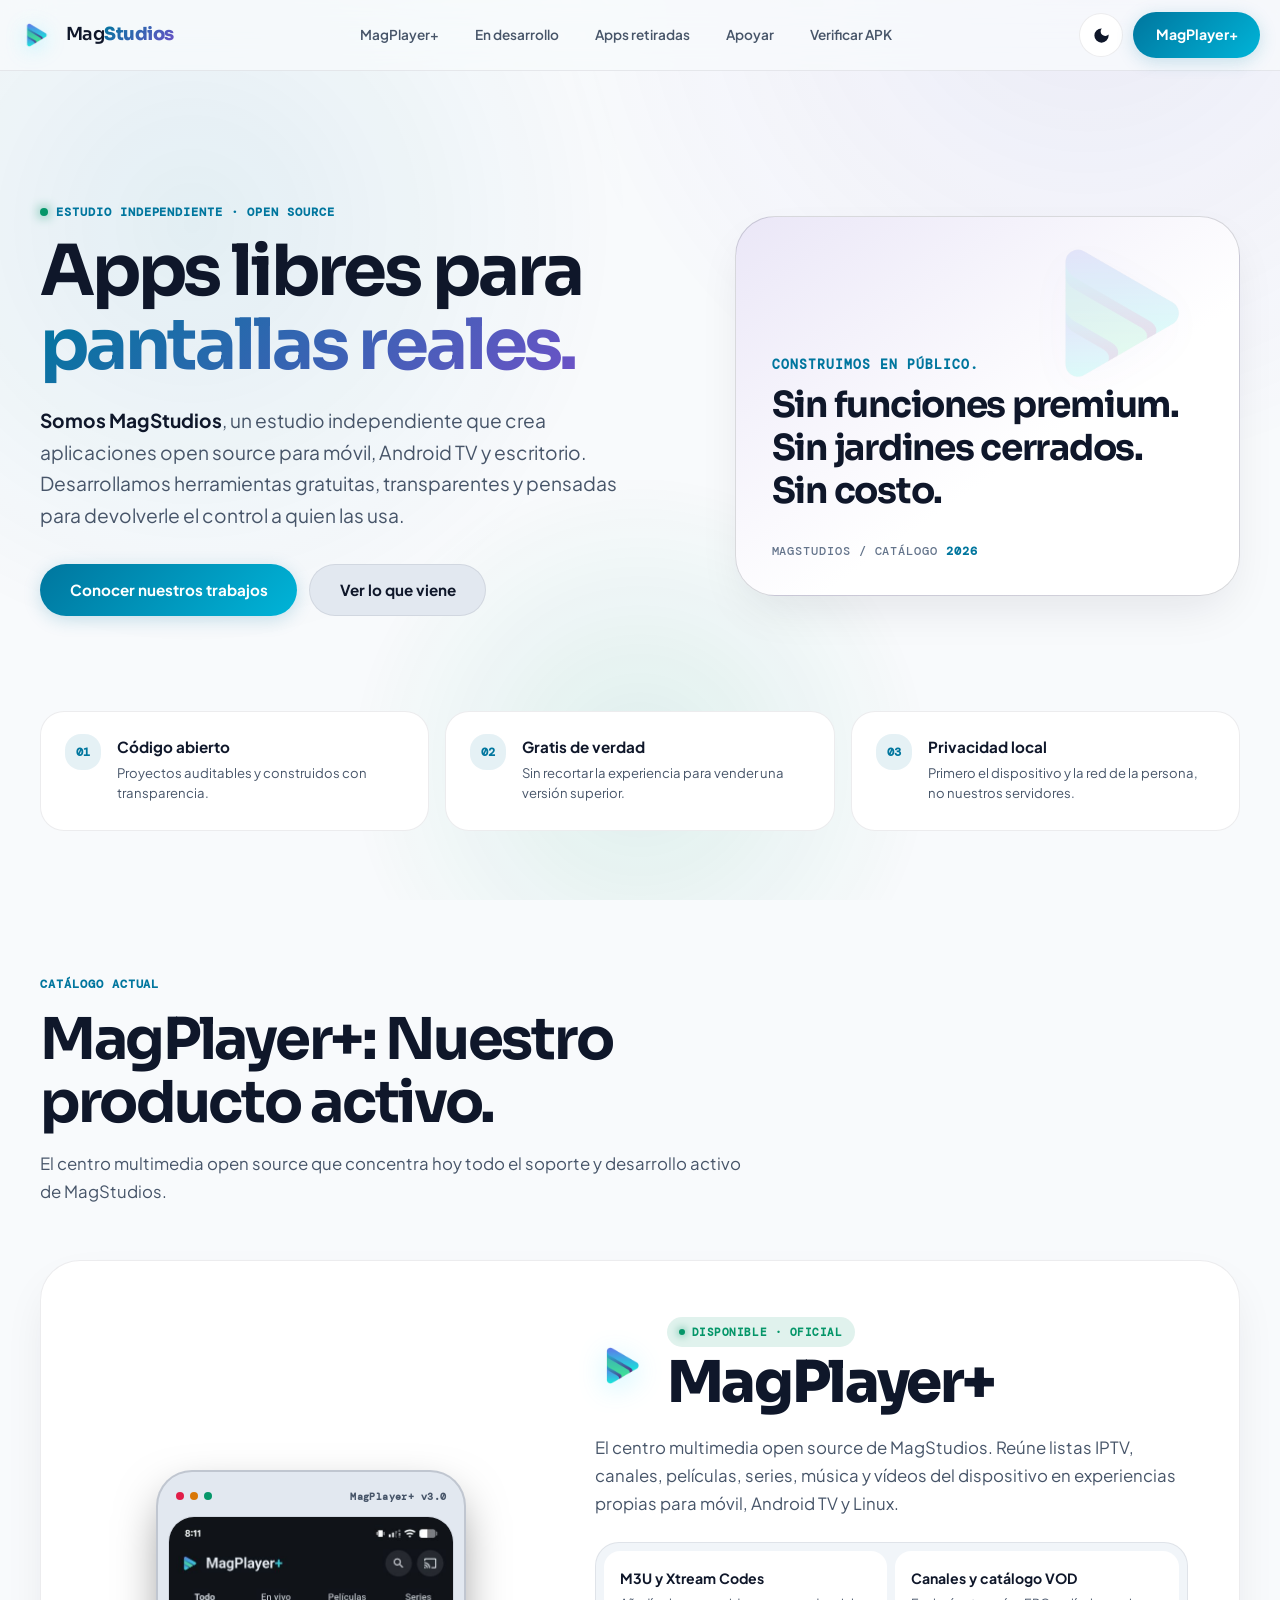
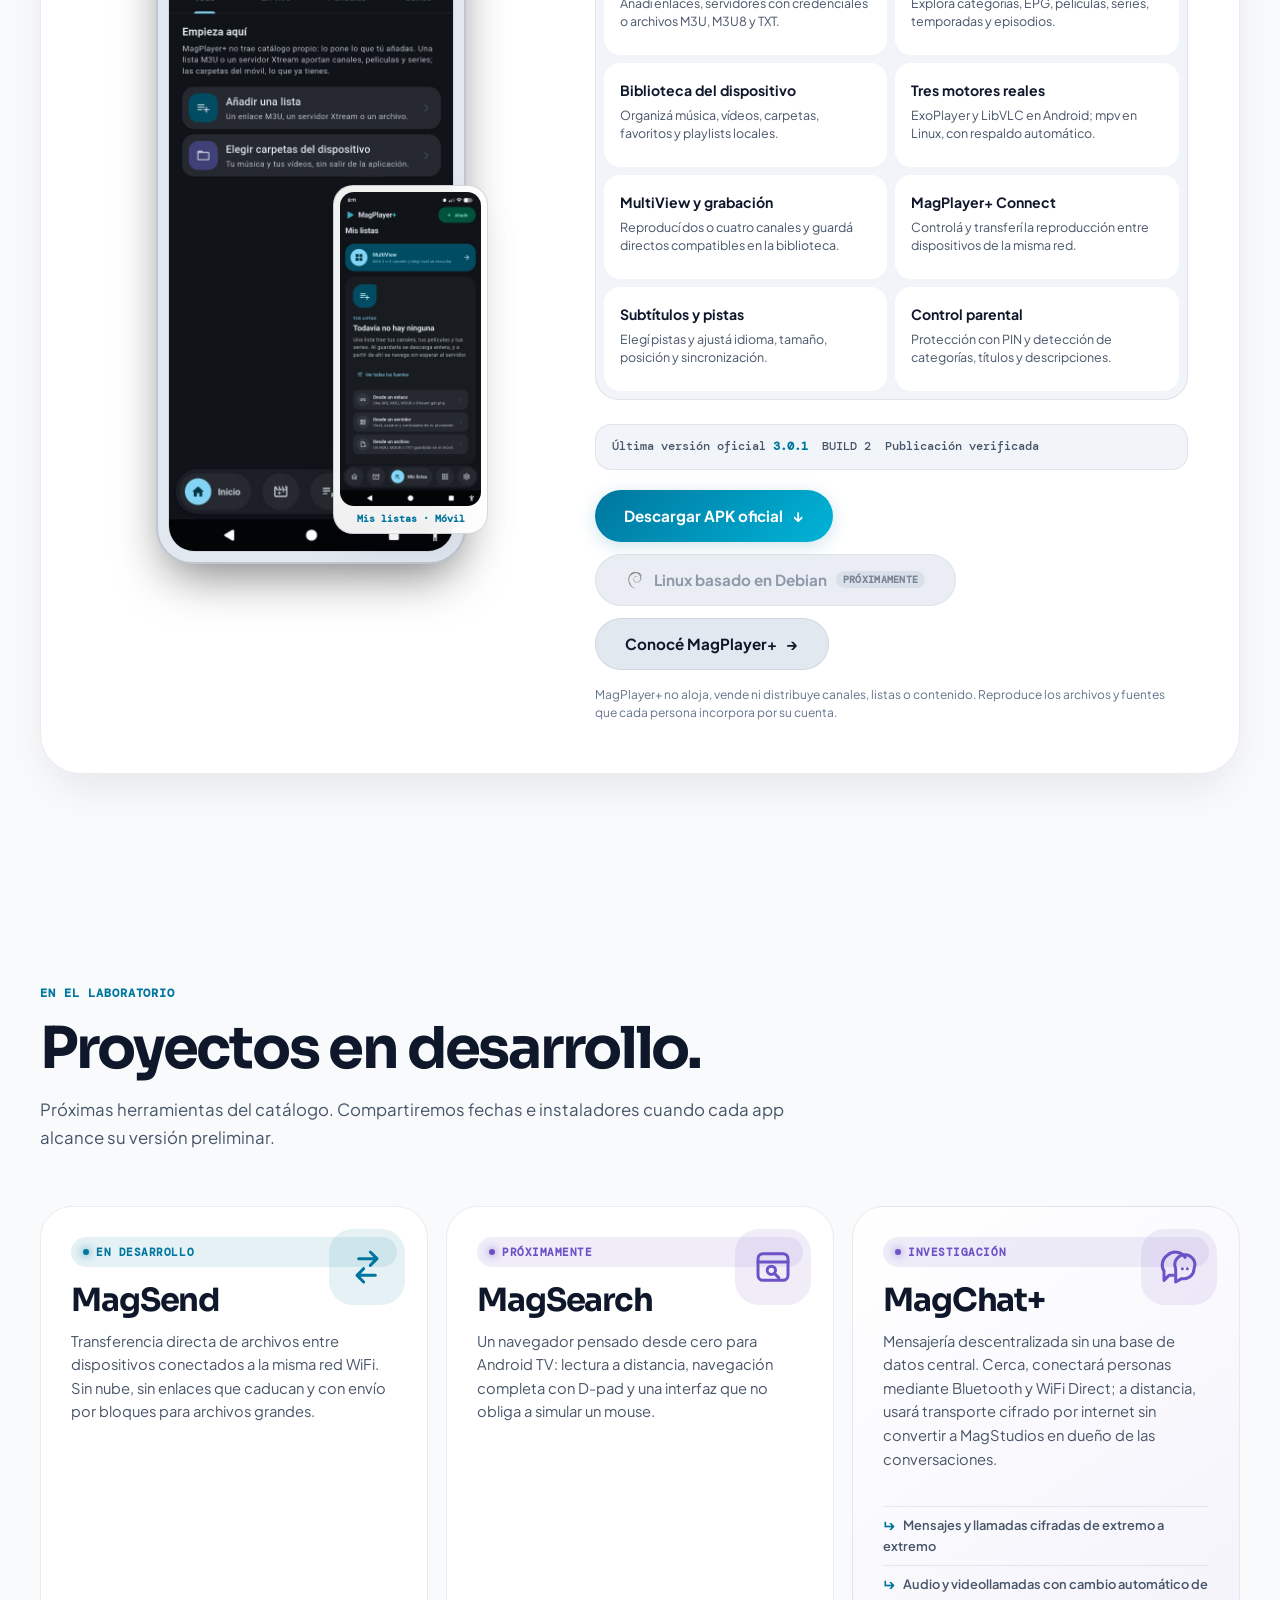
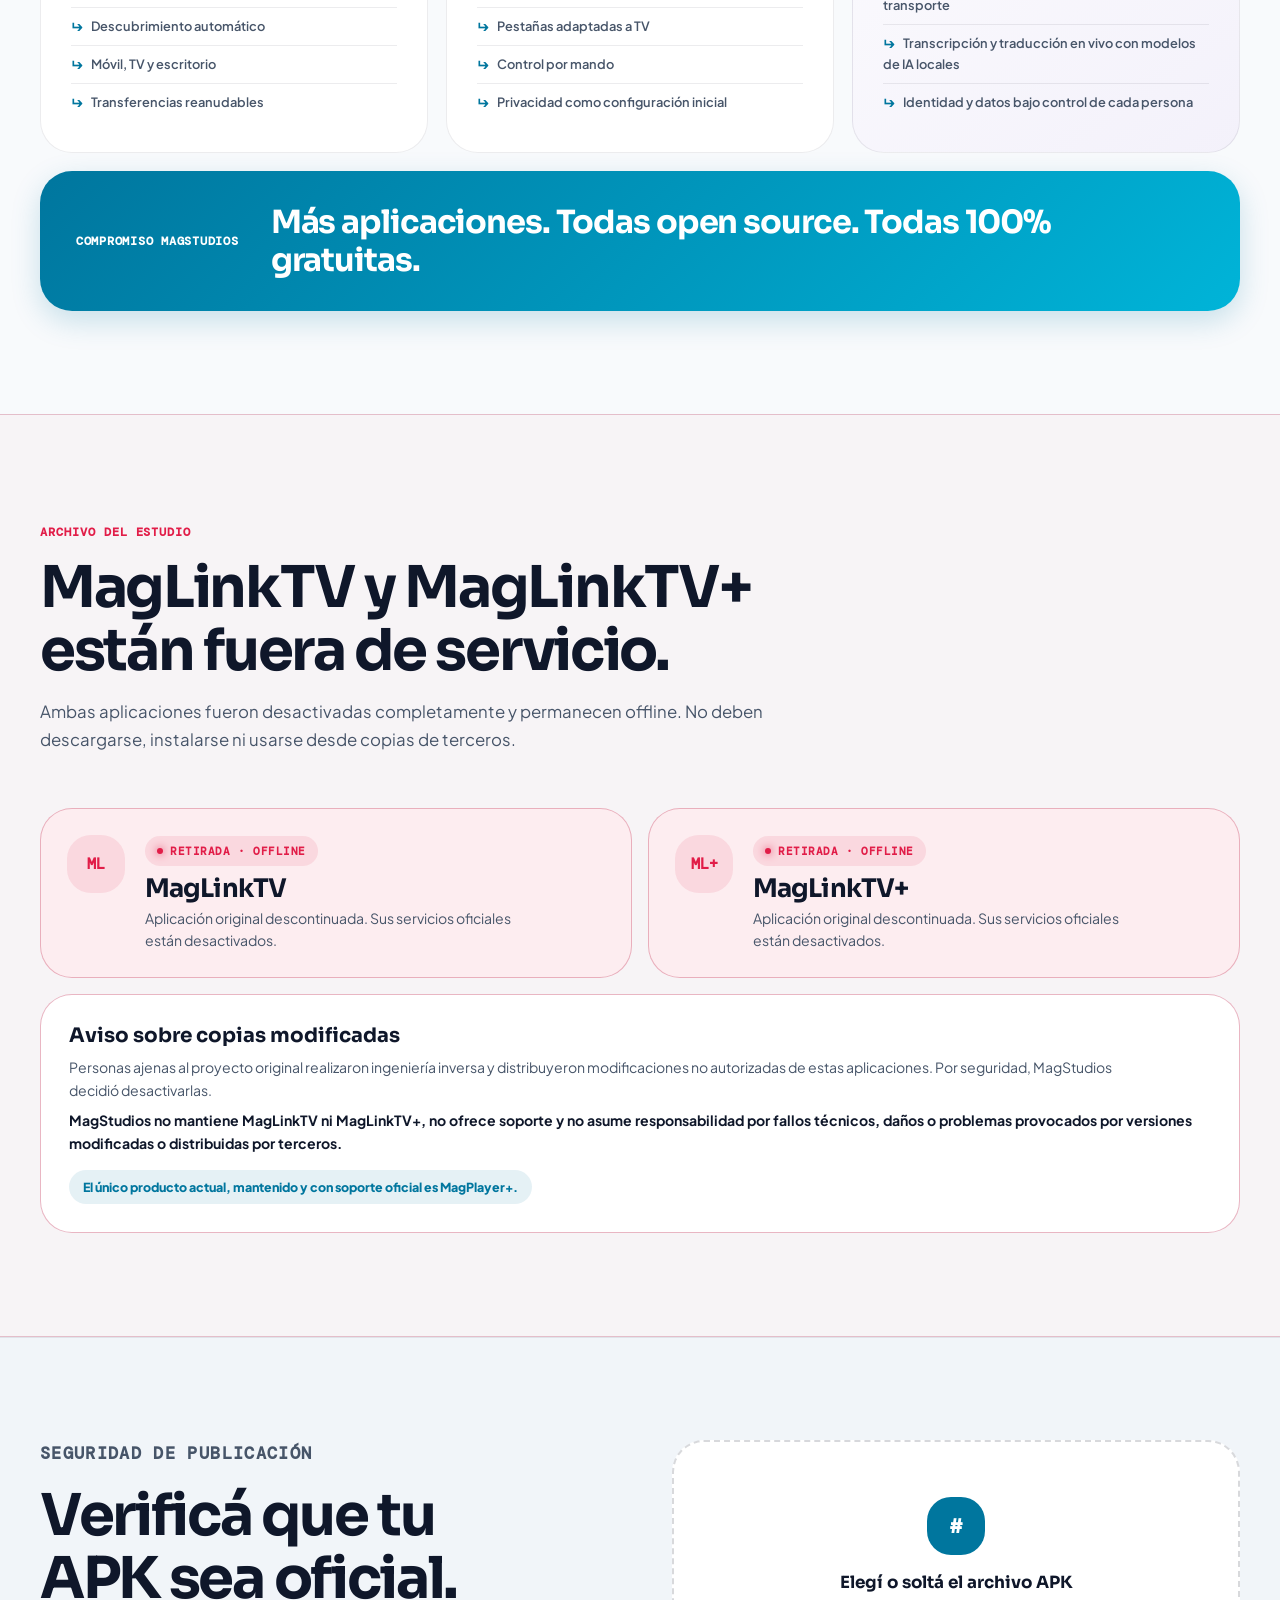
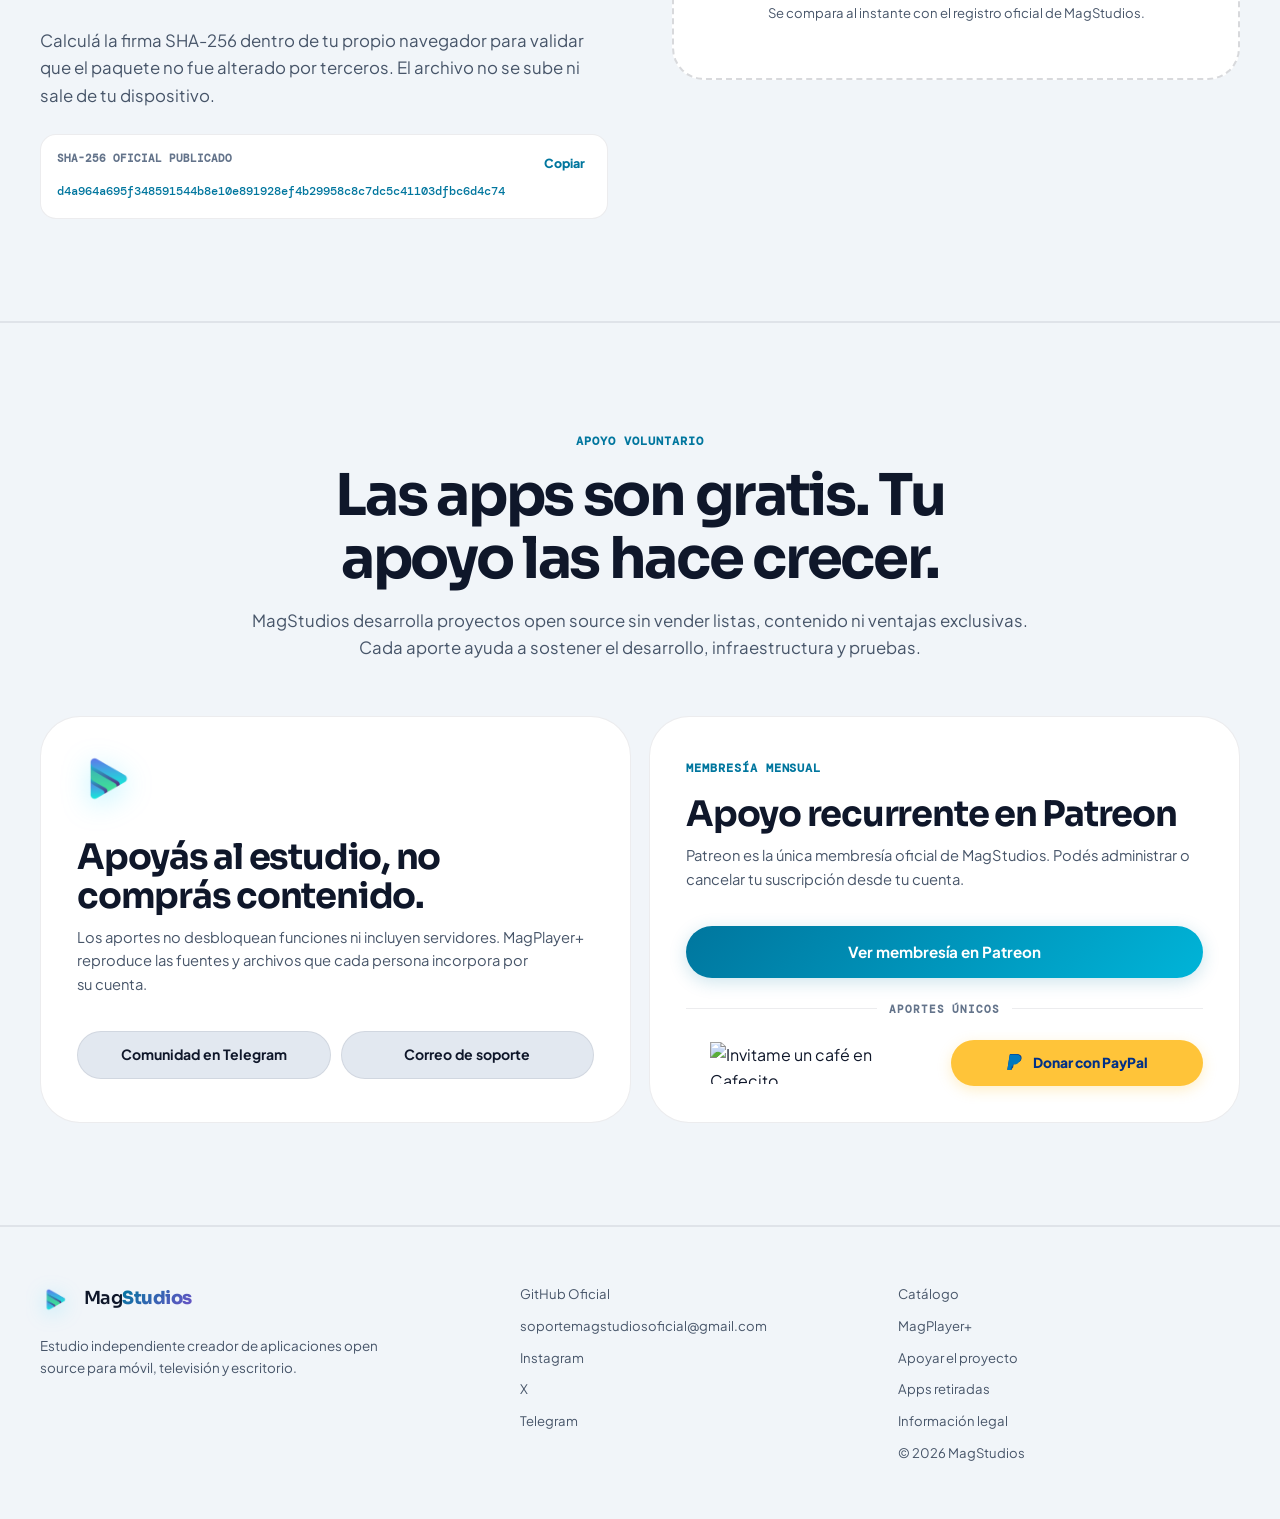
==== index.html @ af1d5064 "first commit" ====
<!doctype html>
<html lang="es">
<head>
  <meta charset="utf-8" />
  <meta name="viewport" content="width=device-width, initial-scale=1" />
  <title>MagStudios · Apps open source para móvil, TV y escritorio</title>
  <meta name="description" content="Catálogo oficial de aplicaciones open source de MagStudios para móvil, Android TV y escritorio. Descargá MagPlayer+ y conocé nuestros proyectos." />
  <meta id="theme-color-meta" name="theme-color" content="#0a0e12" />
  <link rel="icon" type="image/png" href="assets/logo-square.png" />
  <script>
    (function () {
      try {
        var t = localStorage.getItem('magplayer-theme');
        if (!t) t = window.matchMedia('(prefers-color-scheme: light)').matches ? 'light' : 'dark';
        document.documentElement.dataset.theme = t;
      } catch (_) { document.documentElement.dataset.theme = 'dark'; }
    })();
  </script>
  <link rel="preconnect" href="https://fonts.googleapis.com" />
  <link rel="preconnect" href="https://fonts.gstatic.com" crossorigin />
  <link href="https://fonts.googleapis.com/css2?family=DM+Mono:wght@400;500&family=Manrope:wght@400;500;600;700;800&family=Sora:wght@500;600;700&display=swap" rel="stylesheet" />
  <link rel="stylesheet" href="css/styles.css" />
</head>
<body>
  <a class="skip-link" href="#inicio">Saltar al contenido</a>
  <div class="ambient" aria-hidden="true"></div>
  <header class="topbar">
    <div class="topbar-inner">
      <a class="studio-brand" href="#inicio" aria-label="MagStudios, inicio">
        <img class="studio-logo" src="assets/logo.png" alt="" width="559" height="447" />
        <span>Mag<strong>Studios</strong></span>
      </a>
      <nav class="nav-links" aria-label="Secciones principales">
        <a href="#destacado">MagPlayer+</a><a href="#laboratorio">En desarrollo</a><a href="#retiradas">Apps retiradas</a><a href="#apoyar">Apoyar</a><a href="#verificar">Verificar APK</a>
      </nav>
      <div class="nav-actions">
        <details class="mobile-menu">
          <summary aria-label="Abrir menú de navegación"><svg viewBox="0 0 24 24" aria-hidden="true"><path d="M4 7h16M4 12h16M4 17h16" /></svg></summary>
          <nav aria-label="Navegación móvil"><a href="#destacado">MagPlayer+</a><a href="#laboratorio">En desarrollo</a><a href="#retiradas">Apps retiradas</a><a href="#apoyar">Apoyar</a><a href="#verificar">Verificar APK</a></nav>
        </details>
        <button id="theme-toggle" class="theme-toggle" type="button" aria-label="Cambiar tema">
          <svg class="theme-icon theme-icon-dark" viewBox="0 0 24 24" aria-hidden="true"><path d="M12 3a9 9 0 1 0 9 9c0-.46-.04-.92-.1-1.36A5.5 5.5 0 0 1 12.36 3.1 9.2 9.2 0 0 0 12 3Z"/></svg>
          <svg class="theme-icon theme-icon-light" viewBox="0 0 24 24" aria-hidden="true"><path d="M12 7a5 5 0 1 0 0 10 5 5 0 0 0 0-10Zm0-5 1.8 2.6L17 3.5l-.3 3.2 3.2-.3-1.1 3 2.6 1.8-2.6 1.8 1.1 3-3.2-.3.3 3.2-3.2-1.1L12 22l-1.8-2.6-3.2 1.1.3-3.2-3.2.3 1.1-3L2.6 12l2.6-1.8-1.1-3 3.2.3L7 4.3l3.2 1.1L12 2Z"/></svg>
        </button>
        <a class="button button-primary top-download" href="#destacado">MagPlayer+</a>
      </div>
    </div>
  </header>

  <main id="inicio">
    <section class="studio-hero page-shell">
      <div class="hero-copy">
        <p class="eyebrow"><span class="pulse"></span> Estudio independiente · Open source</p>
        <h1>Apps libres para<br /><em>pantallas reales.</em></h1>
        <p class="hero-lead"><strong>Somos MagStudios</strong>, un estudio independiente que crea aplicaciones open source para móvil, Android TV y escritorio. Desarrollamos herramientas gratuitas, transparentes y pensadas para devolverle el control a quien las usa.</p>
        <div class="hero-actions">
          <a class="button button-primary button-large" href="#destacado">Conocer nuestros trabajos</a>
          <a class="button button-quiet button-large" href="#laboratorio">Ver lo que viene</a>
        </div>
      </div>
      <div class="studio-manifesto" aria-label="Manifiesto de MagStudios">
        <img class="manifesto-logo" src="assets/logo.png" alt="" width="559" height="447" aria-hidden="true" />
        <p>Construimos en público.</p><strong>Sin funciones premium.<br />Sin jardines cerrados.<br />Sin costo.</strong><span>MagStudios / catálogo <b>2026</b></span>
      </div>
    </section>

    <!-- ── Principios de MagStudios ── -->
    <section class="principles page-shell" aria-label="Principios de MagStudios">
      <article><span>01</span><div><strong>Código abierto</strong><small>Proyectos auditables y construidos con transparencia.</small></div></article>
      <article><span>02</span><div><strong>Gratis de verdad</strong><small>Sin recortar la experiencia para vender una versión superior.</small></div></article>
      <article><span>03</span><div><strong>Privacidad local</strong><small>Primero el dispositivo y la red de la persona, no nuestros servidores.</small></div></article>
    </section>

    <!-- ── App Destacada (MagPlayer+) ── -->
    <section id="destacado" class="section page-shell">
      <header class="section-heading">
        <p class="eyebrow">Catálogo actual</p>
        <h2>MagPlayer+: Nuestro producto activo.</h2>
        <p>El centro multimedia open source que concentra hoy todo el soporte y desarrollo activo de MagStudios.</p>
      </header>
      <article id="magplayer" class="featured-product">
        <div class="product-visual">
          <div class="visual-toolbar"><span></span><span></span><span></span><b>MagPlayer+ v3.0</b></div>
          <img src="assets/capturas/mobile/01-inicio.jpg" alt="Pantalla de inicio de MagPlayer+ en un teléfono" width="576" height="1280" loading="lazy" />
          <div class="visual-float"><img src="assets/capturas/mobile/03-mis-listas.jpg" alt="Pantalla Mis listas de MagPlayer+ en un teléfono" width="576" height="1280" loading="lazy" /><span>Mis listas · Móvil</span></div>
        </div>
        <div class="product-copy">
          <div class="product-title-row">
            <img class="app-icon" src="assets/logo.png" alt="Logo de MagStudios" width="559" height="447" />
            <div>
              <span class="status available"><i></i> Disponible · Oficial</span>
              <h3>MagPlayer+</h3>
            </div>
          </div>
          <p class="product-intro">El centro multimedia open source de MagStudios. Reúne listas IPTV, canales, películas, series, música y vídeos del dispositivo en experiencias propias para móvil, Android TV y Linux.</p>
          <ul class="feature-list">
            <li><b>M3U y Xtream Codes</b><span>Añadí enlaces, servidores con credenciales o archivos M3U, M3U8 y TXT.</span></li>
            <li><b>Canales y catálogo VOD</b><span>Explorá categorías, EPG, películas, series, temporadas y episodios.</span></li>
            <li><b>Biblioteca del dispositivo</b><span>Organizá música, vídeos, carpetas, favoritos y playlists locales.</span></li>
            <li><b>Tres motores reales</b><span>ExoPlayer y LibVLC en Android; mpv en Linux, con respaldo automático.</span></li>
            <li><b>MultiView y grabación</b><span>Reproducí dos o cuatro canales y guardá directos compatibles en la biblioteca.</span></li>
            <li><b>MagPlayer+ Connect</b><span>Controlá y transferí la reproducción entre dispositivos de la misma red.</span></li>
            <li><b>Subtítulos y pistas</b><span>Elegí pistas y ajustá idioma, tamaño, posición y sincronización.</span></li>
            <li><b>Control parental</b><span>Protección con PIN y detección de categorías, títulos y descripciones.</span></li>
          </ul>
          <div class="release-meta" aria-live="polite"><span>Última versión oficial <strong id="version-name">consultando…</strong></span><span id="release-code">—</span><span id="release-status">Buscando publicación oficial</span></div>
          <div class="product-actions" id="descargar">
            <a id="download-button" class="button button-primary button-large" href="#">Descargar APK oficial <span aria-hidden="true">↓</span></a>
            <button class="button button-linux button-large" type="button" disabled aria-label="Descarga para Linux basado en Debian no disponible todavía"><img src="assets/platforms/debian.png" alt="" width="20" height="20" />Linux basado en Debian <span>Próximamente</span></button>
            <a class="button button-quiet button-large" href="magplayer.html">Conocé MagPlayer+ <span aria-hidden="true">→</span></a>
          </div>
          <p class="content-disclaimer">MagPlayer+ no aloja, vende ni distribuye canales, listas o contenido. Reproduce los archivos y fuentes que cada persona incorpora por su cuenta.</p>
        </div>
      </article>
    </section>

    <!-- ── Laboratorio / Próximos Proyectos Detalle ── -->
    <section id="laboratorio" class="section page-shell">
      <header class="section-heading"><p class="eyebrow">En el laboratorio</p><h2>Proyectos en desarrollo.</h2><p>Próximas herramientas del catálogo. Compartiremos fechas e instaladores cuando cada app alcance su versión preliminar.</p></header>
      <div class="future-grid">
        <article class="future-card send"><div class="future-symbol" aria-hidden="true"><svg viewBox="0 0 24 24"><path d="M7 7h11m0 0-4-4m4 4-4 4M17 17H6m0 0 4 4m-4-4 4-4" /></svg></div><span class="status building"><i></i> En desarrollo</span><h3>MagSend</h3><p>Transferencia directa de archivos entre dispositivos conectados a la misma red WiFi. Sin nube, sin enlaces que caducan y con envío por bloques para archivos grandes.</p><ul><li>Descubrimiento automático</li><li>Móvil, TV y escritorio</li><li>Transferencias reanudables</li></ul></article>
        <article class="future-card search"><div class="future-symbol" aria-hidden="true"><svg viewBox="0 0 24 24"><rect x="3" y="4" width="18" height="16" rx="3" /><path d="M3 9h18" /><circle cx="11" cy="14" r="2.5" /><path d="m13 16 2.5 2.5" /></svg></div><span class="status concept"><i></i> Próximamente</span><h3>MagSearch</h3><p>Un navegador pensado desde cero para Android TV: lectura a distancia, navegación completa con D-pad y una interfaz que no obliga a simular un mouse.</p><ul><li>Pestañas adaptadas a TV</li><li>Control por mando</li><li>Privacidad como configuración inicial</li></ul></article>
        <article class="future-card chat"><div class="future-symbol" aria-hidden="true"><svg viewBox="0 0 24 24"><path d="M8.5 17H6l-3 3v-5.5A7 7 0 0 1 5 5a7 7 0 0 1 10.7 1.2" /><path d="M21 13a6 6 0 0 1-6 6h-1.5L10 21v-8a6 6 0 1 1 11 0Z" /><path d="M14 13h.01M17 13h.01" /></svg></div><span class="status concept"><i></i> Investigación</span><h3>MagChat+</h3><p>Mensajería descentralizada sin una base de datos central. Cerca, conectará personas mediante Bluetooth y WiFi Direct; a distancia, usará transporte cifrado por internet sin convertir a MagStudios en dueño de las conversaciones.</p><ul><li>Mensajes y llamadas cifradas de extremo a extremo</li><li>Audio y videollamadas con cambio automático de transporte</li><li>Transcripción y traducción en vivo con modelos de IA locales</li><li>Identidad y datos bajo control de cada persona</li></ul></article>
      </div>
      <div class="open-promise"><span>Compromiso MagStudios</span><strong>Más aplicaciones. Todas open source. Todas 100% gratuitas.</strong></div>
    </section>

    <!-- ── Archivo del Estudio / Seguridad ── -->
    <section id="retiradas" class="section retired-section">
      <div class="page-shell">
        <header class="section-heading retired-heading"><p class="eyebrow danger">Archivo del estudio</p><h2>MagLinkTV y MagLinkTV+ están fuera de servicio.</h2><p>Ambas aplicaciones fueron desactivadas completamente y permanecen offline. No deben descargarse, instalarse ni usarse desde copias de terceros.</p></header>
        <div class="retired-grid">
          <article class="retired-card"><div class="retired-icon">ML</div><div><span class="status retired"><i></i> Retirada · Offline</span><h3>MagLinkTV</h3><p>Aplicación original descontinuada. Sus servicios oficiales están desactivados.</p></div></article>
          <article class="retired-card"><div class="retired-icon">ML+</div><div><span class="status retired"><i></i> Retirada · Offline</span><h3>MagLinkTV+</h3><p>Aplicación original descontinuada. Sus servicios oficiales están desactivados.</p></div></article>
        </div>
        <aside class="security-notice"><strong>Aviso sobre copias modificadas</strong><p>Personas ajenas al proyecto original realizaron ingeniería inversa y distribuyeron modificaciones no autorizadas de estas aplicaciones. Por seguridad, MagStudios decidió desactivarlas.</p><p><b>MagStudios no mantiene MagLinkTV ni MagLinkTV+, no ofrece soporte y no asume responsabilidad por fallos técnicos, daños o problemas provocados por versiones modificadas o distribuidas por terceros.</b></p><span>El único producto actual, mantenido y con soporte oficial es MagPlayer+.</span></aside>
      </div>
    </section>

    <!-- ── Verificación de Integridad de Paquete APK ── -->
    <section id="verificar" class="section verify-section">
      <div class="page-shell verify-layout">
        <div><p class="eyebrow">Seguridad de publicación</p><h2>Verificá que tu APK sea oficial.</h2><p>Calculá la firma SHA-256 dentro de tu propio navegador para validar que el paquete no fue alterado por terceros. El archivo no se sube ni sale de tu dispositivo.</p><div class="official-hash"><span>SHA-256 Oficial Publicado</span><code id="official-hash">Consultando…</code><button id="copy-hash" class="copy-button" type="button">Copiar</button></div></div>
        <div><label id="dropzone" class="dropzone" for="apk-file" tabindex="0"><span class="drop-icon">#</span><strong>Elegí o soltá el archivo APK</strong><small>Se compara al instante con el registro oficial de MagStudios.</small></label><input id="apk-file" type="file" accept=".apk,application/vnd.android.package-archive" hidden /><div id="verify-result" class="verify-result" aria-live="polite"></div></div>
      </div>
    </section>

    <!-- ── Apoyo Voluntario ── -->
    <section id="apoyar" class="section support-section">
      <div class="page-shell">
        <header class="section-heading centered-heading"><p class="eyebrow">Apoyo voluntario</p><h2>Las apps son gratis. Tu apoyo las hace crecer.</h2><p>MagStudios desarrolla proyectos open source sin vender listas, contenido ni ventajas exclusivas. Cada aporte ayuda a sostener el desarrollo, infraestructura y pruebas.</p></header>
        <div class="support-grid">
          <div class="support-copy">
            <div class="support-logo"><img src="assets/logo.png" alt="" width="559" height="447" loading="lazy" /></div>
            <h3>Apoyás al estudio, no comprás contenido.</h3>
            <p>Los aportes no desbloquean funciones ni incluyen servidores. MagPlayer+ reproduce las fuentes y archivos que cada persona incorpora por su cuenta.</p>
            <div class="support-contact-actions"><a class="button button-quiet" href="https://t.me/+Wua5dPKBPJEzNmIx" target="_blank" rel="noopener">Comunidad en Telegram</a><a class="button button-quiet" href="mailto:soportemagstudiosoficial@gmail.com">Correo de soporte</a></div>
          </div>
          <div class="support-panel">
            <div class="support-option">
              <span class="support-kicker">Membresía mensual</span>
              <h3>Apoyo recurrente en Patreon</h3>
              <p>Patreon es la única membresía oficial de MagStudios. Podés administrar o cancelar tu suscripción desde tu cuenta.</p>
              <a class="button button-primary button-large" href="https://www.patreon.com/cw/MagStudios622/membership" target="_blank" rel="noopener">Ver membresía en Patreon</a>
            </div>
            <div class="support-divider"><span>Aportes únicos</span></div>
            <div class="support-once">
              <a class="cafecito-button" href="https://cafecito.app/magstudiosoficial" target="_blank" rel="noopener"><img src="https://cdn.cafecito.app/imgs/buttons/button_1.png" srcset="https://cdn.cafecito.app/imgs/buttons/button_1.png 1x, https://cdn.cafecito.app/imgs/buttons/button_1_2x.png 2x, https://cdn.cafecito.app/imgs/buttons/button_1_3.75x.png 3.75x" alt="Invitame un café en Cafecito" width="176" height="36" loading="lazy" /></a>
              <a class="button-paypal" href="https://www.paypal.com/donate/?hosted_button_id=MSHVTHZZLTSFN&amp;locale.x=es_ES" target="_blank" rel="noopener">
                <svg viewBox="0 0 24 24" fill="currentColor" aria-hidden="true"><path d="M7.076 21.337H2.47a.641.641 0 0 1-.633-.74L4.944.901C5.026.382 5.474 0 5.998 0h7.46c2.57 0 4.578.543 5.808 1.614 1.163 1.013 1.637 2.457 1.411 4.29-.443 3.6-2.88 5.434-7.242 5.451h-2.14c-.454 0-.835.334-.906.786l-.887 5.626a.641.641 0 0 1-.633.541z"/><path fill="#0079C1" d="M8.708 17.585l.77-4.887a.91.91 0 0 1 .906-.786h2.14c4.362-.017 6.799-1.85 7.242-5.451.226-1.833-.248-3.277-1.411-4.29C17.125 1.099 15.117.556 12.547.556H5.998c-.524 0-.972.382-1.054.901L1.837 20.597a.641.641 0 0 0 .633.74h4.606l1.09-6.91a.641.641 0 0 1 .633-.542h1.688c3.965 0 7.07-1.611 7.973-6.28.378-1.956.035-3.585-1.02-4.717-.238 1.704-1.374 3.033-3.21 3.824-1.077.464-2.452.699-4.089.699h-1.44a.64.64 0 0 0-.633.541l-.975 6.183z"/></svg>
                <span>Donar con PayPal</span>
              </a>
            </div>
          </div>
        </div>
      </div>
    </section>
  </main>

  <footer class="footer"><div class="page-shell footer-grid"><div><a class="studio-brand footer-brand" href="#inicio"><img class="studio-logo" src="assets/logo.png" alt="" width="559" height="447" /><span>Mag<strong>Studios</strong></span></a><p>Estudio independiente creador de aplicaciones open source para móvil, televisión y escritorio.</p></div><nav aria-label="Redes y contacto de MagStudios"><a href="https://github.com/MagStudios-repo" target="_blank" rel="noopener">GitHub Oficial</a><a href="mailto:soportemagstudiosoficial@gmail.com">soportemagstudiosoficial@gmail.com</a><a href="https://www.instagram.com/magstudios_oficial" target="_blank" rel="noopener">Instagram</a><a href="https://x.com/MagStudios_ok" target="_blank" rel="noopener">X</a><a href="https://t.me/+Wua5dPKBPJEzNmIx" target="_blank" rel="noopener">Telegram</a></nav><nav aria-label="Información"><a href="#catalogo">Catálogo</a><a href="#destacado">MagPlayer+</a><a href="#apoyar">Apoyar el proyecto</a><a href="#retiradas">Apps retiradas</a><a href="legal.html">Información legal</a><span>© <span id="year"></span> MagStudios</span></nav></div></footer>
  <div id="toast" class="toast" role="status"></div>
  <script src="js/main.js"></script>
</body>
</html>
---- css/styles.css ----
@import url('https://fonts.googleapis.com/css2?family=DM+Mono:wght@400;500&family=Plus+Jakarta+Sans:wght@400;500;600;700;800&family=Sora:wght@600;700;800&display=swap');

:root {
  color-scheme: dark;
  /* ── Material 3 Expressive Tonal Hierarchy (Dark Mode) ── */
  --surface: #080c10;
  --surface-soft: #0e141b;
  --surface-card: #131b24;
  --surface-high: #1a2532;
  --surface-highest: #233142;

  --ink: #f0f6fc;
  --soft: #94a3b8;
  --muted: #64748b;
  --line: rgba(255, 255, 255, 0.08);
  --line-strong: rgba(255, 255, 255, 0.16);

  /* ── Expressive Dynamic Color Accents ── */
  --primary: #00d2ff;
  --primary-ink: #00212e;
  --primary-soft: rgba(0, 210, 255, 0.12);
  --primary-glow: rgba(0, 210, 255, 0.28);

  --violet: #a78bfa;
  --violet-soft: rgba(167, 139, 250, 0.14);
  --violet-glow: rgba(167, 139, 250, 0.25);

  --success: #10b981;
  --success-soft: rgba(16, 185, 129, 0.14);

  --danger: #f43f5e;
  --danger-soft: rgba(244, 63, 94, 0.14);

  --warning: #fbbf24;
  --warning-soft: rgba(251, 191, 36, 0.14);

  --shadow-sm: 0 4px 12px rgba(0, 0, 0, 0.2);
  --shadow: 0 20px 48px -12px rgba(0, 0, 0, 0.45);
  --shadow-glow: 0 0 32px var(--primary-glow);

  /* ── M3 Expressive Shapes (Increased) ── */
  --radius-xs: 6px;
  --radius-s: 10px;
  --radius-m: 16px;
  --radius-l: 24px;
  --radius-xl: 32px;
  --radius-xl-inc: 40px;
  --radius-full: 9999px;

  --shell: 1200px;

  /* ── M3 Spring Motion Physics ── */
  --ease-effects: cubic-bezier(0.2, 0, 0, 1);
  --ease-spatial: cubic-bezier(0.34, 1.45, 0.64, 1);
  --ease-spring: cubic-bezier(0.16, 1, 0.3, 1);
}

[data-theme="light"] {
  color-scheme: light;
  --surface: #f8fafc;
  --surface-soft: #f1f5f9;
  --surface-card: #ffffff;
  --surface-high: #e2e8f0;
  --surface-highest: #cbd5e1;

  --ink: #0f172a;
  --soft: #475569;
  --muted: #64748b;
  --line: rgba(15, 23, 42, 0.08);
  --line-strong: rgba(15, 23, 42, 0.16);

  --primary: #00769e;
  --primary-ink: #ffffff;
  --primary-soft: rgba(0, 118, 158, 0.1);
  --primary-glow: rgba(0, 118, 158, 0.2);

  --violet: #6d52c7;
  --violet-soft: rgba(109, 82, 199, 0.1);
  --violet-glow: rgba(109, 82, 199, 0.2);

  --success: #059669;
  --success-soft: rgba(5, 150, 105, 0.12);

  --danger: #e11d48;
  --danger-soft: rgba(225, 29, 72, 0.1);

  --warning: #d97706;
  --warning-soft: rgba(217, 119, 6, 0.12);

  --shadow-sm: 0 4px 12px rgba(15, 23, 42, 0.05);
  --shadow: 0 20px 48px -12px rgba(15, 23, 42, 0.1);
}

* { box-sizing: border-box; }
html { scroll-behavior: smooth; scroll-padding-top: 86px; }
body {
  margin: 0;
  min-width: 320px;
  overflow-x: clip;
  background: var(--surface);
  color: var(--ink);
  font-family: 'Plus Jakarta Sans', -apple-system, BlinkMacSystemFont, 'Segoe UI', Roboto, sans-serif;
  font-size: 16px;
  line-height: 1.65;
  -webkit-font-smoothing: antialiased;
  -moz-osx-font-smoothing: grayscale;
}

a { color: inherit; }
img {
  display: block;
  max-width: 100%;
  height: auto;
}
button, input { font: inherit; }
a, button, summary, label { touch-action: manipulation; -webkit-tap-highlight-color: transparent; }
h1, h2, h3 { text-wrap: balance; font-family: 'Sora', sans-serif; letter-spacing: -0.035em; line-height: 1.1; }
p { text-wrap: pretty; }
section[id], main[id] { scroll-margin-top: 92px; }

.page-shell { width: min(var(--shell), calc(100% - 40px)); margin-inline: auto; }
.skip-link { position: fixed; top: 12px; left: 12px; z-index: 200; padding: 10px 18px; border-radius: var(--radius-full); background: var(--primary); color: var(--primary-ink); font-weight: 800; text-decoration: none; transform: translateY(-160%); transition: transform 180ms var(--ease-effects); }
.skip-link:focus { transform: translateY(0); }

/* ── Ambient Mesh Glow ── */
.ambient {
  position: fixed;
  inset: 0;
  z-index: -1;
  pointer-events: none;
  background:
    radial-gradient(900px circle at 85% -5%, var(--violet-soft), transparent 60%),
    radial-gradient(800px circle at 15% 25%, var(--primary-soft), transparent 55%),
    radial-gradient(600px circle at 50% 85%, var(--success-soft), transparent 50%);
  opacity: 0.85;
}

/* ── Topbar (Floating M3 Glass Island) ── */
.topbar {
  position: sticky;
  top: 0;
  z-index: 50;
  border-bottom: 1px solid var(--line);
  background: color-mix(in srgb, var(--surface) 80%, transparent);
  -webkit-backdrop-filter: blur(24px) saturate(180%);
  backdrop-filter: blur(24px) saturate(180%);
  padding-inline: env(safe-area-inset-left) env(safe-area-inset-right);
  transition: background 240ms var(--ease-effects), border-color 240ms var(--ease-effects);
}

.topbar-inner {
  width: min(1240px, calc(100% - 36px));
  min-height: 70px;
  margin-inline: auto;
  display: flex;
  align-items: center;
  gap: 24px;
}

.studio-brand {
  display: inline-flex;
  align-items: center;
  gap: 12px;
  color: var(--ink);
  text-decoration: none;
  font-family: "Sora", sans-serif;
  font-weight: 600;
  font-size: 1.125rem;
  letter-spacing: -0.03em;
  white-space: nowrap;
}

.studio-brand strong {
  background: linear-gradient(135deg, var(--primary), var(--violet));
  -webkit-background-clip: text;
  -webkit-text-fill-color: transparent;
  font-weight: 800;
}

.studio-logo {
  width: 34px;
  height: 34px;
  object-fit: contain;
  flex-shrink: 0;
  filter: drop-shadow(0 4px 10px rgba(0, 210, 255, 0.25));
  transition: transform 220ms var(--ease-spatial);
}

.studio-brand:hover .studio-logo {
  transform: scale(1.1) rotate(4deg);
}

.nav-links {
  display: flex;
  align-items: center;
  gap: 6px;
  margin-inline: auto;
}

.nav-links a {
  padding: 8px 15px;
  border-radius: var(--radius-full);
  color: var(--soft);
  font-size: 0.85rem;
  font-weight: 600;
  text-decoration: none;
  transition: all 180ms var(--ease-effects);
}

.nav-links a:hover {
  color: var(--ink);
  background: var(--surface-high);
  transform: translateY(-1px);
}

.nav-actions {
  display: flex;
  align-items: center;
  gap: 10px;
}

.mobile-menu {
  position: relative;
  display: none;
}

.mobile-menu summary {
  width: 44px;
  height: 44px;
  display: grid;
  place-items: center;
  border: 1px solid var(--line);
  border-radius: var(--radius-full);
  background: var(--surface-card);
  color: var(--ink);
  cursor: pointer;
  list-style: none;
  transition: all 220ms var(--ease-spatial);
}

.mobile-menu summary::-webkit-details-marker { display: none; }
.mobile-menu summary::marker { content: ""; }
.mobile-menu summary svg { width: 22px; height: 22px; fill: none; stroke: currentColor; stroke-width: 2; stroke-linecap: round; }
.mobile-menu[open] summary { border-radius: var(--radius-m); background: var(--primary-soft); }

.mobile-menu nav {
  position: absolute;
  top: calc(100% + 12px);
  right: -8px;
  z-index: 100;
  width: min(300px, calc(100vw - 32px));
  padding: 10px;
  display: grid;
  gap: 6px;
  border: 1px solid var(--line-strong);
  border-radius: var(--radius-l);
  background: color-mix(in srgb, var(--surface-card) 94%, transparent);
  -webkit-backdrop-filter: blur(20px);
  backdrop-filter: blur(20px);
  box-shadow: var(--shadow);
}

.mobile-menu nav a {
  min-height: 44px;
  padding: 10px 14px;
  display: flex;
  align-items: center;
  border-radius: var(--radius-m);
  color: var(--soft);
  font-size: 0.9rem;
  font-weight: 700;
  text-decoration: none;
  transition: all 160ms var(--ease-effects);
}

.mobile-menu nav a:hover {
  color: var(--ink);
  background: var(--surface-high);
}

/* ── Theme Morphing Toggle (M3 Expressive) ── */
.theme-toggle {
  width: 44px;
  height: 44px;
  display: grid;
  place-items: center;
  border: 1px solid var(--line);
  border-radius: var(--radius-full);
  background: var(--surface-card);
  color: var(--ink);
  cursor: pointer;
  transition: transform 220ms var(--ease-spatial), border-radius 220ms var(--ease-spatial), background 180ms var(--ease-effects);
}

.theme-toggle:hover {
  background: var(--surface-high);
  transform: scale(1.06);
}

.theme-toggle:active {
  border-radius: var(--radius-s);
  transform: scale(0.92);
}

.theme-icon { width: 19px; height: 19px; fill: currentColor; }
[data-theme="dark"] .theme-icon-dark, [data-theme="light"] .theme-icon-light { display: none; }

/* ── Buttons (M3 Tactile Physics) ── */
.button {
  min-height: 46px;
  padding: 0.7rem 1.4rem;
  display: inline-flex;
  align-items: center;
  justify-content: center;
  gap: 0.55rem;
  border: 0;
  border-radius: var(--radius-full);
  font-family: inherit;
  font-size: 0.88rem;
  font-weight: 700;
  text-decoration: none;
  text-align: center;
  cursor: pointer;
  transition: transform 220ms var(--ease-spatial), border-radius 220ms var(--ease-spatial), background 180ms var(--ease-effects), box-shadow 180ms var(--ease-effects);
}

.button:hover {
  transform: translateY(-2px);
}

.button:active {
  transform: scale(0.96) translateY(0);
  border-radius: var(--radius-m);
}

.button-primary {
  color: var(--primary-ink);
  background: linear-gradient(135deg, var(--primary), #00b4d8);
  box-shadow: 0 4px 18px var(--primary-glow);
}

.button-primary:hover {
  box-shadow: 0 8px 24px rgba(0, 210, 255, 0.45);
}

.button-quiet {
  color: var(--ink);
  background: var(--surface-high);
  border: 1px solid var(--line);
}

.button-quiet:hover {
  background: var(--surface-highest);
  border-color: var(--line-strong);
}

.button-large {
  min-height: 52px;
  padding-inline: 1.85rem;
  font-size: 0.95rem;
}

.button-linux {
  border: 1px solid var(--line);
  background: var(--surface-high);
  color: var(--muted);
  cursor: not-allowed;
  opacity: 0.72;
}

.button-linux img {
  width: 20px;
  height: 20px;
  object-fit: contain;
  filter: grayscale(1) opacity(0.72);
}

.button-linux span {
  padding: 2px 7px;
  border-radius: var(--radius-full);
  background: var(--surface-highest);
  color: var(--soft);
  font: 700 0.62rem "DM Mono", monospace;
  letter-spacing: 0.03em;
  text-transform: uppercase;
}

.button-linux:disabled:hover,
.button-linux:disabled:active {
  transform: none;
  border-radius: var(--radius-full);
  box-shadow: none;
}

/* ── Hero Section (Flagship Startup) ── */
.studio-hero {
  min-height: 640px;
  padding-block: clamp(64px, 8vw, 110px) 72px;
  display: grid;
  grid-template-columns: minmax(0, 1.1fr) minmax(0, 0.9fr);
  align-items: center;
  gap: clamp(40px, 6vw, 84px);
}

.hero-copy { max-width: 600px; }

.eyebrow {
  margin: 0 0 16px;
  display: inline-flex;
  align-items: center;
  gap: 8px;
  color: var(--primary);
  font: 700 0.75rem/1.2 "DM Mono", monospace;
  letter-spacing: 0.08em;
  text-transform: uppercase;
}

.eyebrow.danger { color: var(--danger); }

.pulse {
  width: 8px;
  height: 8px;
  border-radius: 50%;
  background: var(--tertiary, var(--success));
  box-shadow: 0 0 12px var(--success);
  animation: beacon-pulse 2s infinite;
}

@keyframes beacon-pulse {
  0%, 100% { transform: scale(1); opacity: 1; }
  50% { transform: scale(1.3); opacity: 0.65; }
}

h1, h2, h3, p { margin-top: 0; }
h1 {
  margin-bottom: 22px;
  font-size: clamp(2.8rem, 5.5vw, 5.2rem);
  font-weight: 700;
  letter-spacing: -0.045em;
  line-height: 1.05;
}

h1 em {
  background: linear-gradient(135deg, var(--primary) 0%, var(--violet) 100%);
  -webkit-background-clip: text;
  -webkit-text-fill-color: transparent;
  font-style: normal;
}

.hero-lead {
  max-width: 580px;
  margin-bottom: 32px;
  color: var(--soft);
  font-size: clamp(1.05rem, 1.5vw, 1.2rem);
  line-height: 1.65;
}

.hero-lead strong { color: var(--ink); }
.hero-actions, .product-actions {
  display: flex;
  flex-wrap: wrap;
  align-items: center;
  gap: 12px;
}
.hero-actions .button, .product-actions .button {
  flex: 0 0 auto;
}

/* ── Studio Manifesto Card (Bento Spotlight) ── */
.studio-manifesto {
  position: relative;
  min-height: 380px;
  padding: 36px;
  overflow: hidden;
  display: flex;
  flex-direction: column;
  justify-content: flex-end;
  border: 1px solid var(--line-strong);
  border-radius: var(--radius-xl-inc);
  background: linear-gradient(145deg, color-mix(in srgb, var(--violet) 14%, var(--surface-card)), var(--surface-card) 60%);
  box-shadow: var(--shadow);
  transition: transform 300ms var(--ease-spring), border-color 300ms var(--ease-spring);
}

.studio-manifesto:hover {
  transform: translateY(-4px);
  border-color: color-mix(in srgb, var(--violet) 40%, var(--line));
}

.manifesto-logo {
  position: absolute;
  top: 16px;
  right: 16px;
  width: min(55%, 200px);
  height: auto;
  opacity: 0.14;
  object-fit: contain;
  filter: drop-shadow(0 12px 24px var(--violet-glow));
  pointer-events: none;
  transition: transform 600ms var(--ease-spring);
}

.studio-manifesto:hover .manifesto-logo {
  transform: scale(1.06) rotate(-3deg);
}

.studio-manifesto p {
  margin: 0 0 10px;
  color: var(--primary);
  font: 700 0.8rem "DM Mono";
  letter-spacing: 0.08em;
  text-transform: uppercase;
}

.studio-manifesto > strong {
  position: relative;
  z-index: 1;
  font: 700 clamp(1.8rem, 2.8vw, 2.4rem)/1.2 "Sora", sans-serif;
  letter-spacing: -0.035em;
}

.studio-manifesto > span {
  margin-top: 32px;
  color: var(--muted);
  font: 500 0.72rem "DM Mono";
  letter-spacing: 0.08em;
  text-transform: uppercase;
}

.studio-manifesto > span b { color: var(--primary); }


/* ── Principles / Architecture Bar ── */
.principles {
  margin-bottom: 36px;
  display: grid;
  grid-template-columns: repeat(3, 1fr);
  gap: 16px;
}

.principles article {
  min-height: 120px;
  padding: 22px 24px;
  display: flex;
  gap: 16px;
  align-items: flex-start;
  border: 1px solid var(--line);
  border-radius: var(--radius-l);
  background: var(--surface-card);
  transition: all 220ms var(--ease-spatial);
}

.principles article:hover {
  background: var(--surface-high);
  border-color: var(--line-strong);
  transform: translateY(-2px);
}

.principles article > span {
  width: 36px;
  height: 36px;
  flex: 0 0 36px;
  display: grid;
  place-items: center;
  border-radius: var(--radius-m);
  color: var(--primary);
  background: var(--primary-soft);
  font: 700 0.75rem "DM Mono";
}

.principles strong, .principles small { display: block; }
.principles strong { margin-bottom: 4px; font-size: 0.95rem; font-weight: 700; }
.principles small { color: var(--soft); font-size: 0.82rem; line-height: 1.5; }

/* ── Section Structure ── */
.section { padding-block: clamp(64px, 8vw, 110px); }
.section-heading { max-width: 760px; margin-bottom: clamp(32px, 5vw, 54px); }
.section-heading h2, .verify-layout h2 { margin-bottom: 16px; font-size: clamp(2.2rem, 4.5vw, 3.8rem); font-weight: 700; letter-spacing: -0.04em; }
.section-heading > p:last-child, .verify-layout > div > p { color: var(--soft); font-size: 1.05rem; line-height: 1.65; }
.centered-heading { max-width: 800px; margin-inline: auto; text-align: center; }

/* ── Featured Product Card (Bento Spotlight) ── */
.featured-product {
  display: grid;
  grid-template-columns: minmax(0, 0.85fr) minmax(0, 1.15fr);
  gap: clamp(32px, 5vw, 64px);
  align-items: center;
  background: var(--surface-card);
  border: 1px solid var(--line);
  border-radius: var(--radius-xl-inc);
  padding: clamp(28px, 4vw, 52px);
  box-shadow: var(--shadow);
  position: relative;
}

.product-visual {
  position: relative;
  max-width: 310px;
  width: 100%;
  margin: 0 auto;
  padding: 10px;
  border: 2px solid var(--line-strong);
  border-radius: 36px;
  background: var(--surface-high);
  box-shadow: 0 20px 48px -10px rgba(0, 0, 0, 0.5);
  transition: transform 300ms var(--ease-spring);
}

.product-visual:hover {
  transform: translateY(-4px);
  border-color: var(--primary);
}

.visual-toolbar {
  height: 28px;
  padding-inline: 8px;
  margin-bottom: 6px;
  display: flex;
  align-items: center;
  gap: 6px;
}

.visual-toolbar span { width: 8px; height: 8px; border-radius: 50%; background: var(--muted); }
.visual-toolbar span:nth-child(1) { background: var(--danger); }
.visual-toolbar span:nth-child(2) { background: var(--warning); }
.visual-toolbar span:nth-child(3) { background: var(--success); }
.visual-toolbar b { margin-left: auto; color: var(--soft); font: 700 0.65rem "DM Mono"; letter-spacing: 0.04em; }

.product-visual > img {
  width: 100%;
  height: auto;
  aspect-ratio: 576 / 1280;
  object-fit: cover;
  border-radius: 26px;
  border: 1px solid var(--line);
}

.visual-float {
  position: absolute;
  right: -24px;
  bottom: 28px;
  width: 155px;
  padding: 6px;
  border: 1px solid var(--line-strong);
  border-radius: 20px;
  background: color-mix(in srgb, var(--surface-card) 94%, transparent);
  -webkit-backdrop-filter: blur(16px);
  backdrop-filter: blur(16px);
  box-shadow: var(--shadow);
  transition: transform 240ms var(--ease-spatial);
}

.visual-float:hover {
  transform: translateY(-4px);
}

.visual-float img {
  width: 100%;
  height: auto;
  aspect-ratio: 576 / 1280;
  object-fit: cover;
  border-radius: 14px;
}

.visual-float span {
  display: block;
  padding: 6px 4px 2px;
  color: var(--primary);
  font: 700 0.65rem "DM Mono";
  text-align: center;
}

.product-copy { padding-top: 4px; }
.product-title-row { display: flex; align-items: center; gap: 16px; margin-bottom: 20px; }
.app-icon { width: 56px; height: 56px; object-fit: contain; flex-shrink: 0; filter: drop-shadow(0 6px 14px rgba(0, 210, 255, 0.22)); }
.product-title-row h3 { margin: 4px 0 0; font-size: clamp(2.2rem, 4.5vw, 3.8rem); font-weight: 800; letter-spacing: -0.04em; }

/* ── Status Pills & Badges (M3 Expressive) ── */
.status {
  min-height: 30px;
  padding: 5px 12px;
  display: inline-flex;
  align-items: center;
  gap: 7px;
  border-radius: var(--radius-full);
  font: 700 0.68rem "DM Mono";
  letter-spacing: 0.05em;
  text-transform: uppercase;
}

.status i {
  width: 6px;
  height: 6px;
  border-radius: 50%;
  background: currentColor;
  box-shadow: 0 0 8px currentColor;
}

.status.available { color: var(--success); background: var(--success-soft); }
.status.retired { color: var(--danger); background: var(--danger-soft); }
.status.building { color: var(--primary); background: var(--primary-soft); }
.status.concept { color: var(--violet); background: var(--violet-soft); }

.product-intro { color: var(--soft); font-size: 1.05rem; line-height: 1.65; }

.feature-list {
  margin: 24px 0;
  padding: 8px;
  display: grid;
  grid-template-columns: repeat(2, 1fr);
  gap: 8px;
  list-style: none;
  border: 1px solid var(--line);
  border-radius: var(--radius-l);
  background: var(--surface-soft);
}

.feature-list li {
  min-height: 104px;
  padding: 16px;
  border-radius: var(--radius-m);
  background: var(--surface-card);
  transition: all 180ms var(--ease-effects);
}

.feature-list li:hover {
  background: var(--surface-high);
  transform: translateY(-1px);
}

.feature-list b, .feature-list span { display: block; }
.feature-list b { margin-bottom: 4px; font-size: 0.88rem; font-weight: 700; color: var(--ink); }
.feature-list span { color: var(--soft); font-size: 0.78rem; line-height: 1.5; }

.release-meta {
  margin: 20px 0;
  min-height: 46px;
  padding: 10px 16px;
  display: flex;
  align-items: center;
  flex-wrap: wrap;
  gap: 8px 14px;
  border: 1px solid var(--line);
  border-radius: var(--radius-m);
  background: var(--surface-soft);
  color: var(--soft);
  font: 500 0.72rem "DM Mono";
}

.release-meta strong { color: var(--primary); font-weight: 700; }
.content-disclaimer { margin: 16px 0 0; color: var(--muted); font-size: 0.75rem; line-height: 1.5; }

/* ── Retired Apps Section (Archivo del Estudio) ── */
.retired-section {
  background: color-mix(in srgb, var(--danger-soft) 28%, var(--surface));
  border-block: 1px solid color-mix(in srgb, var(--danger) 18%, var(--line));
}

.retired-heading h2 { max-width: 860px; }
.retired-grid { display: grid; grid-template-columns: repeat(2, 1fr); gap: 16px; }

.retired-card {
  min-height: 170px;
  padding: 26px;
  display: grid;
  grid-template-columns: auto 1fr;
  align-items: start;
  gap: 20px;
  border: 1px solid color-mix(in srgb, var(--danger) 24%, var(--line));
  border-radius: var(--radius-xl);
  background: color-mix(in srgb, var(--surface-card) 92%, var(--danger));
}

.retired-card h3 { margin: 8px 0 6px; font-size: 1.6rem; font-weight: 700; }
.retired-card p { margin: 0; color: var(--soft); font-size: 0.88rem; line-height: 1.55; }

.retired-icon {
  width: 58px;
  height: 58px;
  display: grid;
  place-items: center;
  border-radius: var(--radius-l);
  background: var(--danger-soft);
  color: var(--danger);
  font: 800 0.95rem "DM Mono";
}

.security-notice {
  margin-top: 16px;
  padding: 28px;
  border: 1px solid color-mix(in srgb, var(--danger) 26%, var(--line));
  border-radius: var(--radius-xl);
  background: var(--surface-card);
}

.security-notice > strong { display: block; margin-bottom: 8px; font: 700 1.25rem "Sora"; }
.security-notice p { margin-bottom: 8px; color: var(--soft); font-size: 0.88rem; line-height: 1.6; }
.security-notice b { color: var(--ink); }
.security-notice span {
  display: inline-flex;
  min-height: 34px;
  align-items: center;
  margin-top: 8px;
  padding: 6px 14px;
  border-radius: var(--radius-full);
  color: var(--primary);
  background: var(--primary-soft);
  font-size: 0.78rem;
  font-weight: 800;
}

/* ── In the Lab / Upcoming Projects ── */
.future-grid {
  display: grid;
  grid-template-columns: repeat(3, minmax(0, 1fr));
  gap: 18px;
  align-items: stretch;
}

.future-card {
  position: relative;
  min-height: 440px;
  padding: 30px;
  overflow: hidden;
  display: flex;
  flex-direction: column;
  border: 1px solid var(--line);
  border-radius: var(--radius-xl);
  background: var(--surface-card);
  transition: all 260ms var(--ease-spring);
}

.future-card:hover {
  transform: translateY(-4px);
  border-color: var(--line-strong);
  box-shadow: var(--shadow);
}

.future-card h3 { margin: 16px 0 12px; font-size: 2rem; font-weight: 700; }
.future-card p { color: var(--soft); font-size: 0.92rem; line-height: 1.6; }

.future-card ul {
  margin: auto 0 0;
  padding: 20px 0 0;
  list-style: none;
}

.future-card li {
  padding: 8px 0;
  border-top: 1px solid var(--line);
  color: var(--soft);
  font-size: 0.8rem;
  font-weight: 600;
}

.future-card li::before {
  content: "↳";
  margin-right: 8px;
  color: var(--primary);
  font-weight: 800;
}

.future-symbol {
  position: absolute;
  right: 22px;
  top: 22px;
  width: 76px;
  height: 76px;
  display: grid;
  place-items: center;
  border-radius: var(--radius-l);
  color: var(--primary);
  background: var(--primary-soft);
  transition: transform 220ms var(--ease-spatial);
}

.future-card:hover .future-symbol { transform: scale(1.08) rotate(3deg); }
.future-symbol svg { width: 40px; height: 40px; fill: none; stroke: currentColor; stroke-width: 1.8; stroke-linecap: round; stroke-linejoin: round; }
.future-card.search .future-symbol { color: var(--violet); background: var(--violet-soft); }
.future-card.chat { background: linear-gradient(145deg, var(--surface-card), color-mix(in srgb, var(--violet) 8%, var(--surface-card))); }
.future-card.chat .future-symbol { color: var(--violet); background: var(--violet-soft); }

.open-promise {
  margin-top: 18px;
  padding: 32px 36px;
  display: grid;
  grid-template-columns: auto 1fr;
  align-items: center;
  gap: 32px;
  border-radius: var(--radius-xl);
  background: linear-gradient(135deg, var(--primary), #00b4d8);
  color: var(--primary-ink);
  box-shadow: 0 10px 30px var(--primary-glow);
}

.open-promise span { font: 700 0.78rem "DM Mono"; text-transform: uppercase; letter-spacing: 0.06em; }
.open-promise strong { font: 700 clamp(1.4rem, 2.5vw, 2.2rem)/1.2 "Sora", sans-serif; letter-spacing: -0.035em; text-align: left; }

/* ── APK Verification Section ── */
.verify-section { background: var(--surface-soft); border-block: 1px solid var(--line); }
.verify-layout { display: grid; grid-template-columns: repeat(2, minmax(0, 1fr)); gap: clamp(32px, 5vw, 64px); align-items: start; }

.official-hash {
  margin-top: 24px;
  padding: 16px;
  display: grid;
  grid-template-columns: 1fr auto;
  gap: 8px;
  border: 1px solid var(--line);
  border-radius: var(--radius-m);
  background: var(--surface-card);
}

.official-hash span { color: var(--muted); font: 700 0.7rem "DM Mono"; text-transform: uppercase; }
.official-hash code { grid-column: 1 / -1; color: var(--primary); font: 500 0.72rem/1.6 "DM Mono"; overflow-wrap: anywhere; }
.copy-button { grid-row: 1; grid-column: 2; border: 0; background: transparent; color: var(--primary); font-size: 0.78rem; font-weight: 800; cursor: pointer; padding: 2px 6px; border-radius: var(--radius-xs); }
.copy-button:hover { background: var(--primary-soft); }

.dropzone {
  min-height: 240px;
  padding: 28px;
  display: flex;
  flex-direction: column;
  align-items: center;
  justify-content: center;
  border: 2px dashed var(--line-strong);
  border-radius: var(--radius-xl);
  background: var(--surface-card);
  text-align: center;
  cursor: pointer;
  transition: all 220ms var(--ease-spatial);
}

.dropzone:hover, .dropzone.is-dragging {
  border-color: var(--primary);
  background: color-mix(in srgb, var(--primary) 8%, var(--surface-card));
  transform: translateY(-3px);
  box-shadow: 0 12px 32px var(--primary-glow);
}

.drop-icon {
  width: 58px;
  height: 58px;
  margin-bottom: 14px;
  display: grid;
  place-items: center;
  border-radius: var(--radius-l);
  color: var(--primary-ink);
  background: var(--primary);
  font: 700 1.25rem "DM Mono";
  transition: transform 220ms var(--ease-spatial);
}

.dropzone:hover .drop-icon, .dropzone.is-dragging .drop-icon { transform: scale(1.1); }
.dropzone strong { font-family: "Sora"; font-size: 1.05rem; }
.dropzone small { margin-top: 6px; color: var(--soft); font-size: 0.82rem; }

.verify-result { margin-top: 14px; }
.result-card { padding: 18px; border: 1px solid var(--line); border-radius: var(--radius-m); background: var(--surface-card); }
.result-card.ok { border-color: var(--success); }
.result-card.bad { border-color: var(--danger); }
.result-card h3 { margin: 6px 0; font-size: 1.15rem; }
.result-card p { margin-bottom: 8px; color: var(--soft); font-size: 0.85rem; }
.file-name { color: var(--muted); font: 700 0.7rem "DM Mono"; }
.computed-hash { color: var(--soft); font: 500 0.68rem/1.5 "DM Mono"; overflow-wrap: anywhere; }

/* ── Support Block (Patreon & Donations) ── */
.support-section { border-block: 1px solid var(--line); background: var(--surface-soft); }
.support-grid { display: grid; grid-template-columns: repeat(2, minmax(0, 1fr)); gap: 18px; align-items: stretch; }
.support-copy, .support-panel { padding: 36px; border: 1px solid var(--line); border-radius: var(--radius-xl-inc); background: var(--surface-card); }
.support-copy { display: flex; flex-direction: column; align-items: flex-start; }
.support-logo { width: 64px; height: auto; margin-bottom: 18px; display: flex; align-items: center; }
.support-logo img { width: 64px; height: auto; object-fit: contain; filter: drop-shadow(0 6px 14px rgba(0, 210, 255, 0.25)); }
.support-copy h3, .support-panel h3 { margin: 16px 0 10px; font-size: clamp(1.5rem, 3vw, 2.2rem); font-weight: 700; }
.support-copy p, .support-panel p { color: var(--soft); font-size: 0.92rem; line-height: 1.6; }
.support-contact-actions { width: 100%; margin-top: 20px; display: grid; grid-template-columns: repeat(2, minmax(0, 1fr)); gap: 10px; }

.support-kicker { color: var(--primary); font: 700 0.75rem "DM Mono"; letter-spacing: 0.08em; text-transform: uppercase; }
.support-option .button { width: 100%; margin-top: 20px; }
.support-divider { margin: 24px 0; display: flex; align-items: center; gap: 12px; color: var(--muted); font: 700 0.68rem "DM Mono"; letter-spacing: 0.08em; text-transform: uppercase; }
.support-divider::before, .support-divider::after { content: ""; height: 1px; flex: 1; background: var(--line); }
.support-once { display: grid; grid-template-columns: repeat(2, minmax(0, 1fr)); gap: 12px; }
.support-once > * { width: 100%; min-height: 46px; }

.cafecito-button {
  display: flex;
  align-items: center;
  justify-content: center;
  background: transparent;
  text-decoration: none;
  transition: transform 220ms var(--ease-spatial), filter 160ms var(--ease-effects);
}

.cafecito-button:hover { transform: translateY(-2px); }
.cafecito-button:hover img { filter: brightness(1.08); }
.cafecito-button:active { transform: scale(0.96); }
.cafecito-button img { width: auto; max-width: 100%; height: 42px; object-fit: contain; }

/* ── MagPlayer+ Product Details Specifics (magplayer.html) ── */
.product-detail-hero { min-height: 620px; padding-block: clamp(64px, 8vw, 110px); display: grid; grid-template-columns: repeat(2, minmax(0, 1fr)); align-items: center; gap: clamp(40px, 6vw, 84px); }
.detail-identity { min-height: 400px; display: flex; flex-direction: column; align-items: center; justify-content: center; gap: 24px; }
.detail-app-icon { width: min(340px, 80%); height: auto; object-fit: contain; filter: drop-shadow(0 24px 34px rgba(0, 210, 255, 0.28)); }
.detail-intro > p:not(.eyebrow) { max-width: 620px; margin-bottom: 28px; color: var(--soft); font-size: 1.1rem; line-height: 1.65; }
.detail-intro h1 { font-size: clamp(2.8rem, 5.5vw, 5rem); }
.detail-version { margin-top: 20px; display: flex; flex-wrap: wrap; gap: 8px 14px; color: var(--muted); font: 700 0.72rem "DM Mono"; text-transform: uppercase; }
.detail-version strong { color: var(--primary); }

.detail-section { padding-top: 36px; }
.capability-grid { display: grid; grid-template-columns: repeat(2, minmax(0, 1fr)); gap: 16px; }
.capability-grid article { min-height: 240px; padding: 26px; display: flex; flex-direction: column; border: 1px solid var(--line); border-radius: var(--radius-xl); background: var(--surface-card); transition: all 220ms var(--ease-spatial); }
.capability-grid article:hover { transform: translateY(-3px); border-color: var(--line-strong); background: var(--surface-high); }
.capability-grid article > span { width: 38px; height: 38px; margin-bottom: auto; display: grid; place-items: center; border-radius: var(--radius-full); color: var(--primary); background: var(--primary-soft); font: 700 0.72rem "DM Mono"; }
.capability-grid h3 { margin: 24px 0 10px; font-size: 1.45rem; font-weight: 700; }
.capability-grid p { margin: 0; color: var(--soft); font-size: 0.9rem; line-height: 1.55; }

.platform-section { border-block: 1px solid var(--line); background: var(--surface-soft); }
.platform-grid { display: grid; grid-template-columns: repeat(3, minmax(0, 1fr)); gap: 16px; }
.platform-grid article { min-height: 280px; padding: 28px; display: flex; flex-direction: column; align-items: center; justify-content: center; border: 1px solid var(--line); border-radius: var(--radius-xl); background: var(--surface-card); text-align: center; transition: all 220ms var(--ease-spatial); }
.platform-grid article:hover { transform: translateY(-3px); border-color: var(--line-strong); }
.platform-symbol { width: 76px; height: 76px; display: grid; place-items: center; overflow: hidden; border-radius: var(--radius-l); background: var(--surface-high); }
.platform-symbol img { width: 56px; height: 56px; object-fit: contain; }
.platform-symbol.android { background: #dff8e7; }
.platform-symbol.android-tv { background: var(--violet-soft); }
.platform-symbol.android-tv img { width: 44px; height: 44px; filter: invert(1); }
.platform-symbol.debian { background: color-mix(in srgb, #a80030 18%, var(--surface-high)); }
.platform-symbol.debian img { width: 58px; height: 58px; }
.platform-grid h3 { margin: 20px 0 8px; font-size: 1.55rem; font-weight: 700; }
.platform-grid p { margin: 0; color: var(--soft); font-size: 0.88rem; line-height: 1.55; }

.gallery-group + .gallery-group { margin-top: clamp(64px, 8vw, 96px); }
.gallery-heading { margin-bottom: 24px; display: grid; grid-template-columns: minmax(0, 1fr) minmax(260px, 420px); align-items: end; gap: 24px; }
.gallery-heading .eyebrow { margin-bottom: 8px; }
.gallery-heading h3 { margin: 0; font-size: clamp(1.7rem, 3vw, 2.5rem); }
.gallery-heading > p { margin: 0; color: var(--soft); font-size: 0.9rem; line-height: 1.6; }

.desktop-gallery { display: grid; grid-template-columns: repeat(2, minmax(0, 1fr)); gap: 24px 18px; }
.desktop-gallery figure, .mobile-gallery figure { margin: 0; min-width: 0; }
.desktop-gallery .is-featured { grid-column: 1 / -1; }
.desktop-shot { padding: 6px; overflow: hidden; border: 1px solid var(--line-strong); border-radius: var(--radius-l); background: var(--surface-high); box-shadow: var(--shadow-sm); transition: transform 220ms var(--ease-spatial), border-color 220ms var(--ease-effects); }
.desktop-shot:hover { transform: translateY(-4px); border-color: color-mix(in srgb, var(--primary) 48%, var(--line)); }
.desktop-shot img { width: 100%; aspect-ratio: 1908 / 991; object-fit: cover; border-radius: calc(var(--radius-l) - 7px); }

.mobile-gallery { display: grid; grid-template-columns: repeat(4, minmax(0, 1fr)); gap: 24px 14px; align-items: start; }
.phone-shot { padding: 6px; overflow: hidden; border: 1.5px solid var(--line-strong); border-radius: 26px; background: var(--surface-high); box-shadow: var(--shadow-sm); transition: transform 220ms var(--ease-spatial); }
.phone-shot:hover { transform: translateY(-4px); }
.phone-shot img { width: 100%; height: auto; aspect-ratio: 576 / 1280; object-fit: cover; border-radius: 20px; }
.desktop-gallery figcaption, .mobile-gallery figcaption { padding: 10px 4px 0; color: var(--soft); font-size: 0.78rem; font-weight: 700; text-align: center; }

/* ── Detail CTA Banner ── */
.detail-cta {
  margin-block: clamp(48px, 6vw, 90px);
  padding: clamp(32px, 5vw, 56px);
  display: flex;
  align-items: center;
  justify-content: space-between;
  gap: 32px;
  border-radius: var(--radius-xl-inc);
  border: 1px solid var(--line-strong);
  background: linear-gradient(135deg, color-mix(in srgb, var(--primary) 12%, var(--surface-card)), var(--surface-card));
  box-shadow: var(--shadow);
}

.detail-cta > img {
  width: 72px;
  height: 72px;
  object-fit: contain;
  flex-shrink: 0;
  filter: drop-shadow(0 8px 18px rgba(0, 210, 255, 0.3));
}

.detail-cta > div {
  flex: 1;
}

.detail-cta h2 {
  margin: 4px 0 8px;
  font-size: clamp(1.8rem, 3.5vw, 2.6rem);
  font-weight: 700;
}

.detail-cta p:not(.eyebrow) {
  margin: 0;
  color: var(--soft);
  font-size: 0.95rem;
}

.detail-cta .button {
  flex-shrink: 0;
}

/* ── Footer (M3 Tonal Elevated) ── */
.footer { padding-block: 56px; border-top: 1px solid var(--line); background: var(--surface-soft); }
.footer-grid { display: grid; grid-template-columns: 1.3fr 1fr 1fr; gap: 36px; align-items: start; }
.footer-brand { margin-bottom: 8px; }
.footer-brand .studio-logo { width: 32px; height: 32px; object-fit: contain; }
.footer p { max-width: 360px; margin: 12px 0 0; color: var(--soft); font-size: 0.84rem; line-height: 1.6; }
.footer nav { display: flex; flex-direction: column; gap: 10px; }
.footer nav a, .footer nav span { color: var(--soft); font-size: 0.82rem; text-decoration: none; transition: color 160ms var(--ease-effects); }
.footer nav a:hover { color: var(--primary); }

/* ── Toast ── */
.toast {
  position: fixed;
  left: 50%;
  bottom: 28px;
  z-index: 100;
  min-height: 46px;
  padding: 10px 20px;
  display: flex;
  align-items: center;
  border-radius: var(--radius-full);
  background: var(--ink);
  color: var(--surface);
  font-size: 0.82rem;
  font-weight: 800;
  opacity: 0;
  transform: translate(-50%, 20px);
  pointer-events: none;
  box-shadow: 0 12px 36px rgba(0, 0, 0, 0.4);
  transition: opacity 160ms var(--ease-effects), transform 220ms var(--ease-spatial);
}
.toast.show { opacity: 1; transform: translate(-50%, 0); }
:focus-visible { outline: 3px solid var(--primary); outline-offset: 3px; }

/* ── Responsive Adaptations ── */
@media (max-width: 1024px) {
  .studio-hero { grid-template-columns: 1fr; min-height: auto; gap: 48px; }
  .featured-product { grid-template-columns: 1fr; }
  .product-visual { margin-bottom: 44px; }
  .future-grid { grid-template-columns: 1fr; }
  .future-card { min-height: 340px; }
  .product-detail-hero { grid-template-columns: 1fr; }
  .detail-identity { min-height: 300px; }
  .mobile-gallery { grid-template-columns: repeat(4, minmax(0, 1fr)); }
}

@media (max-width: 900px) {
  .topbar-inner { min-height: 66px; }
  .nav-links { display: none; }
  .nav-actions { margin-left: auto; }
  .mobile-menu { display: block; }
  .top-download { display: none; }
}

@media (max-width: 768px) {
  .page-shell { width: min(100% - 32px, var(--shell)); }
  .section { padding-block: 56px; }
  .studio-hero { padding-block: 48px 56px; }
  .studio-manifesto { min-height: 300px; padding: 28px; border-radius: var(--radius-xl); }
  .principles { grid-template-columns: 1fr; }
  .feature-list { grid-template-columns: 1fr; }
  .retired-grid, .verify-layout, .support-grid { grid-template-columns: 1fr; }
  .open-promise { grid-template-columns: 1fr; gap: 16px; }
  .footer-grid { grid-template-columns: 1fr 1fr; }
  .footer-grid > div { grid-column: 1 / -1; }
  .capability-grid { grid-template-columns: 1fr; }
  .platform-grid { grid-template-columns: 1fr; }
  .gallery-heading { grid-template-columns: 1fr; align-items: start; gap: 10px; }
  .desktop-gallery { grid-template-columns: 1fr; }
  .desktop-gallery .is-featured { grid-column: auto; }
  .mobile-gallery { grid-template-columns: repeat(3, minmax(0, 1fr)); }
  .hero-actions, .product-actions {
    flex-direction: column;
    align-items: stretch;
    gap: 10px;
    width: 100%;
  }
  .hero-actions .button, .product-actions .button {
    width: 100%;
    min-height: 48px;
    height: auto;
    flex: none;
  }
  .detail-cta { flex-direction: column; align-items: flex-start; text-align: left; }
  .detail-cta .button { width: 100%; min-height: 48px; }
}

@media (max-width: 480px) {
  .topbar-inner { width: calc(100% - 20px); }
  .studio-brand { font-size: 0.95rem; }
  .studio-logo { width: 30px; height: 30px; }
  .theme-toggle, .mobile-menu summary { width: 42px; height: 42px; }
  h1 { font-size: clamp(2.3rem, 11vw, 2.75rem); }
  .visual-float { width: 68%; bottom: -30px; }
  .product-title-row { align-items: flex-start; }
  .app-icon { width: 52px; height: 52px; }
  .retired-card { grid-template-columns: 1fr; }
  .future-card { min-height: 360px; padding: 22px; }
  .future-symbol { width: 64px; height: 64px; }
  .future-symbol svg { width: 32px; height: 32px; }
  .footer-grid { grid-template-columns: 1fr; }
  .capability-grid article { min-height: auto; padding: 22px; }
  .mobile-gallery { grid-template-columns: repeat(2, minmax(0, 1fr)); gap: 18px 10px; }
  .support-copy, .support-panel { padding: 24px; }
  .support-once { grid-template-columns: 1fr; }
  .support-contact-actions { grid-template-columns: 1fr; }
  .detail-cta { padding: 24px; }
}

.button-paypal {
  min-height: 46px;
  padding: 0.65rem 1.35rem;
  border-radius: var(--radius-full);
  background: #ffc439;
  color: #003087;
  font-weight: 800;
  font-size: 0.86rem;
  text-decoration: none;
  display: inline-flex;
  align-items: center;
  justify-content: center;
  gap: 0.55rem;
  box-shadow: 0 4px 14px rgba(255, 196, 57, 0.28);
  transition: all 220ms var(--ease-spatial);
}

.button-paypal:hover {
  background: #f2ba36;
  transform: translateY(-2px);
  box-shadow: 0 6px 18px rgba(255, 196, 57, 0.4);
}

.button-paypal:active {
  transform: scale(0.96);
}

.button-paypal svg {
  width: 18px;
  height: 18px;
  flex: none;
}

@media (prefers-reduced-motion: reduce) {
  html { scroll-behavior: auto; }
  *, *::before, *::after { animation-duration: 0.01ms !important; animation-iteration-count: 1 !important; transition-duration: 0.01ms !important; }
}
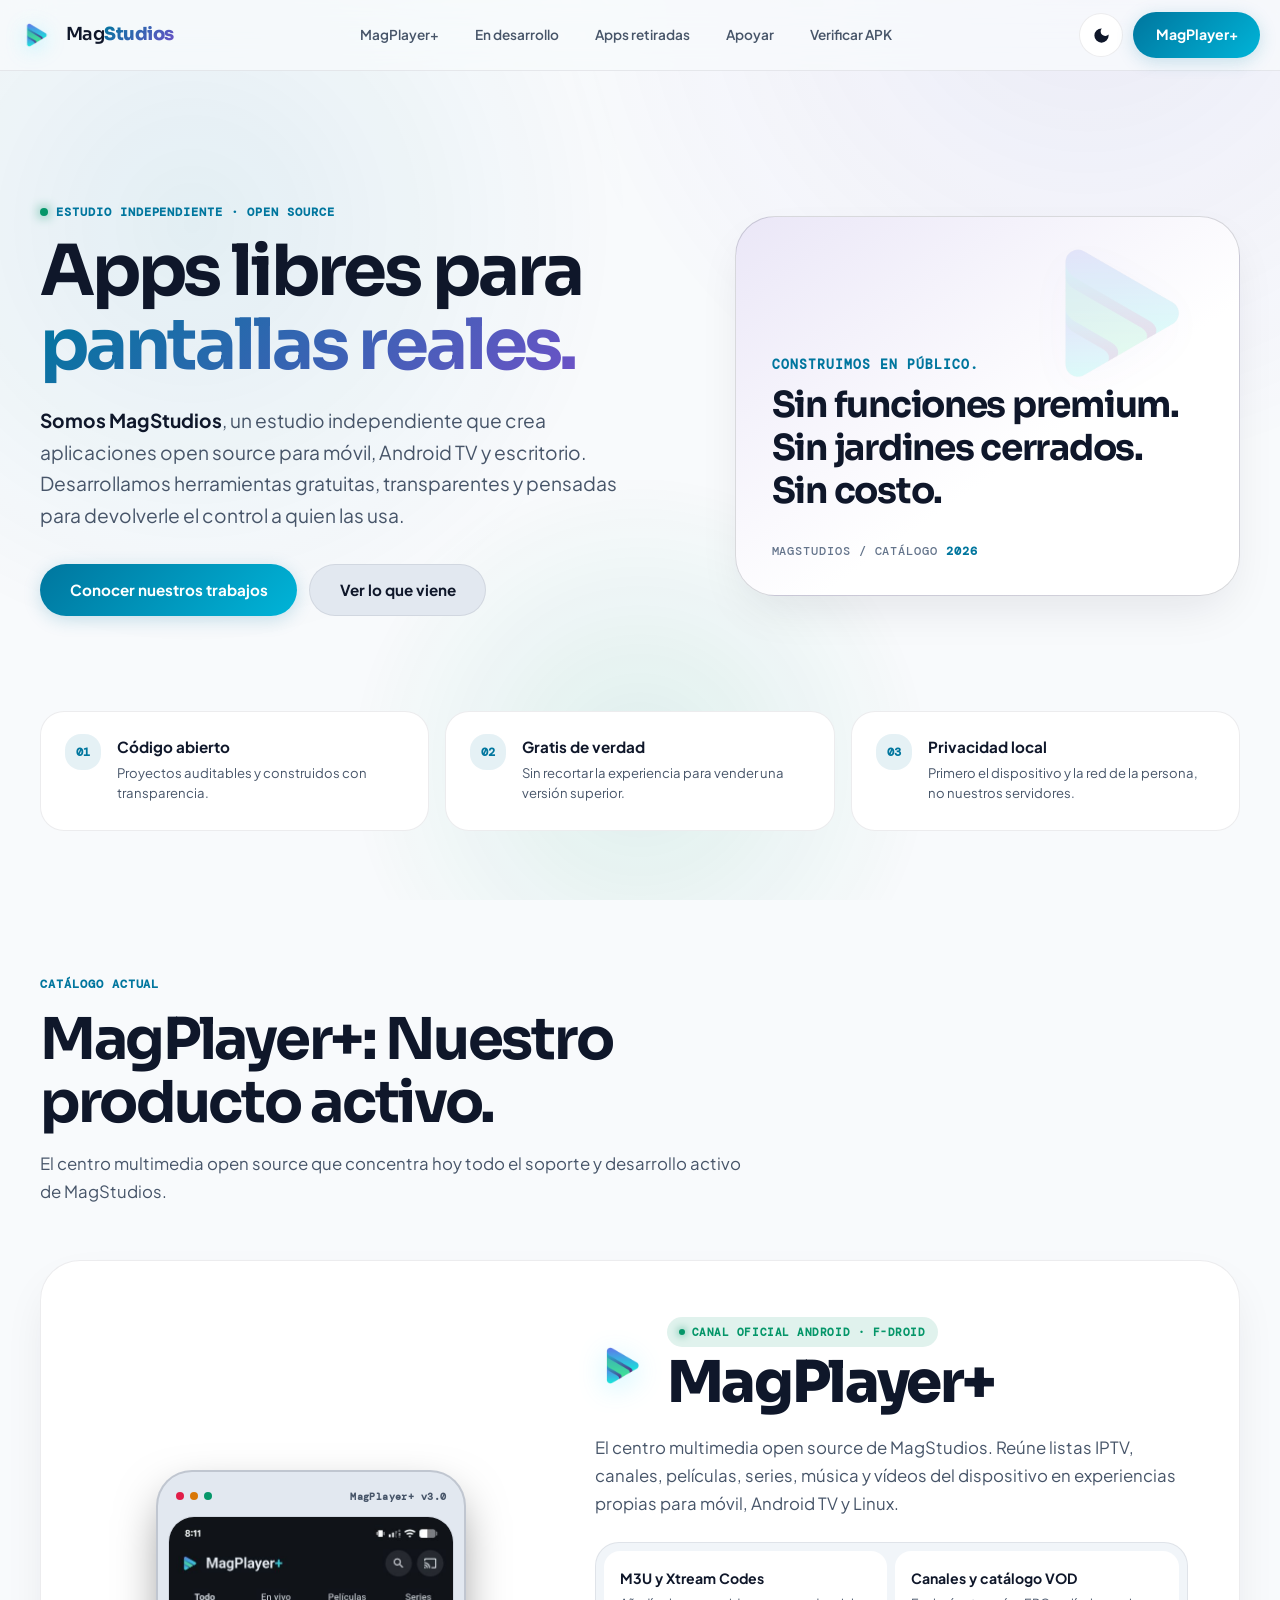
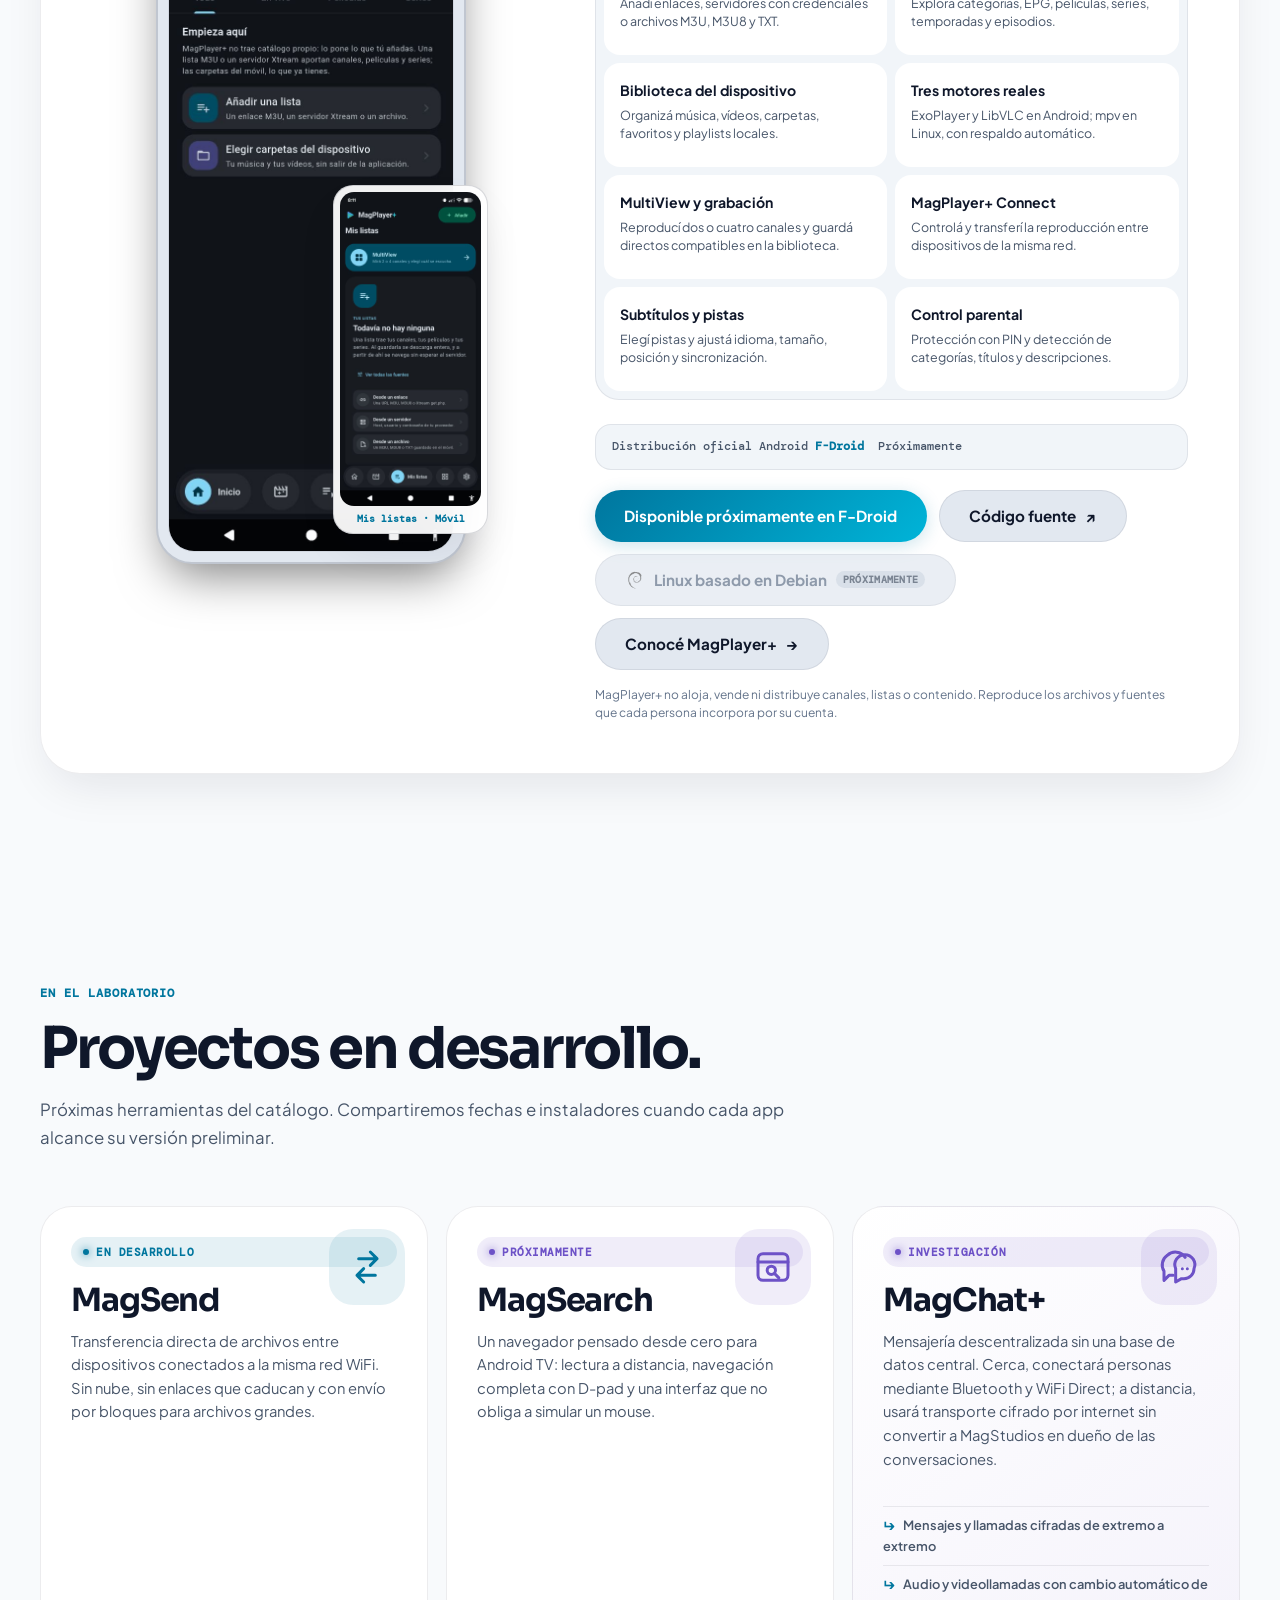
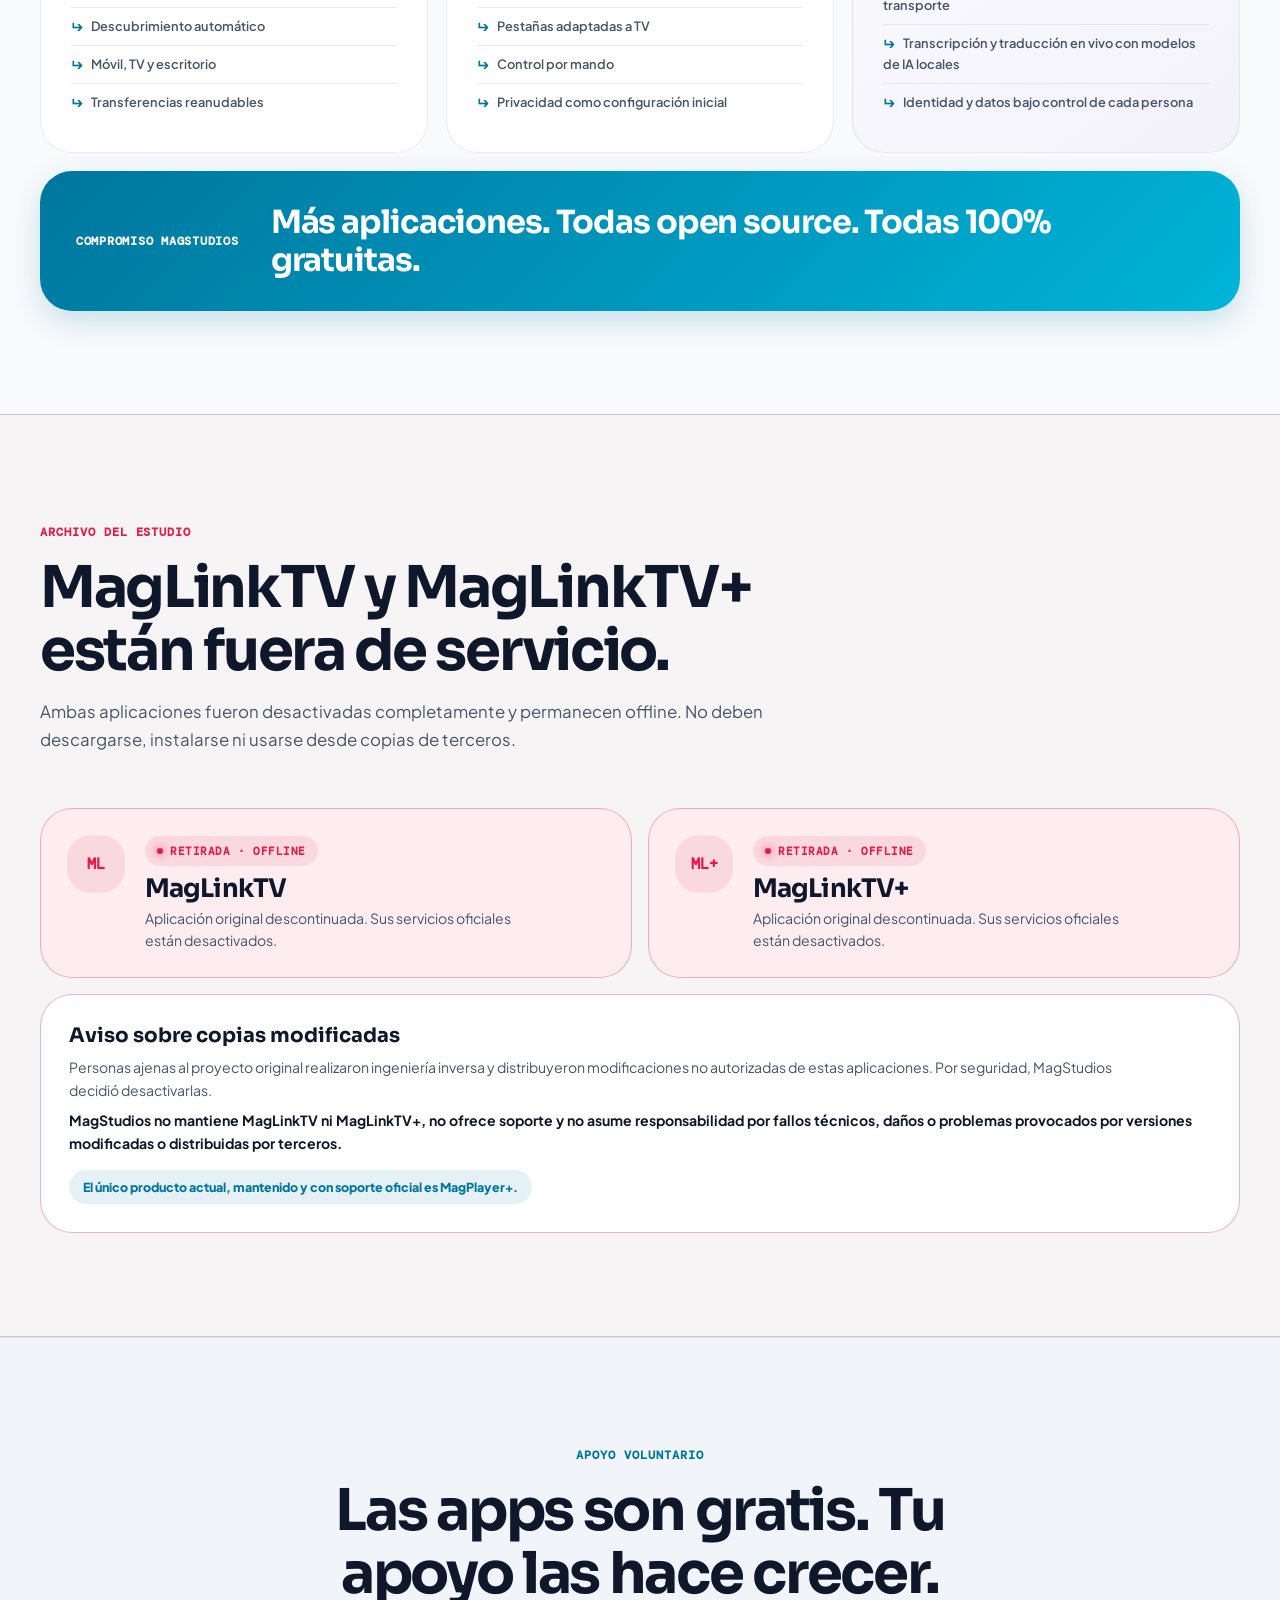
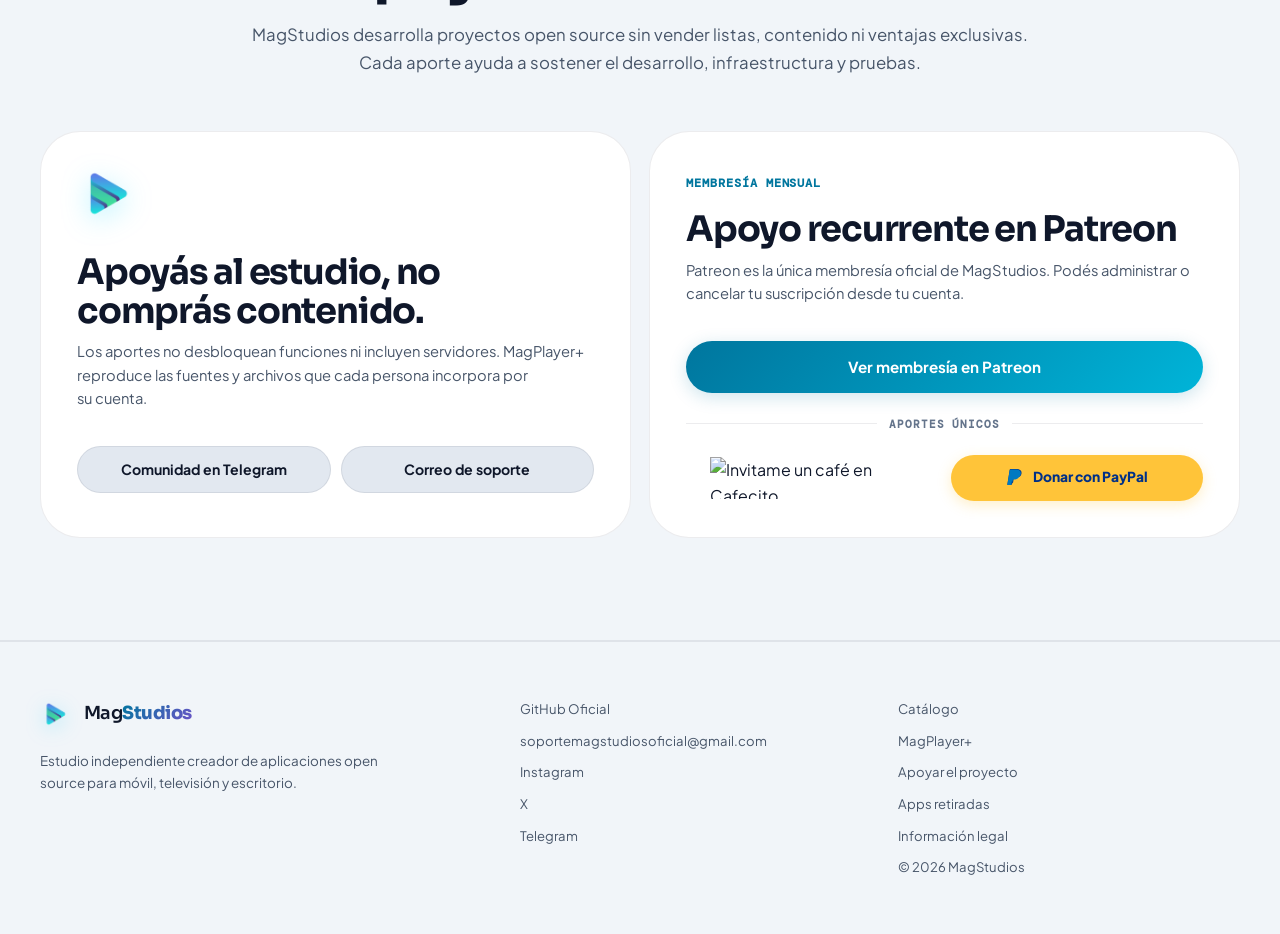
==== commit d19d5af7: "feat: direct Android distribution to F-Droid" ====
--- a/index.html
+++ b/index.html
@@ -4,7 +4,7 @@
   <meta charset="utf-8" />
   <meta name="viewport" content="width=device-width, initial-scale=1" />
   <title>MagStudios · Apps open source para móvil, TV y escritorio</title>
-  <meta name="description" content="Catálogo oficial de aplicaciones open source de MagStudios para móvil, Android TV y escritorio. Descargá MagPlayer+ y conocé nuestros proyectos." />
+  <meta name="description" content="Catálogo oficial de aplicaciones open source de MagStudios para móvil, Android TV y escritorio. Conocé MagPlayer+ y nuestros proyectos." />
   <meta id="theme-color-meta" name="theme-color" content="#0a0e12" />
   <link rel="icon" type="image/png" href="assets/logo-square.png" />
   <script>
@@ -88,7 +88,7 @@
           <div class="product-title-row">
             <img class="app-icon" src="assets/logo.png" alt="Logo de MagStudios" width="559" height="447" />
             <div>
-              <span class="status available"><i></i> Disponible · Oficial</span>
+              <span class="status available"><i></i> Canal oficial Android · F-Droid</span>
               <h3>MagPlayer+</h3>
             </div>
           </div>
@@ -103,9 +103,10 @@
             <li><b>Subtítulos y pistas</b><span>Elegí pistas y ajustá idioma, tamaño, posición y sincronización.</span></li>
             <li><b>Control parental</b><span>Protección con PIN y detección de categorías, títulos y descripciones.</span></li>
           </ul>
-          <div class="release-meta" aria-live="polite"><span>Última versión oficial <strong id="version-name">consultando…</strong></span><span id="release-code">—</span><span id="release-status">Buscando publicación oficial</span></div>
+          <div class="release-meta"><span>Distribución oficial Android <strong>F-Droid</strong></span><span>Próximamente</span></div>
           <div class="product-actions" id="descargar">
-            <a id="download-button" class="button button-primary button-large" href="#">Descargar APK oficial <span aria-hidden="true">↓</span></a>
+            <button class="button button-primary button-large" type="button" disabled aria-label="MagPlayer+ estará disponible oficialmente en F-Droid próximamente">Disponible próximamente en F-Droid</button>
+            <a class="button button-quiet button-large" href="https://github.com/MagStudios-repo/MagPlayerPlus" target="_blank" rel="noopener">Código fuente <span aria-hidden="true">↗</span></a>
             <button class="button button-linux button-large" type="button" disabled aria-label="Descarga para Linux basado en Debian no disponible todavía"><img src="assets/platforms/debian.png" alt="" width="20" height="20" />Linux basado en Debian <span>Próximamente</span></button>
             <a class="button button-quiet button-large" href="magplayer.html">Conocé MagPlayer+ <span aria-hidden="true">→</span></a>
           </div>
@@ -134,14 +135,6 @@
           <article class="retired-card"><div class="retired-icon">ML+</div><div><span class="status retired"><i></i> Retirada · Offline</span><h3>MagLinkTV+</h3><p>Aplicación original descontinuada. Sus servicios oficiales están desactivados.</p></div></article>
         </div>
         <aside class="security-notice"><strong>Aviso sobre copias modificadas</strong><p>Personas ajenas al proyecto original realizaron ingeniería inversa y distribuyeron modificaciones no autorizadas de estas aplicaciones. Por seguridad, MagStudios decidió desactivarlas.</p><p><b>MagStudios no mantiene MagLinkTV ni MagLinkTV+, no ofrece soporte y no asume responsabilidad por fallos técnicos, daños o problemas provocados por versiones modificadas o distribuidas por terceros.</b></p><span>El único producto actual, mantenido y con soporte oficial es MagPlayer+.</span></aside>
-      </div>
-    </section>
-
-    <!-- ── Verificación de Integridad de Paquete APK ── -->
-    <section id="verificar" class="section verify-section">
-      <div class="page-shell verify-layout">
-        <div><p class="eyebrow">Seguridad de publicación</p><h2>Verificá que tu APK sea oficial.</h2><p>Calculá la firma SHA-256 dentro de tu propio navegador para validar que el paquete no fue alterado por terceros. El archivo no se sube ni sale de tu dispositivo.</p><div class="official-hash"><span>SHA-256 Oficial Publicado</span><code id="official-hash">Consultando…</code><button id="copy-hash" class="copy-button" type="button">Copiar</button></div></div>
-        <div><label id="dropzone" class="dropzone" for="apk-file" tabindex="0"><span class="drop-icon">#</span><strong>Elegí o soltá el archivo APK</strong><small>Se compara al instante con el registro oficial de MagStudios.</small></label><input id="apk-file" type="file" accept=".apk,application/vnd.android.package-archive" hidden /><div id="verify-result" class="verify-result" aria-live="polite"></div></div>
       </div>
     </section>
 
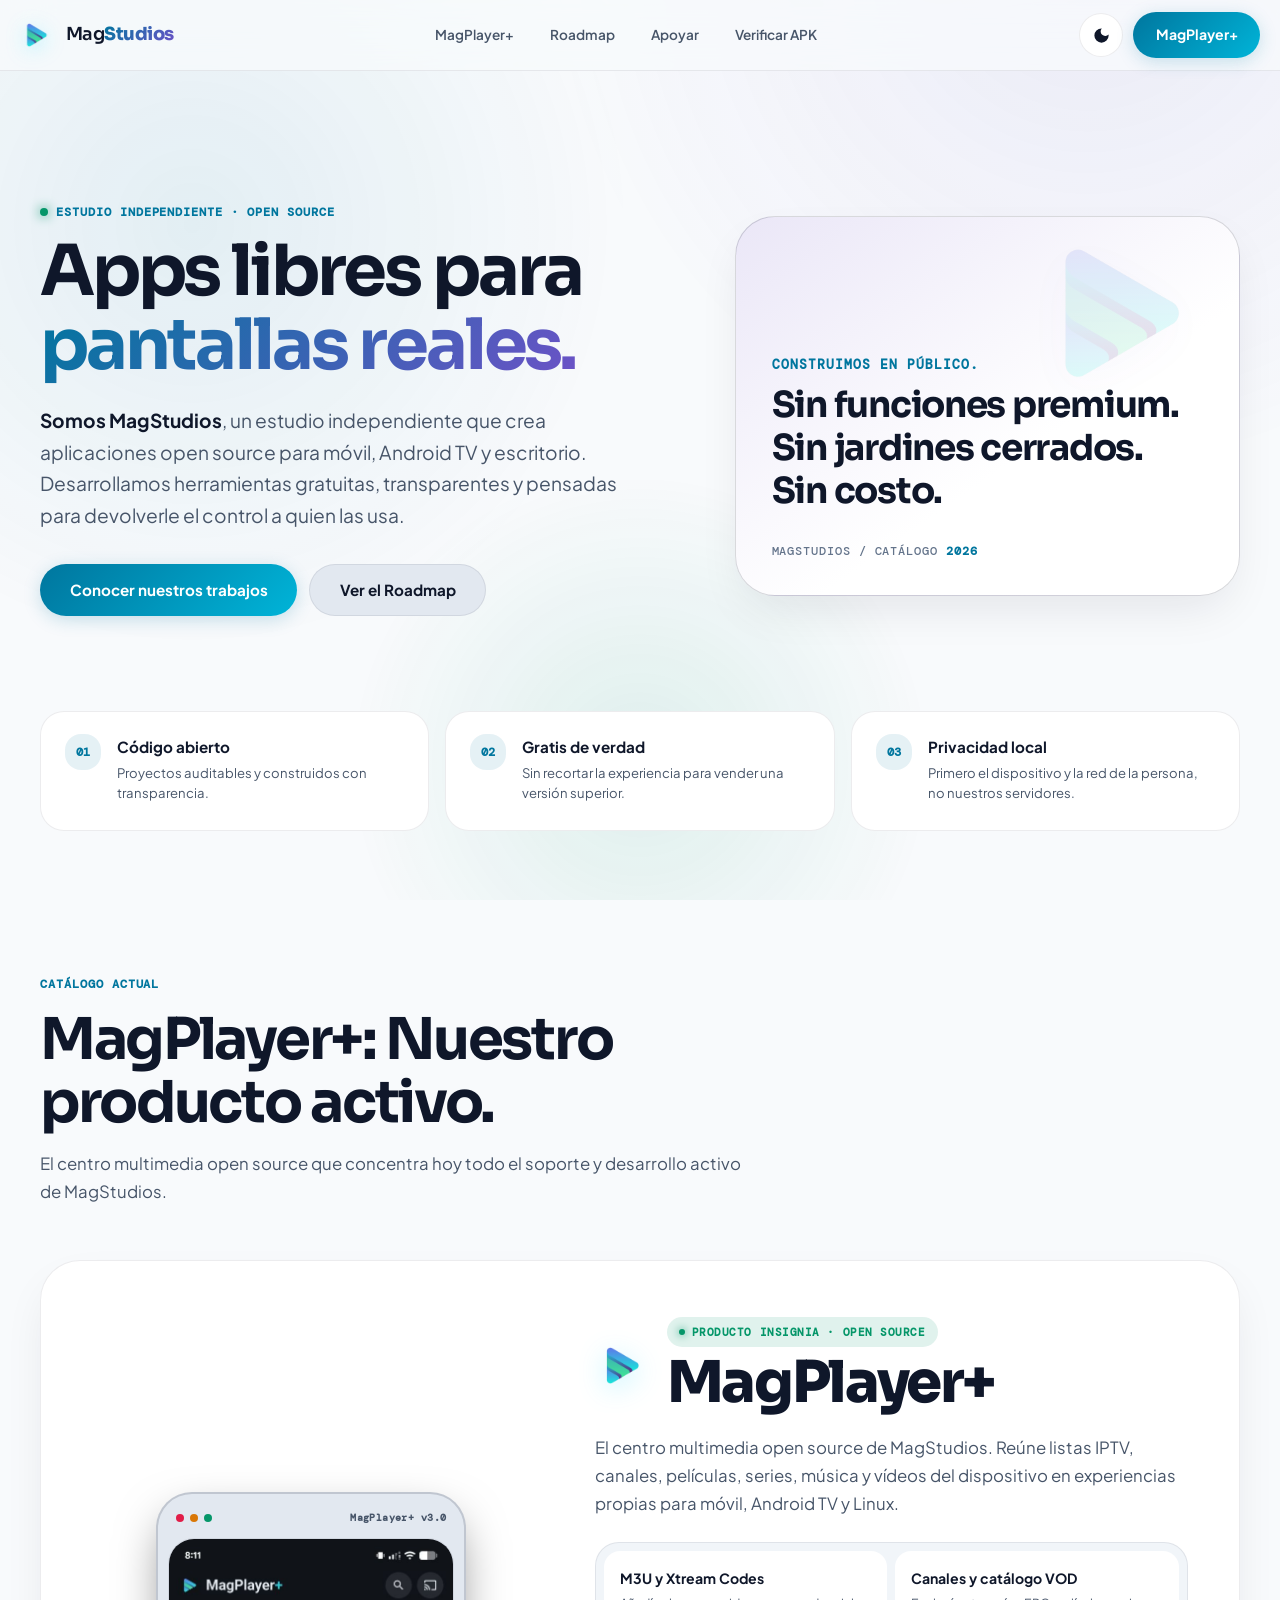
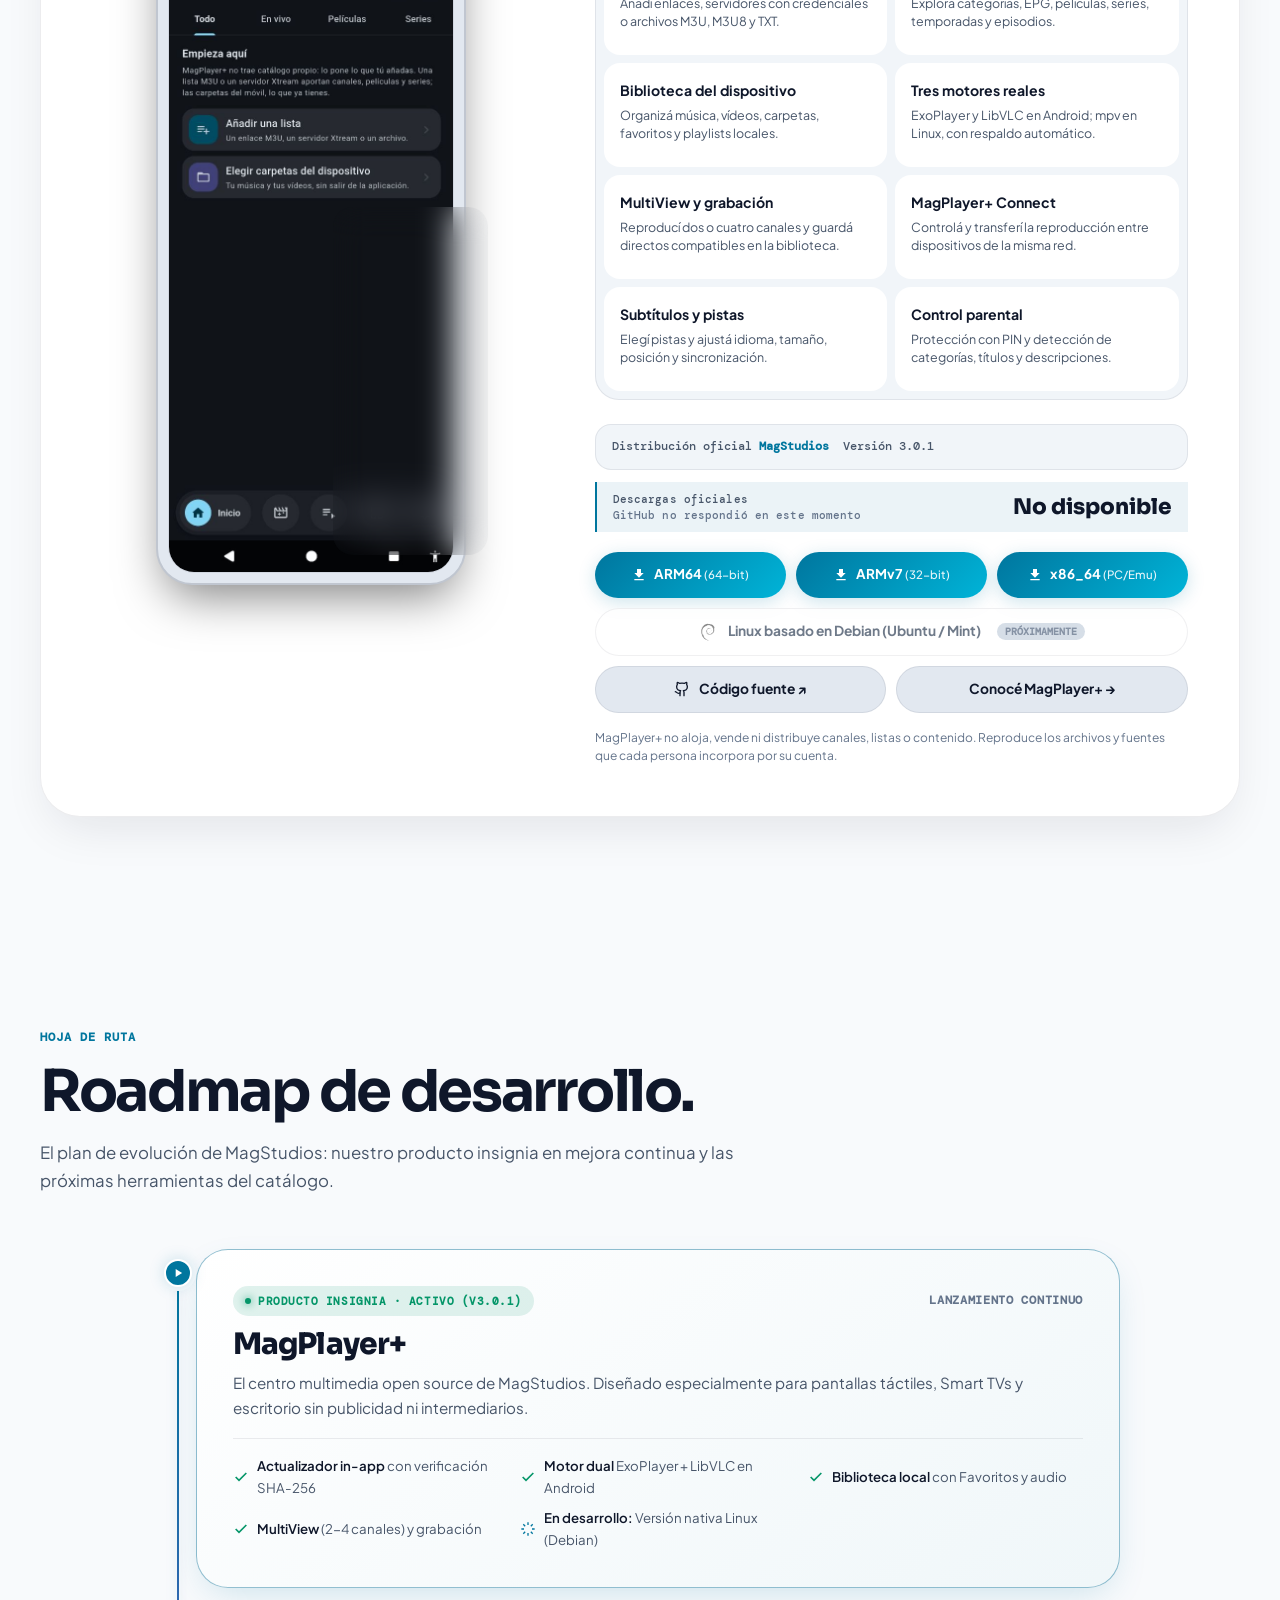
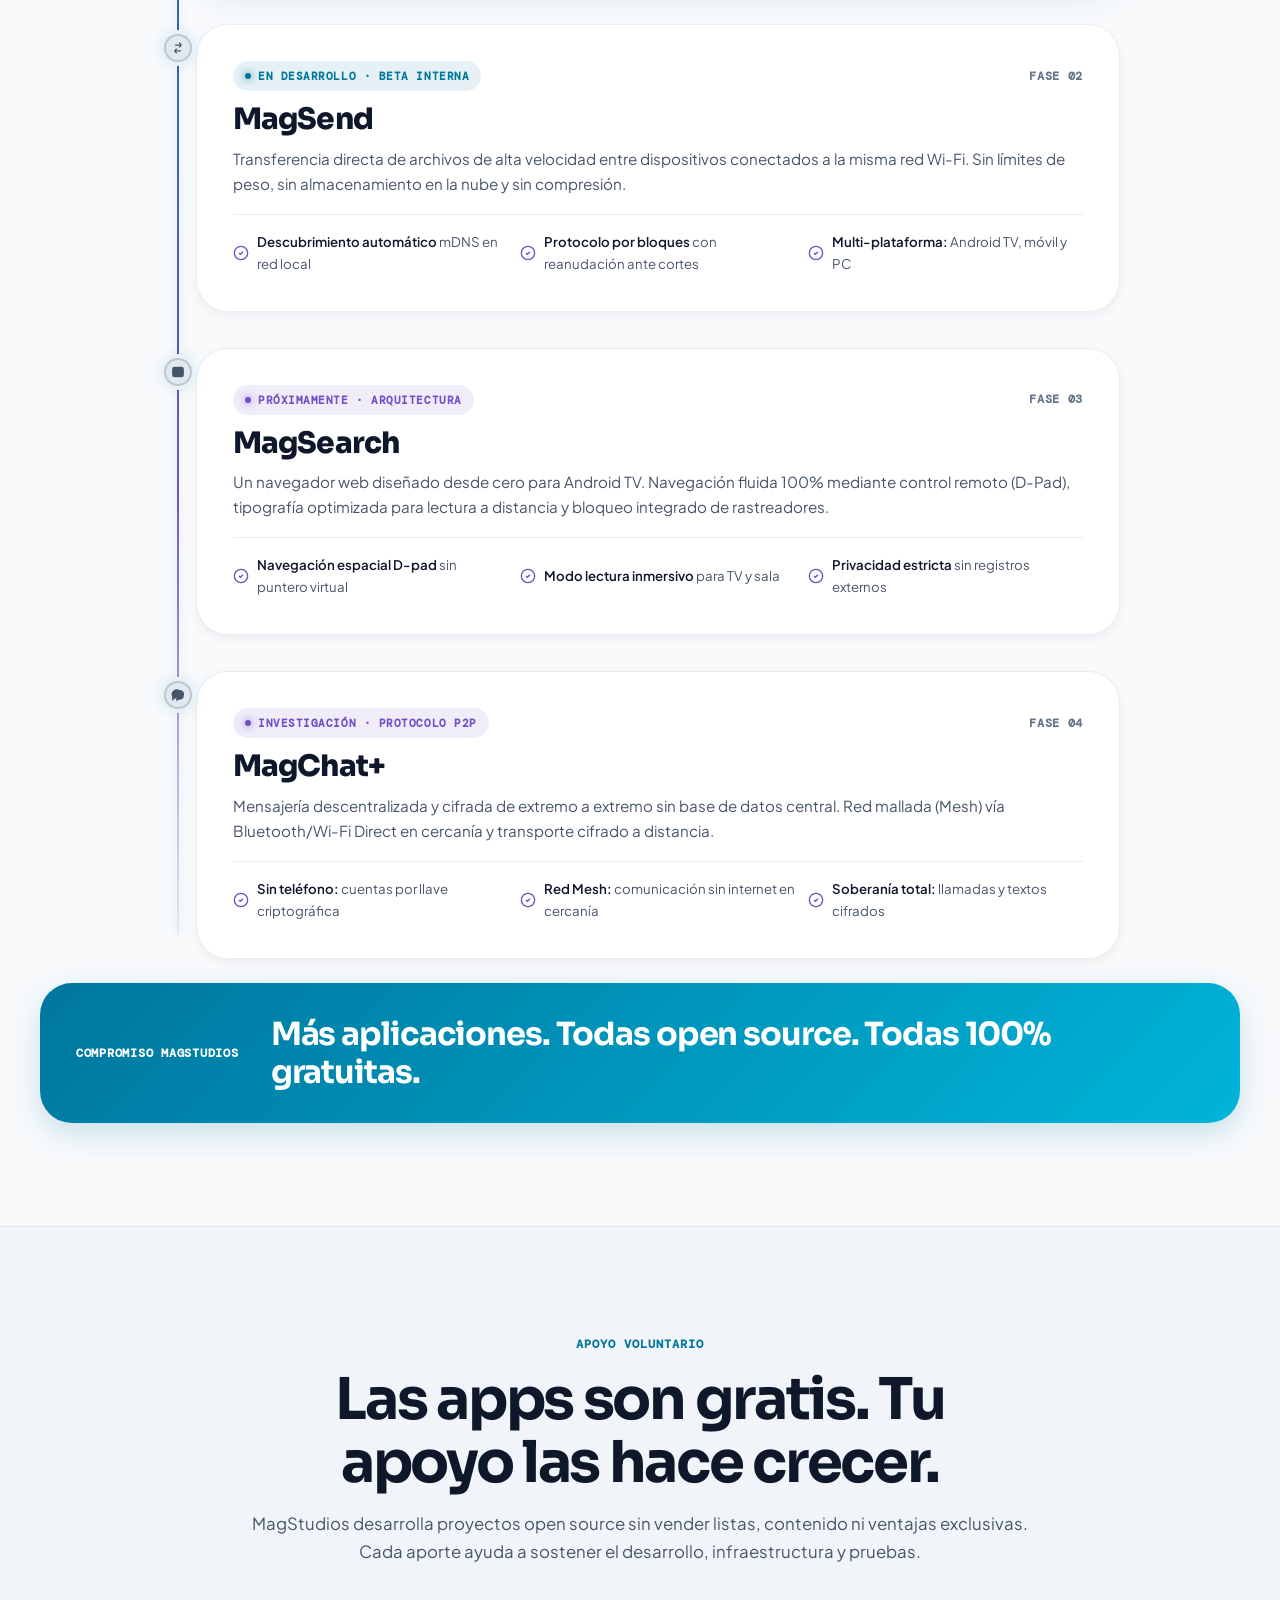
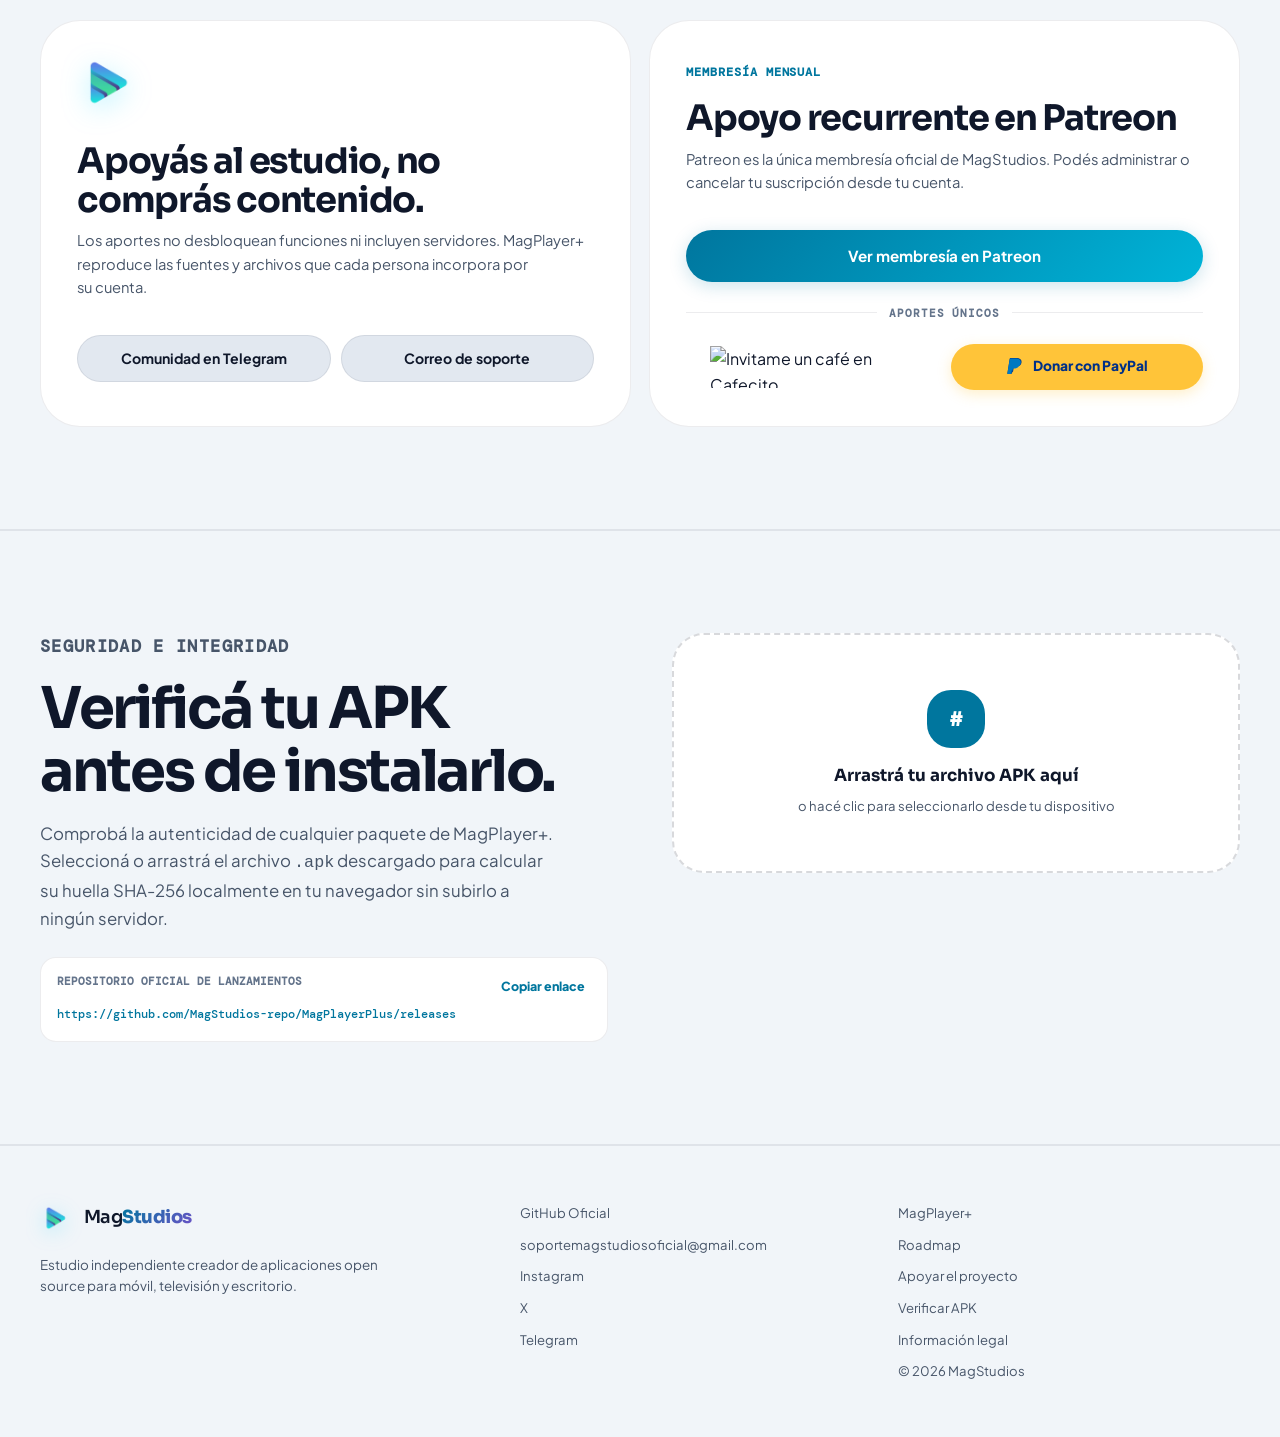
==== commit 00b1809e: "feat: publish MagPlayer 3.0.1 downloads" ====
--- a/index.html
+++ b/index.html
@@ -31,12 +31,12 @@
         <span>Mag<strong>Studios</strong></span>
       </a>
       <nav class="nav-links" aria-label="Secciones principales">
-        <a href="#destacado">MagPlayer+</a><a href="#laboratorio">En desarrollo</a><a href="#retiradas">Apps retiradas</a><a href="#apoyar">Apoyar</a><a href="#verificar">Verificar APK</a>
+        <a href="#destacado">MagPlayer+</a><a href="#roadmap">Roadmap</a><a href="#apoyar">Apoyar</a><a href="#verificar">Verificar APK</a>
       </nav>
       <div class="nav-actions">
         <details class="mobile-menu">
           <summary aria-label="Abrir menú de navegación"><svg viewBox="0 0 24 24" aria-hidden="true"><path d="M4 7h16M4 12h16M4 17h16" /></svg></summary>
-          <nav aria-label="Navegación móvil"><a href="#destacado">MagPlayer+</a><a href="#laboratorio">En desarrollo</a><a href="#retiradas">Apps retiradas</a><a href="#apoyar">Apoyar</a><a href="#verificar">Verificar APK</a></nav>
+          <nav aria-label="Navegación móvil"><a href="#destacado">MagPlayer+</a><a href="#roadmap">Roadmap</a><a href="#apoyar">Apoyar</a><a href="#verificar">Verificar APK</a></nav>
         </details>
         <button id="theme-toggle" class="theme-toggle" type="button" aria-label="Cambiar tema">
           <svg class="theme-icon theme-icon-dark" viewBox="0 0 24 24" aria-hidden="true"><path d="M12 3a9 9 0 1 0 9 9c0-.46-.04-.92-.1-1.36A5.5 5.5 0 0 1 12.36 3.1 9.2 9.2 0 0 0 12 3Z"/></svg>
@@ -55,7 +55,7 @@
         <p class="hero-lead"><strong>Somos MagStudios</strong>, un estudio independiente que crea aplicaciones open source para móvil, Android TV y escritorio. Desarrollamos herramientas gratuitas, transparentes y pensadas para devolverle el control a quien las usa.</p>
         <div class="hero-actions">
           <a class="button button-primary button-large" href="#destacado">Conocer nuestros trabajos</a>
-          <a class="button button-quiet button-large" href="#laboratorio">Ver lo que viene</a>
+          <a class="button button-quiet button-large" href="#roadmap">Ver el Roadmap</a>
         </div>
       </div>
       <div class="studio-manifesto" aria-label="Manifiesto de MagStudios">
@@ -88,7 +88,7 @@
           <div class="product-title-row">
             <img class="app-icon" src="assets/logo.png" alt="Logo de MagStudios" width="559" height="447" />
             <div>
-              <span class="status available"><i></i> Canal oficial Android · F-Droid</span>
+              <span class="status available"><i></i> Producto Insignia · Open Source</span>
               <h3>MagPlayer+</h3>
             </div>
           </div>
@@ -103,39 +103,193 @@
             <li><b>Subtítulos y pistas</b><span>Elegí pistas y ajustá idioma, tamaño, posición y sincronización.</span></li>
             <li><b>Control parental</b><span>Protección con PIN y detección de categorías, títulos y descripciones.</span></li>
           </ul>
-          <div class="release-meta"><span>Distribución oficial Android <strong>F-Droid</strong></span><span>Próximamente</span></div>
-          <div class="product-actions" id="descargar">
-            <button class="button button-primary button-large" type="button" disabled aria-label="MagPlayer+ estará disponible oficialmente en F-Droid próximamente">Disponible próximamente en F-Droid</button>
-            <a class="button button-quiet button-large" href="https://github.com/MagStudios-repo/MagPlayerPlus" target="_blank" rel="noopener">Código fuente <span aria-hidden="true">↗</span></a>
-            <button class="button button-linux button-large" type="button" disabled aria-label="Descarga para Linux basado en Debian no disponible todavía"><img src="assets/platforms/debian.png" alt="" width="20" height="20" />Linux basado en Debian <span>Próximamente</span></button>
-            <a class="button button-quiet button-large" href="magplayer.html">Conocé MagPlayer+ <span aria-hidden="true">→</span></a>
-          </div>
+          <div class="release-meta"><span>Distribución oficial <strong>MagStudios</strong></span><span>Versión 3.0.1</span></div>
+          <div class="download-counter" data-download-counter aria-live="polite" aria-busy="true">
+            <span class="download-counter-label">Descargas oficiales</span>
+            <strong class="download-counter-value" data-download-count>Consultando…</strong>
+            <span class="download-counter-context" data-download-context>de las APK publicadas</span>
+          </div>
+
+          <div class="download-stack" id="descargar">
+            <!-- Fila 1: 3 versiones APK juntas -->
+            <div class="apk-download-grid">
+              <a class="button button-primary" href="https://github.com/MagStudios-repo/MagPlayerPlus/releases/download/v3.0.1/app-arm64-v8a-release.apk" target="_blank" rel="noopener">
+                <svg viewBox="0 0 24 24" width="16" height="16" fill="currentColor" aria-hidden="true"><path d="M5 20h14v-2H5v2zM19 9h-4V3H9v6H5l7 7 7-7z"/></svg>
+                <span>ARM64 <small>(64-bit)</small></span>
+              </a>
+              <a class="button button-primary" href="https://github.com/MagStudios-repo/MagPlayerPlus/releases/download/v3.0.1/app-armeabi-v7a-release.apk" target="_blank" rel="noopener">
+                <svg viewBox="0 0 24 24" width="16" height="16" fill="currentColor" aria-hidden="true"><path d="M5 20h14v-2H5v2zM19 9h-4V3H9v6H5l7 7 7-7z"/></svg>
+                <span>ARMv7 <small>(32-bit)</small></span>
+              </a>
+              <a class="button button-primary" href="https://github.com/MagStudios-repo/MagPlayerPlus/releases/download/v3.0.1/app-x86_64-release.apk" target="_blank" rel="noopener">
+                <svg viewBox="0 0 24 24" width="16" height="16" fill="currentColor" aria-hidden="true"><path d="M5 20h14v-2H5v2zM19 9h-4V3H9v6H5l7 7 7-7z"/></svg>
+                <span>x86_64 <small>(PC/Emu)</small></span>
+              </a>
+            </div>
+
+            <!-- Fila 2: Linux ocupando el ancho completo de los 3 botones -->
+            <button class="button-linux-full" type="button" disabled aria-label="Descarga para Linux basado en Debian no disponible todavía">
+              <img src="assets/platforms/debian.png" alt="" width="20" height="20" />
+              <span>Linux basado en Debian (Ubuntu / Mint)</span>
+              <span class="badge-tag">Próximamente</span>
+            </button>
+
+            <!-- Fila 3: 2 botones secundarios debajo de Linux -->
+            <div class="secondary-actions-grid">
+              <a class="button button-quiet" href="https://github.com/MagStudios-repo/MagPlayerPlus" target="_blank" rel="noopener">
+                <svg viewBox="0 0 24 24" width="16" height="16" fill="none" stroke="currentColor" stroke-width="2" stroke-linecap="round" stroke-linejoin="round" aria-hidden="true"><path d="M15 22v-4a4.8 4.8 0 0 0-1-3.5c3 0 6-2 6-5.5.08-1.25-.27-2.48-1-3.5.28-1.15.28-2.35 0-3.5 0 0-1 0-3 1.5-2.64-.5-5.36-.5-8 0C6 2 5 2 5 2c-.3 1.15-.3 2.35 0 3.5A5.403 5.403 0 0 0 4 9c0 3.5 3 5.5 6 5.5-.39.49-.68 1.05-.85 1.65-.17.6-.22 1.23-.15 1.85v4"/><path d="M9 18c-4.51 2-5-2-7-2"/></svg>
+                <span>Código fuente <span aria-hidden="true">↗</span></span>
+              </a>
+              <a class="button button-quiet" href="magplayer.html">
+                <span>Conocé MagPlayer+ <span aria-hidden="true">→</span></span>
+              </a>
+            </div>
+          </div>
+
           <p class="content-disclaimer">MagPlayer+ no aloja, vende ni distribuye canales, listas o contenido. Reproduce los archivos y fuentes que cada persona incorpora por su cuenta.</p>
         </div>
       </article>
     </section>
 
-    <!-- ── Laboratorio / Próximos Proyectos Detalle ── -->
-    <section id="laboratorio" class="section page-shell">
-      <header class="section-heading"><p class="eyebrow">En el laboratorio</p><h2>Proyectos en desarrollo.</h2><p>Próximas herramientas del catálogo. Compartiremos fechas e instaladores cuando cada app alcance su versión preliminar.</p></header>
-      <div class="future-grid">
-        <article class="future-card send"><div class="future-symbol" aria-hidden="true"><svg viewBox="0 0 24 24"><path d="M7 7h11m0 0-4-4m4 4-4 4M17 17H6m0 0 4 4m-4-4 4-4" /></svg></div><span class="status building"><i></i> En desarrollo</span><h3>MagSend</h3><p>Transferencia directa de archivos entre dispositivos conectados a la misma red WiFi. Sin nube, sin enlaces que caducan y con envío por bloques para archivos grandes.</p><ul><li>Descubrimiento automático</li><li>Móvil, TV y escritorio</li><li>Transferencias reanudables</li></ul></article>
-        <article class="future-card search"><div class="future-symbol" aria-hidden="true"><svg viewBox="0 0 24 24"><rect x="3" y="4" width="18" height="16" rx="3" /><path d="M3 9h18" /><circle cx="11" cy="14" r="2.5" /><path d="m13 16 2.5 2.5" /></svg></div><span class="status concept"><i></i> Próximamente</span><h3>MagSearch</h3><p>Un navegador pensado desde cero para Android TV: lectura a distancia, navegación completa con D-pad y una interfaz que no obliga a simular un mouse.</p><ul><li>Pestañas adaptadas a TV</li><li>Control por mando</li><li>Privacidad como configuración inicial</li></ul></article>
-        <article class="future-card chat"><div class="future-symbol" aria-hidden="true"><svg viewBox="0 0 24 24"><path d="M8.5 17H6l-3 3v-5.5A7 7 0 0 1 5 5a7 7 0 0 1 10.7 1.2" /><path d="M21 13a6 6 0 0 1-6 6h-1.5L10 21v-8a6 6 0 1 1 11 0Z" /><path d="M14 13h.01M17 13h.01" /></svg></div><span class="status concept"><i></i> Investigación</span><h3>MagChat+</h3><p>Mensajería descentralizada sin una base de datos central. Cerca, conectará personas mediante Bluetooth y WiFi Direct; a distancia, usará transporte cifrado por internet sin convertir a MagStudios en dueño de las conversaciones.</p><ul><li>Mensajes y llamadas cifradas de extremo a extremo</li><li>Audio y videollamadas con cambio automático de transporte</li><li>Transcripción y traducción en vivo con modelos de IA locales</li><li>Identidad y datos bajo control de cada persona</li></ul></article>
-      </div>
+    <!-- ── Roadmap de MagStudios (Vertical Timeline) ── -->
+    <section id="roadmap" class="section page-shell" aria-label="Roadmap y proyectos de MagStudios">
+      <header class="section-heading"><p class="eyebrow">Hoja de ruta</p><h2>Roadmap de desarrollo.</h2><p>El plan de evolución de MagStudios: nuestro producto insignia en mejora continua y las próximas herramientas del catálogo.</p></header>
+
+      <div class="timeline-container">
+        <!-- Hito 1: MagPlayer+ (Activo) -->
+        <article class="timeline-item is-active">
+          <div class="timeline-marker" aria-hidden="true">
+            <div class="timeline-dot">
+              <svg viewBox="0 0 24 24"><path d="M8 5v14l11-7z"/></svg>
+            </div>
+          </div>
+          <div class="timeline-card">
+            <div class="timeline-header">
+              <span class="status available"><i></i> Producto Insignia · Activo (v3.0.1)</span>
+              <span class="timeline-version-tag">Lanzamiento Continuo</span>
+            </div>
+            <h3>MagPlayer+</h3>
+            <p class="timeline-lead">El centro multimedia open source de MagStudios. Diseñado especialmente para pantallas táctiles, Smart TVs y escritorio sin publicidad ni intermediarios.</p>
+            <div class="timeline-features-grid">
+              <div class="timeline-feature-item">
+                <svg viewBox="0 0 24 24" width="16" height="16" fill="none" stroke="currentColor" stroke-width="2.5"><path d="M20 6 9 17l-5-5"/></svg>
+                <span><strong>Actualizador in-app</strong> con verificación SHA-256</span>
+              </div>
+              <div class="timeline-feature-item">
+                <svg viewBox="0 0 24 24" width="16" height="16" fill="none" stroke="currentColor" stroke-width="2.5"><path d="M20 6 9 17l-5-5"/></svg>
+                <span><strong>Motor dual</strong> ExoPlayer + LibVLC en Android</span>
+              </div>
+              <div class="timeline-feature-item">
+                <svg viewBox="0 0 24 24" width="16" height="16" fill="none" stroke="currentColor" stroke-width="2.5"><path d="M20 6 9 17l-5-5"/></svg>
+                <span><strong>Biblioteca local</strong> con Favoritos y audio</span>
+              </div>
+              <div class="timeline-feature-item">
+                <svg viewBox="0 0 24 24" width="16" height="16" fill="none" stroke="currentColor" stroke-width="2.5"><path d="M20 6 9 17l-5-5"/></svg>
+                <span><strong>MultiView</strong> (2-4 canales) y grabación</span>
+              </div>
+              <div class="timeline-feature-item in-progress">
+                <svg viewBox="0 0 24 24" width="16" height="16" fill="none" stroke="currentColor" stroke-width="2"><path d="M12 2v4m0 12v4M4.93 4.93l2.83 2.83m8.48 8.48 2.83 2.83M2 12h4m12 0h4M4.93 19.07l2.83-2.83m8.48-8.48 2.83-2.83"/></svg>
+                <span><strong>En desarrollo:</strong> Versión nativa Linux (Debian)</span>
+              </div>
+            </div>
+          </div>
+        </article>
+
+        <!-- Hito 2: MagSend -->
+        <article class="timeline-item">
+          <div class="timeline-marker" aria-hidden="true">
+            <div class="timeline-dot">
+              <svg viewBox="0 0 24 24" fill="none" stroke="currentColor" stroke-width="2"><path d="M7 7h11m0 0-4-4m4 4-4 4M17 17H6m0 0 4 4m-4-4 4-4"/></svg>
+            </div>
+          </div>
+          <div class="timeline-card">
+            <div class="timeline-header">
+              <span class="status building"><i></i> En desarrollo · Beta Interna</span>
+              <span class="timeline-version-tag">Fase 02</span>
+            </div>
+            <h3>MagSend</h3>
+            <p class="timeline-lead">Transferencia directa de archivos de alta velocidad entre dispositivos conectados a la misma red Wi-Fi. Sin límites de peso, sin almacenamiento en la nube y sin compresión.</p>
+            <div class="timeline-features-grid">
+              <div class="timeline-feature-item planned">
+                <svg viewBox="0 0 24 24" width="16" height="16" fill="none" stroke="currentColor" stroke-width="2"><circle cx="12" cy="12" r="10"/><path d="m9 12 2 2 4-4"/></svg>
+                <span><strong>Descubrimiento automático</strong> mDNS en red local</span>
+              </div>
+              <div class="timeline-feature-item planned">
+                <svg viewBox="0 0 24 24" width="16" height="16" fill="none" stroke="currentColor" stroke-width="2"><circle cx="12" cy="12" r="10"/><path d="m9 12 2 2 4-4"/></svg>
+                <span><strong>Protocolo por bloques</strong> con reanudación ante cortes</span>
+              </div>
+              <div class="timeline-feature-item planned">
+                <svg viewBox="0 0 24 24" width="16" height="16" fill="none" stroke="currentColor" stroke-width="2"><circle cx="12" cy="12" r="10"/><path d="m9 12 2 2 4-4"/></svg>
+                <span><strong>Multi-plataforma:</strong> Android TV, móvil y PC</span>
+              </div>
+            </div>
+          </div>
+        </article>
+
+        <!-- Hito 3: MagSearch -->
+        <article class="timeline-item">
+          <div class="timeline-marker" aria-hidden="true">
+            <div class="timeline-dot">
+              <svg viewBox="0 0 24 24" fill="none" stroke="currentColor" stroke-width="2"><rect x="3" y="4" width="18" height="16" rx="3"/><path d="M3 9h18"/><circle cx="11" cy="14" r="2.5"/><path d="m13 16 2.5 2.5"/></svg>
+            </div>
+          </div>
+          <div class="timeline-card">
+            <div class="timeline-header">
+              <span class="status concept"><i></i> Próximamente · Arquitectura</span>
+              <span class="timeline-version-tag">Fase 03</span>
+            </div>
+            <h3>MagSearch</h3>
+            <p class="timeline-lead">Un navegador web diseñado desde cero para Android TV. Navegación fluida 100% mediante control remoto (D-Pad), tipografía optimizada para lectura a distancia y bloqueo integrado de rastreadores.</p>
+            <div class="timeline-features-grid">
+              <div class="timeline-feature-item planned">
+                <svg viewBox="0 0 24 24" width="16" height="16" fill="none" stroke="currentColor" stroke-width="2"><circle cx="12" cy="12" r="10"/><path d="m9 12 2 2 4-4"/></svg>
+                <span><strong>Navegación espacial D-pad</strong> sin puntero virtual</span>
+              </div>
+              <div class="timeline-feature-item planned">
+                <svg viewBox="0 0 24 24" width="16" height="16" fill="none" stroke="currentColor" stroke-width="2"><circle cx="12" cy="12" r="10"/><path d="m9 12 2 2 4-4"/></svg>
+                <span><strong>Modo lectura inmersivo</strong> para TV y sala</span>
+              </div>
+              <div class="timeline-feature-item planned">
+                <svg viewBox="0 0 24 24" width="16" height="16" fill="none" stroke="currentColor" stroke-width="2"><circle cx="12" cy="12" r="10"/><path d="m9 12 2 2 4-4"/></svg>
+                <span><strong>Privacidad estricta</strong> sin registros externos</span>
+              </div>
+            </div>
+          </div>
+        </article>
+
+        <!-- Hito 4: MagChat+ -->
+        <article class="timeline-item">
+          <div class="timeline-marker" aria-hidden="true">
+            <div class="timeline-dot">
+              <svg viewBox="0 0 24 24" fill="none" stroke="currentColor" stroke-width="2"><path d="M8.5 17H6l-3 3v-5.5A7 7 0 0 1 5 5a7 7 0 0 1 10.7 1.2"/><path d="M21 13a6 6 0 0 1-6 6h-1.5L10 21v-8a6 6 0 1 1 11 0Z"/><path d="M14 13h.01M17 13h.01"/></svg>
+            </div>
+          </div>
+          <div class="timeline-card">
+            <div class="timeline-header">
+              <span class="status concept"><i></i> Investigación · Protocolo P2P</span>
+              <span class="timeline-version-tag">Fase 04</span>
+            </div>
+            <h3>MagChat+</h3>
+            <p class="timeline-lead">Mensajería descentralizada y cifrada de extremo a extremo sin base de datos central. Red mallada (Mesh) vía Bluetooth/Wi-Fi Direct en cercanía y transporte cifrado a distancia.</p>
+            <div class="timeline-features-grid">
+              <div class="timeline-feature-item planned">
+                <svg viewBox="0 0 24 24" width="16" height="16" fill="none" stroke="currentColor" stroke-width="2"><circle cx="12" cy="12" r="10"/><path d="m9 12 2 2 4-4"/></svg>
+                <span><strong>Sin teléfono:</strong> cuentas por llave criptográfica</span>
+              </div>
+              <div class="timeline-feature-item planned">
+                <svg viewBox="0 0 24 24" width="16" height="16" fill="none" stroke="currentColor" stroke-width="2"><circle cx="12" cy="12" r="10"/><path d="m9 12 2 2 4-4"/></svg>
+                <span><strong>Red Mesh:</strong> comunicación sin internet en cercanía</span>
+              </div>
+              <div class="timeline-feature-item planned">
+                <svg viewBox="0 0 24 24" width="16" height="16" fill="none" stroke="currentColor" stroke-width="2"><circle cx="12" cy="12" r="10"/><path d="m9 12 2 2 4-4"/></svg>
+                <span><strong>Soberanía total:</strong> llamadas y textos cifrados</span>
+              </div>
+            </div>
+          </div>
+        </article>
+      </div>
+
       <div class="open-promise"><span>Compromiso MagStudios</span><strong>Más aplicaciones. Todas open source. Todas 100% gratuitas.</strong></div>
-    </section>
-
-    <!-- ── Archivo del Estudio / Seguridad ── -->
-    <section id="retiradas" class="section retired-section">
-      <div class="page-shell">
-        <header class="section-heading retired-heading"><p class="eyebrow danger">Archivo del estudio</p><h2>MagLinkTV y MagLinkTV+ están fuera de servicio.</h2><p>Ambas aplicaciones fueron desactivadas completamente y permanecen offline. No deben descargarse, instalarse ni usarse desde copias de terceros.</p></header>
-        <div class="retired-grid">
-          <article class="retired-card"><div class="retired-icon">ML</div><div><span class="status retired"><i></i> Retirada · Offline</span><h3>MagLinkTV</h3><p>Aplicación original descontinuada. Sus servicios oficiales están desactivados.</p></div></article>
-          <article class="retired-card"><div class="retired-icon">ML+</div><div><span class="status retired"><i></i> Retirada · Offline</span><h3>MagLinkTV+</h3><p>Aplicación original descontinuada. Sus servicios oficiales están desactivados.</p></div></article>
-        </div>
-        <aside class="security-notice"><strong>Aviso sobre copias modificadas</strong><p>Personas ajenas al proyecto original realizaron ingeniería inversa y distribuyeron modificaciones no autorizadas de estas aplicaciones. Por seguridad, MagStudios decidió desactivarlas.</p><p><b>MagStudios no mantiene MagLinkTV ni MagLinkTV+, no ofrece soporte y no asume responsabilidad por fallos técnicos, daños o problemas provocados por versiones modificadas o distribuidas por terceros.</b></p><span>El único producto actual, mantenido y con soporte oficial es MagPlayer+.</span></aside>
-      </div>
     </section>
 
     <!-- ── Apoyo Voluntario ── -->
@@ -168,9 +322,40 @@
         </div>
       </div>
     </section>
+
+    <!-- ── Verificador de APK (SHA-256) ── -->
+    <section id="verificar" class="section verify-section" aria-label="Verificador de seguridad de APK">
+      <div class="page-shell verify-layout">
+        <div>
+          <p class="eyebrow">Seguridad e integridad</p>
+          <h2>Verificá tu APK antes de instalarlo.</h2>
+          <p>
+            Comprobá la autenticidad de cualquier paquete de MagPlayer+. Seleccioná
+            o arrastrá el archivo <code>.apk</code> descargado para calcular su huella SHA-256
+            localmente en tu navegador sin subirlo a ningún servidor.
+          </p>
+          <div class="official-hash">
+            <span>Repositorio oficial de lanzamientos</span>
+            <button class="copy-button" type="button" id="copy-repo-btn" aria-label="Copiar enlace del repositorio oficial">Copiar enlace</button>
+            <code id="official-repo-link">https://github.com/MagStudios-repo/MagPlayerPlus/releases</code>
+          </div>
+        </div>
+
+        <div>
+          <div id="dropzone" class="dropzone" tabindex="0" role="button" aria-label="Arrastrá o seleccioná un APK para verificar su hash SHA-256">
+            <input type="file" id="apk-input" accept=".apk" style="display: none;" />
+            <div class="drop-icon" aria-hidden="true">#</div>
+            <strong>Arrastrá tu archivo APK aquí</strong>
+            <small>o hacé clic para seleccionarlo desde tu dispositivo</small>
+          </div>
+          <div id="verify-result" class="verify-result" aria-live="polite"></div>
+        </div>
+      </div>
+    </section>
   </main>
 
-  <footer class="footer"><div class="page-shell footer-grid"><div><a class="studio-brand footer-brand" href="#inicio"><img class="studio-logo" src="assets/logo.png" alt="" width="559" height="447" /><span>Mag<strong>Studios</strong></span></a><p>Estudio independiente creador de aplicaciones open source para móvil, televisión y escritorio.</p></div><nav aria-label="Redes y contacto de MagStudios"><a href="https://github.com/MagStudios-repo" target="_blank" rel="noopener">GitHub Oficial</a><a href="mailto:soportemagstudiosoficial@gmail.com">soportemagstudiosoficial@gmail.com</a><a href="https://www.instagram.com/magstudios_oficial" target="_blank" rel="noopener">Instagram</a><a href="https://x.com/MagStudios_ok" target="_blank" rel="noopener">X</a><a href="https://t.me/+Wua5dPKBPJEzNmIx" target="_blank" rel="noopener">Telegram</a></nav><nav aria-label="Información"><a href="#catalogo">Catálogo</a><a href="#destacado">MagPlayer+</a><a href="#apoyar">Apoyar el proyecto</a><a href="#retiradas">Apps retiradas</a><a href="legal.html">Información legal</a><span>© <span id="year"></span> MagStudios</span></nav></div></footer>
+
+  <footer class="footer"><div class="page-shell footer-grid"><div><a class="studio-brand footer-brand" href="#inicio"><img class="studio-logo" src="assets/logo.png" alt="" width="559" height="447" /><span>Mag<strong>Studios</strong></span></a><p>Estudio independiente creador de aplicaciones open source para móvil, televisión y escritorio.</p></div><nav aria-label="Redes y contacto de MagStudios"><a href="https://github.com/MagStudios-repo" target="_blank" rel="noopener">GitHub Oficial</a><a href="mailto:soportemagstudiosoficial@gmail.com">soportemagstudiosoficial@gmail.com</a><a href="https://www.instagram.com/magstudios_oficial" target="_blank" rel="noopener">Instagram</a><a href="https://x.com/MagStudios_ok" target="_blank" rel="noopener">X</a><a href="https://t.me/+Wua5dPKBPJEzNmIx" target="_blank" rel="noopener">Telegram</a></nav><nav aria-label="Información"><a href="#destacado">MagPlayer+</a><a href="#roadmap">Roadmap</a><a href="#apoyar">Apoyar el proyecto</a><a href="#verificar">Verificar APK</a><a href="legal.html">Información legal</a><span>© <span id="year"></span> MagStudios</span></nav></div></footer>
   <div id="toast" class="toast" role="status"></div>
   <script src="js/main.js"></script>
 </body>
--- a/css/styles.css
+++ b/css/styles.css
@@ -748,6 +748,55 @@
 }
 
 .release-meta strong { color: var(--primary); font-weight: 700; }
+.download-counter {
+  min-height: 46px;
+  margin: -8px 0 20px;
+  padding: 10px 16px;
+  display: grid;
+  grid-template-columns: minmax(0, 1fr) auto;
+  align-items: center;
+  gap: 2px 16px;
+  border-left: 2px solid var(--primary);
+  background: color-mix(in srgb, var(--primary-soft) 48%, var(--surface-soft));
+  color: var(--soft);
+}
+
+.download-counter-label,
+.download-counter-context {
+  font: 500 0.7rem "DM Mono";
+  letter-spacing: 0.01em;
+}
+
+.download-counter-value {
+  grid-row: span 2;
+  grid-column: 2;
+  color: var(--ink);
+  font: 800 clamp(1rem, 2vw, 1.35rem) "Sora";
+  font-variant-numeric: tabular-nums;
+}
+
+.download-counter-context { color: var(--muted); }
+.download-counter[aria-busy="true"] .download-counter-value {
+  min-width: 7ch;
+  border-radius: var(--radius-xs);
+  color: transparent;
+  background: linear-gradient(90deg, var(--surface-high), var(--surface-highest), var(--surface-high));
+  background-size: 200% 100%;
+  animation: download-counter-loading 1.4s ease-in-out infinite;
+}
+
+@keyframes download-counter-loading {
+  to { background-position: -200% 0; }
+}
+
+@media (prefers-reduced-motion: reduce) {
+  .download-counter[aria-busy="true"] .download-counter-value { animation: none; }
+}
+
+@media (max-width: 480px) {
+  .download-counter { gap: 3px 10px; padding: 10px 12px; }
+  .download-counter-label, .download-counter-context { font-size: 0.65rem; }
+}
 .content-disclaimer { margin: 16px 0 0; color: var(--muted); font-size: 0.75rem; line-height: 1.5; }
 
 /* ── Retired Apps Section (Archivo del Estudio) ── */
@@ -809,79 +858,263 @@
   font-weight: 800;
 }
 
-/* ── In the Lab / Upcoming Projects ── */
-.future-grid {
-  display: grid;
-  grid-template-columns: repeat(3, minmax(0, 1fr));
-  gap: 18px;
-  align-items: stretch;
-}
-
-.future-card {
+/* ── Structured Download Stack ── */
+.download-stack {
+  margin: 20px 0 12px;
+  display: flex;
+  flex-direction: column;
+  gap: 10px;
+  width: 100%;
+}
+
+.apk-download-grid {
+  display: grid;
+  grid-template-columns: repeat(3, 1fr);
+  gap: 10px;
+  width: 100%;
+}
+
+.apk-download-grid .button {
+  width: 100%;
+  padding: 0.68rem 0.6rem;
+  font-size: 0.84rem;
+  white-space: nowrap;
+  gap: 0.45rem;
+}
+
+.apk-download-grid .button small {
+  font-size: 0.72rem;
+  opacity: 0.9;
+  font-weight: 500;
+}
+
+.button-linux-full {
+  width: 100%;
+  min-height: 48px;
+  display: flex;
+  align-items: center;
+  justify-content: center;
+  gap: 10px;
+  border: 1px solid var(--line);
+  border-radius: var(--radius-full);
+  background: var(--surface-card);
+  color: var(--soft);
+  font-size: 0.86rem;
+  font-weight: 700;
+  cursor: not-allowed;
+  opacity: 0.78;
+  transition: all 180ms var(--ease-effects);
+}
+
+.button-linux-full img {
+  width: 20px;
+  height: 20px;
+  object-fit: contain;
+  filter: grayscale(1) opacity(0.7);
+}
+
+.button-linux-full .badge-tag {
+  margin-left: 6px;
+  padding: 2px 8px;
+  border-radius: var(--radius-full);
+  background: var(--surface-highest);
+  color: var(--muted);
+  font: 700 0.65rem "DM Mono";
+  text-transform: uppercase;
+}
+
+.secondary-actions-grid {
+  display: grid;
+  grid-template-columns: repeat(2, 1fr);
+  gap: 10px;
+  width: 100%;
+}
+
+.secondary-actions-grid .button {
+  width: 100%;
+  font-size: 0.86rem;
+}
+
+@media (max-width: 680px) {
+  .apk-download-grid {
+    grid-template-columns: 1fr;
+  }
+  .secondary-actions-grid {
+    grid-template-columns: 1fr;
+  }
+}
+
+/* ── Vertical Timeline Roadmap ── */
+.timeline-container {
   position: relative;
-  min-height: 440px;
-  padding: 30px;
-  overflow: hidden;
+  max-width: 960px;
+  margin: 40px auto 24px;
+  padding-left: 36px;
   display: flex;
   flex-direction: column;
+  gap: 36px;
+}
+
+.timeline-container::before {
+  content: "";
+  position: absolute;
+  left: 17px;
+  top: 14px;
+  bottom: 24px;
+  width: 2px;
+  background: linear-gradient(180deg, var(--primary) 0%, var(--violet) 65%, var(--line) 100%);
+  box-shadow: 0 0 12px var(--primary-glow);
+}
+
+.timeline-item {
+  position: relative;
+  display: flex;
+  align-items: flex-start;
+  gap: 20px;
+}
+
+.timeline-marker {
+  position: absolute;
+  left: -36px;
+  top: 6px;
+  width: 36px;
+  height: 36px;
+  display: grid;
+  place-items: center;
+  background: var(--surface);
+  border-radius: 50%;
+  z-index: 2;
+}
+
+.timeline-dot {
+  width: 28px;
+  height: 28px;
+  border-radius: 50%;
+  background: var(--surface-card);
+  border: 2px solid var(--primary);
+  box-shadow: 0 0 16px var(--primary-glow);
+  display: grid;
+  place-items: center;
+  transition: transform 220ms var(--ease-spatial), border-color 220ms var(--ease-spatial);
+}
+
+.timeline-item.is-active .timeline-dot {
+  background: var(--primary);
+  border-color: #ffffff;
+  animation: pulse-ring 2.4s cubic-bezier(0.24, 0, 0.38, 1) infinite;
+}
+
+@keyframes pulse-ring {
+  0% { box-shadow: 0 0 0 0 var(--primary-glow); }
+  70% { box-shadow: 0 0 0 12px rgba(0, 210, 255, 0); }
+  100% { box-shadow: 0 0 0 0 rgba(0, 210, 255, 0); }
+}
+
+.timeline-dot svg {
+  width: 14px;
+  height: 14px;
+  fill: var(--primary-ink);
+}
+
+.timeline-item:not(.is-active) .timeline-dot {
+  border-color: var(--line-strong);
+  background: var(--surface-high);
+}
+
+.timeline-item:not(.is-active) .timeline-dot svg {
+  fill: var(--soft);
+  stroke: var(--soft);
+}
+
+.timeline-card {
+  width: 100%;
+  padding: clamp(24px, 3.5vw, 36px);
   border: 1px solid var(--line);
   border-radius: var(--radius-xl);
   background: var(--surface-card);
-  transition: all 260ms var(--ease-spring);
-}
-
-.future-card:hover {
-  transform: translateY(-4px);
+  box-shadow: var(--shadow-sm);
+  transition: transform 240ms var(--ease-spatial), border-color 240ms var(--ease-spatial), box-shadow 240ms var(--ease-spatial);
+}
+
+.timeline-item:hover .timeline-card {
+  transform: translateX(4px);
   border-color: var(--line-strong);
   box-shadow: var(--shadow);
 }
 
-.future-card h3 { margin: 16px 0 12px; font-size: 2rem; font-weight: 700; }
-.future-card p { color: var(--soft); font-size: 0.92rem; line-height: 1.6; }
-
-.future-card ul {
-  margin: auto 0 0;
-  padding: 20px 0 0;
-  list-style: none;
-}
-
-.future-card li {
-  padding: 8px 0;
+.timeline-item.is-active .timeline-card {
+  border-color: color-mix(in srgb, var(--primary) 38%, var(--line));
+  background: linear-gradient(145deg, var(--surface-card), color-mix(in srgb, var(--primary) 6%, var(--surface-card)));
+  box-shadow: 0 12px 36px -10px var(--primary-glow);
+}
+
+.timeline-header {
+  display: flex;
+  align-items: center;
+  justify-content: space-between;
+  flex-wrap: wrap;
+  gap: 10px;
+  margin-bottom: 12px;
+}
+
+.timeline-version-tag {
+  font: 700 0.72rem "DM Mono";
+  color: var(--muted);
+  text-transform: uppercase;
+  letter-spacing: 0.06em;
+}
+
+.timeline-card h3 {
+  margin: 4px 0 10px;
+  font-size: clamp(1.4rem, 2.5vw, 1.85rem);
+  font-weight: 800;
+  letter-spacing: -0.03em;
+}
+
+.timeline-lead {
+  margin: 0 0 18px;
+  color: var(--soft);
+  font-size: 0.95rem;
+  line-height: 1.65;
+}
+
+.timeline-features-grid {
+  display: grid;
+  grid-template-columns: repeat(auto-fit, minmax(260px, 1fr));
+  gap: 8px 12px;
+  margin-top: 16px;
+  padding-top: 16px;
   border-top: 1px solid var(--line);
+}
+
+.timeline-feature-item {
+  display: flex;
+  align-items: center;
+  gap: 8px;
+  font-size: 0.83rem;
   color: var(--soft);
-  font-size: 0.8rem;
+}
+
+.timeline-feature-item svg {
+  flex-shrink: 0;
+  color: var(--success);
+}
+
+.timeline-feature-item.in-progress svg {
+  color: var(--primary);
+}
+
+.timeline-feature-item.planned svg {
+  color: var(--violet);
+}
+
+.timeline-feature-item strong {
+  color: var(--ink);
   font-weight: 600;
 }
 
-.future-card li::before {
-  content: "↳";
-  margin-right: 8px;
-  color: var(--primary);
-  font-weight: 800;
-}
-
-.future-symbol {
-  position: absolute;
-  right: 22px;
-  top: 22px;
-  width: 76px;
-  height: 76px;
-  display: grid;
-  place-items: center;
-  border-radius: var(--radius-l);
-  color: var(--primary);
-  background: var(--primary-soft);
-  transition: transform 220ms var(--ease-spatial);
-}
-
-.future-card:hover .future-symbol { transform: scale(1.08) rotate(3deg); }
-.future-symbol svg { width: 40px; height: 40px; fill: none; stroke: currentColor; stroke-width: 1.8; stroke-linecap: round; stroke-linejoin: round; }
-.future-card.search .future-symbol { color: var(--violet); background: var(--violet-soft); }
-.future-card.chat { background: linear-gradient(145deg, var(--surface-card), color-mix(in srgb, var(--violet) 8%, var(--surface-card))); }
-.future-card.chat .future-symbol { color: var(--violet); background: var(--violet-soft); }
-
 .open-promise {
-  margin-top: 18px;
+  margin-top: 24px;
   padding: 32px 36px;
   display: grid;
   grid-template-columns: auto 1fr;
@@ -963,6 +1196,7 @@
 .result-card p { margin-bottom: 8px; color: var(--soft); font-size: 0.85rem; }
 .file-name { color: var(--muted); font: 700 0.7rem "DM Mono"; }
 .computed-hash { color: var(--soft); font: 500 0.68rem/1.5 "DM Mono"; overflow-wrap: anywhere; }
+
 
 /* ── Support Block (Patreon & Donations) ── */
 .support-section { border-block: 1px solid var(--line); background: var(--surface-soft); }
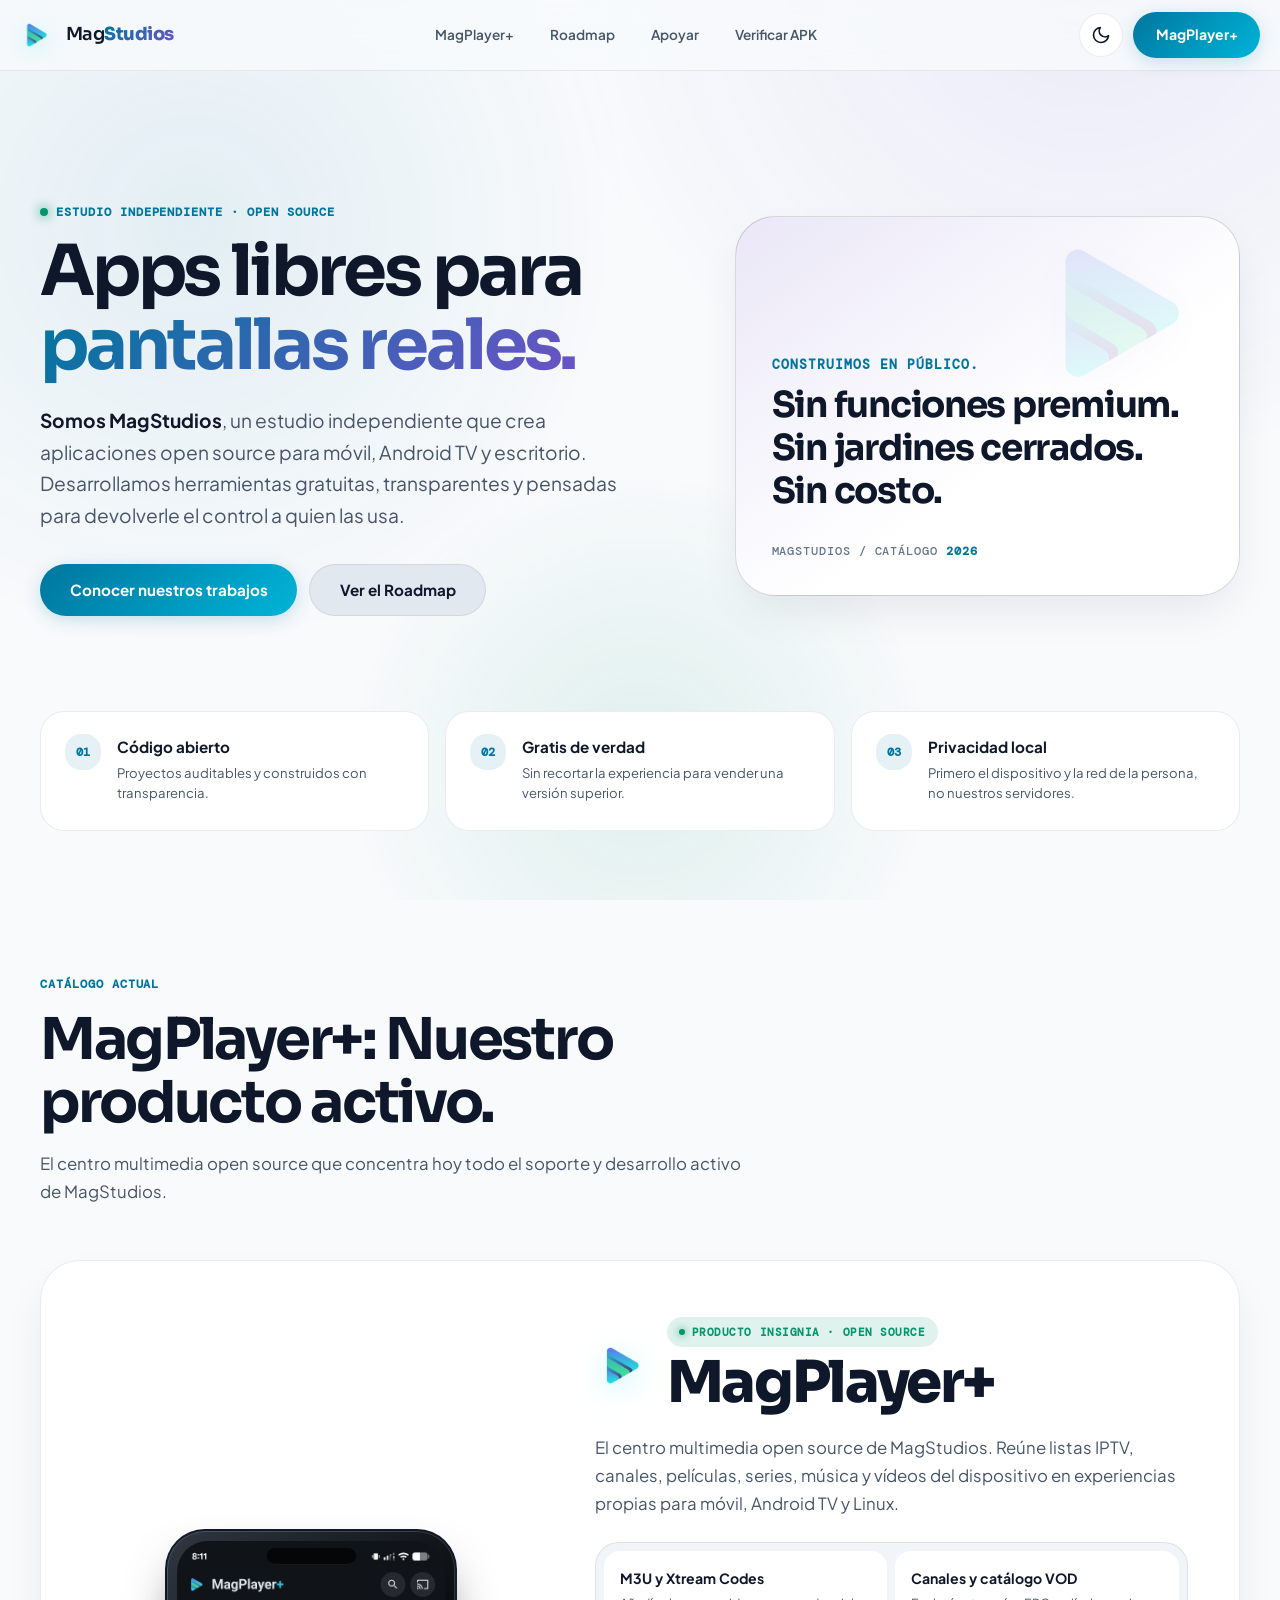
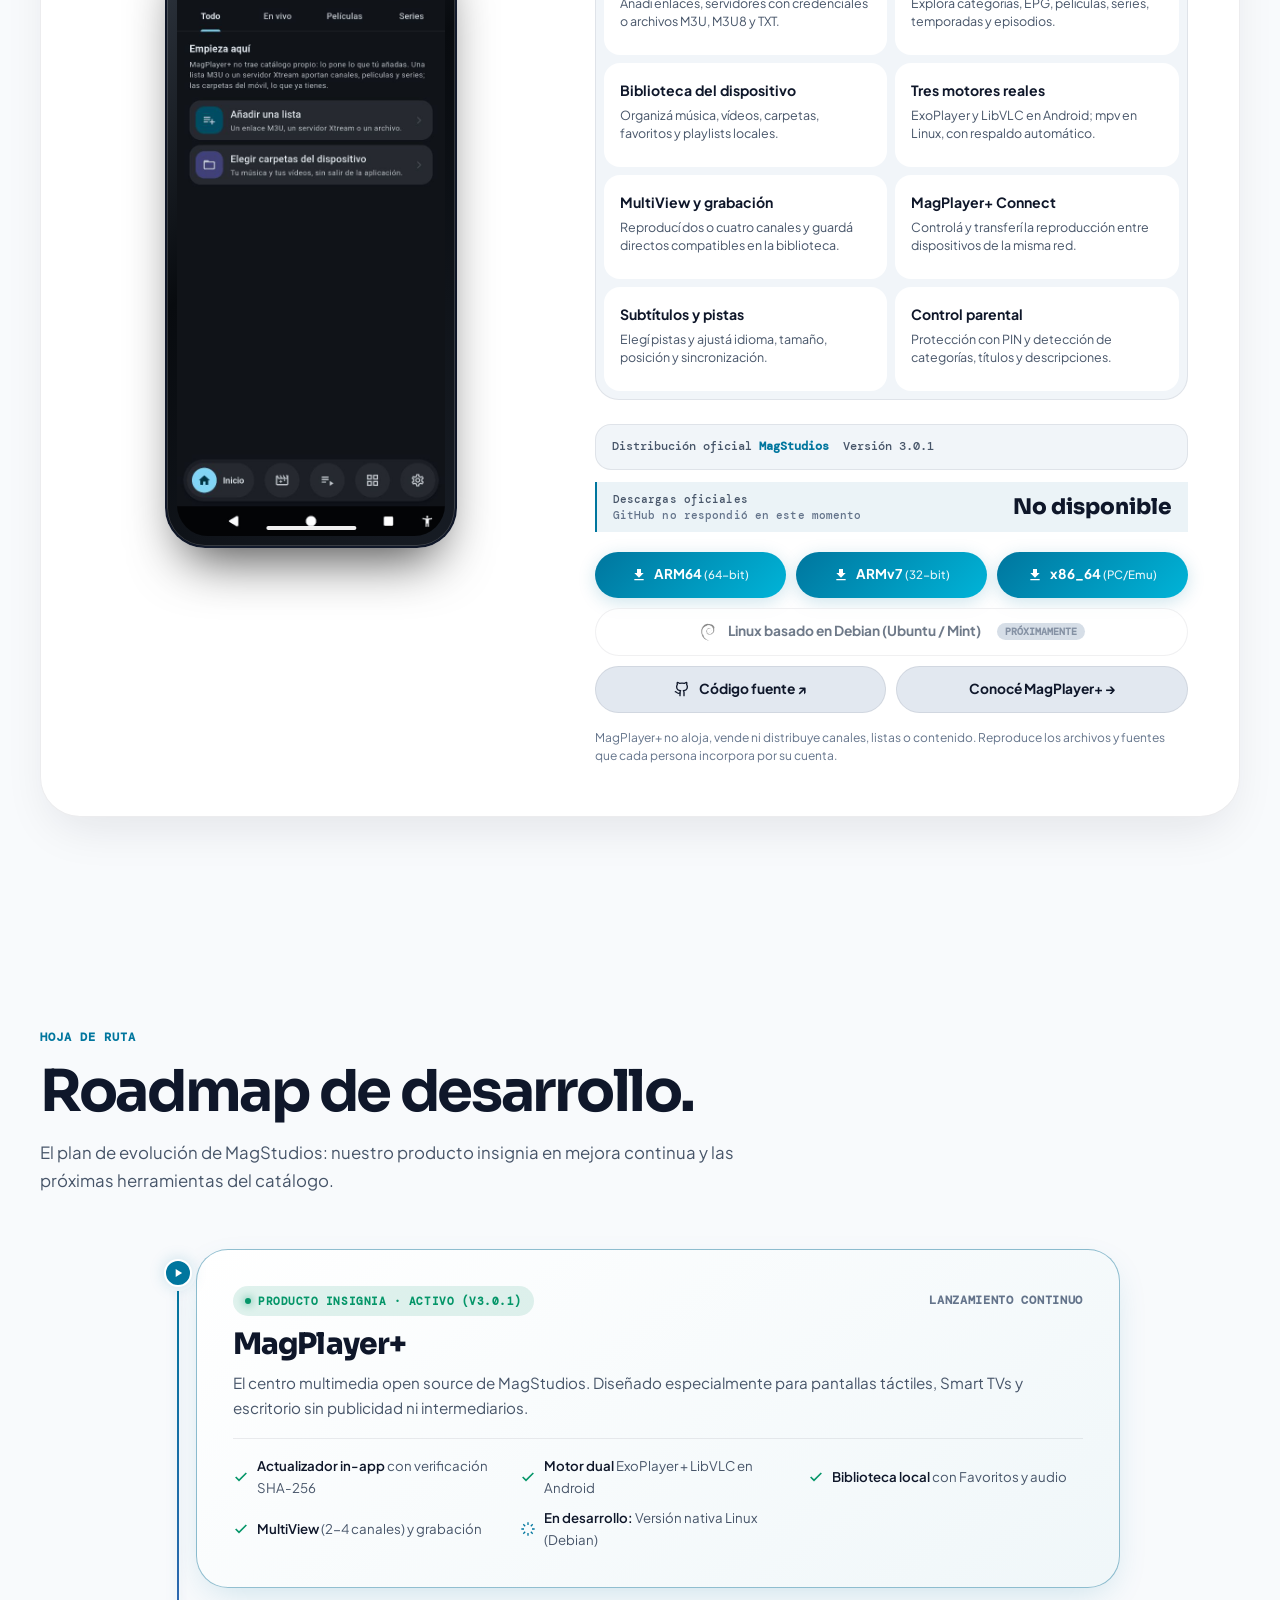
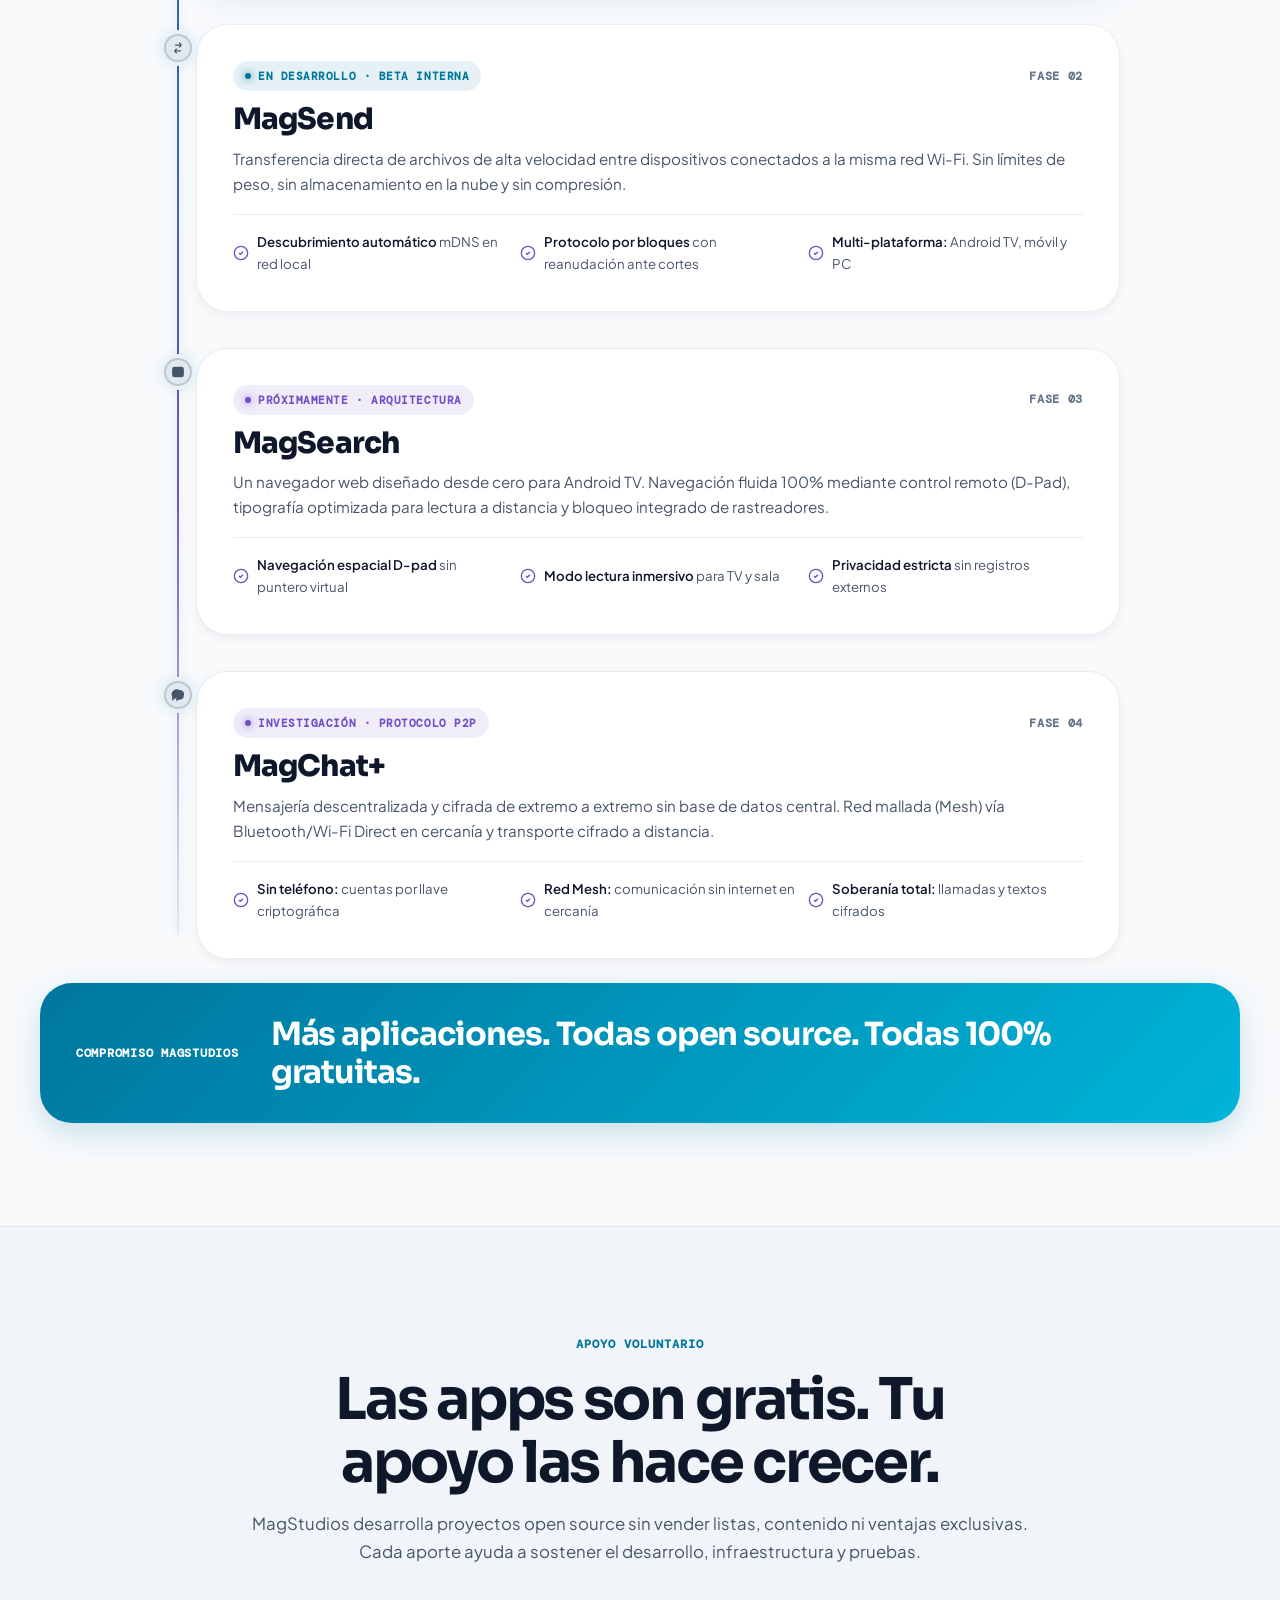
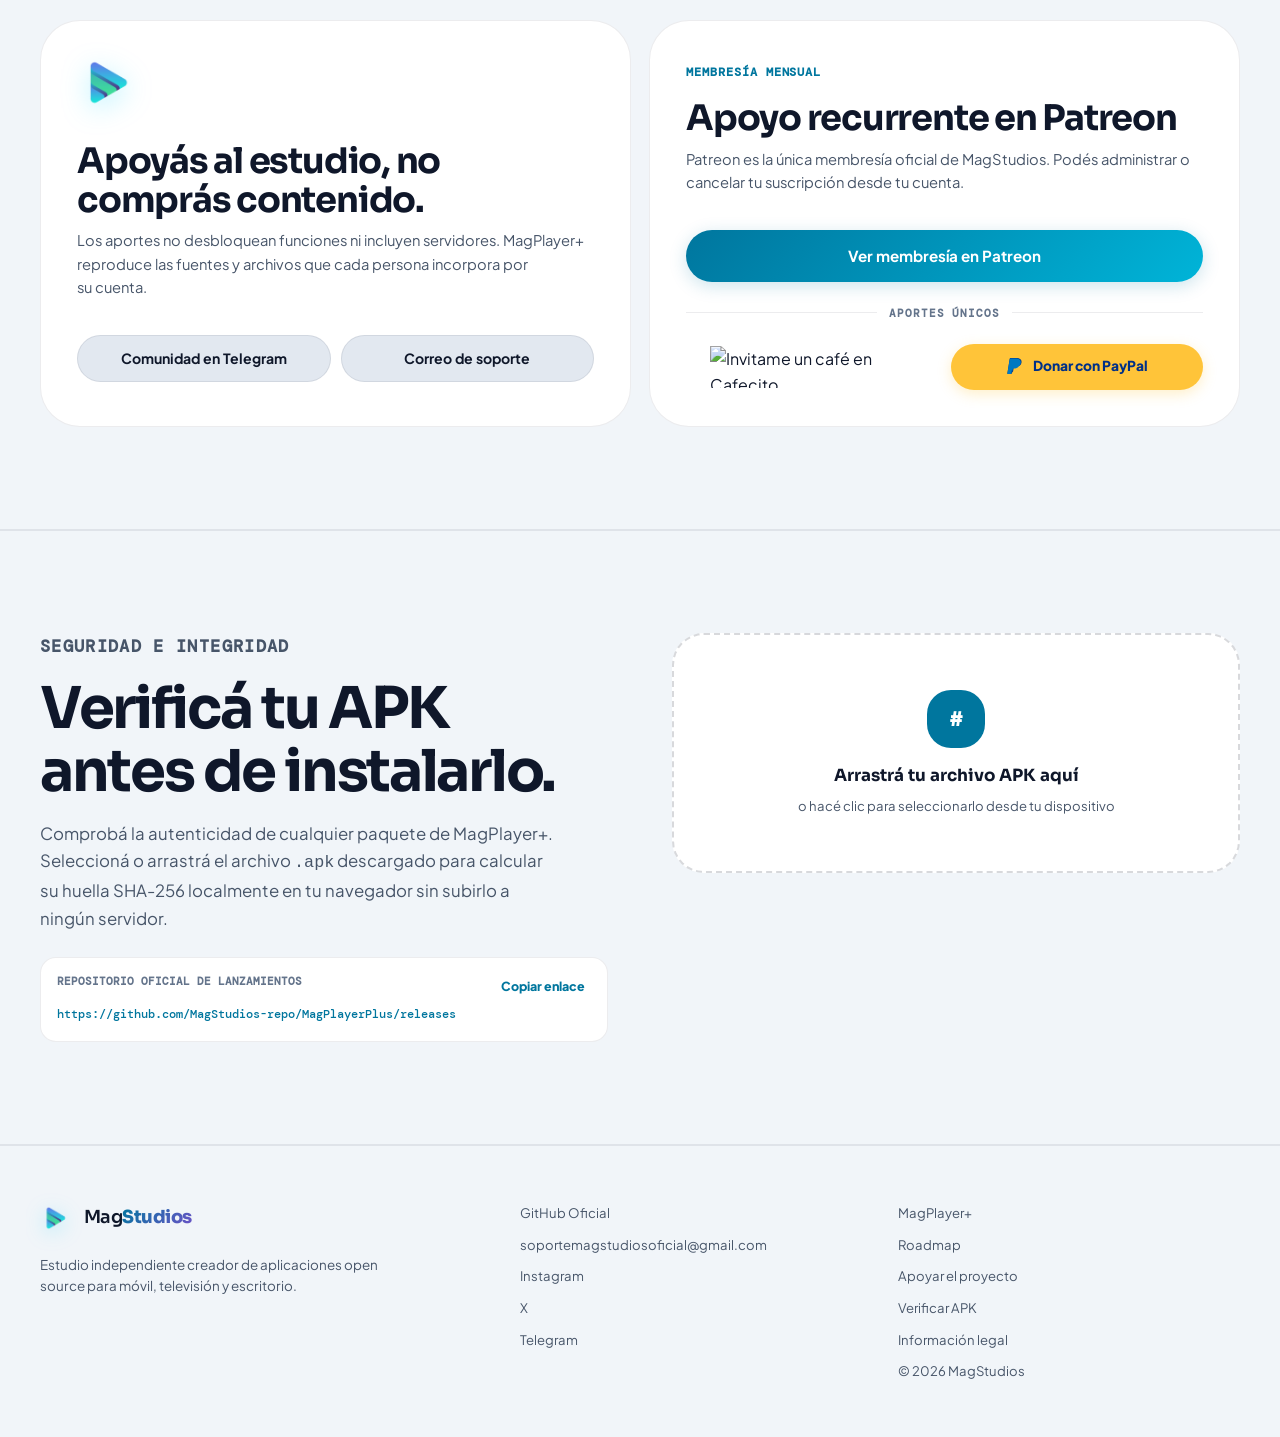
==== commit 82a9b8c2: "fix(web): unify controls and app previews" ====
--- a/index.html
+++ b/index.html
@@ -39,8 +39,8 @@
           <nav aria-label="Navegación móvil"><a href="#destacado">MagPlayer+</a><a href="#roadmap">Roadmap</a><a href="#apoyar">Apoyar</a><a href="#verificar">Verificar APK</a></nav>
         </details>
         <button id="theme-toggle" class="theme-toggle" type="button" aria-label="Cambiar tema">
-          <svg class="theme-icon theme-icon-dark" viewBox="0 0 24 24" aria-hidden="true"><path d="M12 3a9 9 0 1 0 9 9c0-.46-.04-.92-.1-1.36A5.5 5.5 0 0 1 12.36 3.1 9.2 9.2 0 0 0 12 3Z"/></svg>
-          <svg class="theme-icon theme-icon-light" viewBox="0 0 24 24" aria-hidden="true"><path d="M12 7a5 5 0 1 0 0 10 5 5 0 0 0 0-10Zm0-5 1.8 2.6L17 3.5l-.3 3.2 3.2-.3-1.1 3 2.6 1.8-2.6 1.8 1.1 3-3.2-.3.3 3.2-3.2-1.1L12 22l-1.8-2.6-3.2 1.1.3-3.2-3.2.3 1.1-3L2.6 12l2.6-1.8-1.1-3 3.2.3L7 4.3l3.2 1.1L12 2Z"/></svg>
+          <svg class="theme-icon theme-icon-sun" viewBox="0 0 24 24" aria-hidden="true"><circle cx="12" cy="12" r="4"/><path d="M12 2v2M12 20v2M4.93 4.93l1.41 1.41M17.66 17.66l1.41 1.41M2 12h2M20 12h2M4.93 19.07l1.41-1.41M17.66 6.34l1.41-1.41"/></svg>
+          <svg class="theme-icon theme-icon-moon" viewBox="0 0 24 24" aria-hidden="true"><path d="M21 12.79A9 9 0 1 1 11.21 3 7 7 0 0 0 21 12.79Z"/></svg>
         </button>
         <a class="button button-primary top-download" href="#destacado">MagPlayer+</a>
       </div>
@@ -80,9 +80,7 @@
       </header>
       <article id="magplayer" class="featured-product">
         <div class="product-visual">
-          <div class="visual-toolbar"><span></span><span></span><span></span><b>MagPlayer+ v3.0</b></div>
           <img src="assets/capturas/mobile/01-inicio.jpg" alt="Pantalla de inicio de MagPlayer+ en un teléfono" width="576" height="1280" loading="lazy" />
-          <div class="visual-float"><img src="assets/capturas/mobile/03-mis-listas.jpg" alt="Pantalla Mis listas de MagPlayer+ en un teléfono" width="576" height="1280" loading="lazy" /><span>Mis listas · Móvil</span></div>
         </div>
         <div class="product-copy">
           <div class="product-title-row">
--- a/css/styles.css
+++ b/css/styles.css
@@ -302,8 +302,10 @@
   transform: scale(0.92);
 }
 
-.theme-icon { width: 19px; height: 19px; fill: currentColor; }
-[data-theme="dark"] .theme-icon-dark, [data-theme="light"] .theme-icon-light { display: none; }
+/* El mismo par de iconos claros en todo el sitio: sol para pasar a claro y
+   luna para pasar a oscuro. */
+.theme-icon { width: 20px; height: 20px; fill: none; stroke: currentColor; stroke-width: 2; stroke-linecap: round; stroke-linejoin: round; }
+[data-theme="dark"] .theme-icon-moon, [data-theme="light"] .theme-icon-sun { display: none; }
 
 /* ── Buttons (M3 Tactile Physics) ── */
 .button {
@@ -595,79 +597,57 @@
 
 .product-visual {
   position: relative;
-  max-width: 310px;
+  max-width: 292px;
   width: 100%;
-  margin: 0 auto;
+  margin: 16px auto;
   padding: 10px;
-  border: 2px solid var(--line-strong);
-  border-radius: 36px;
-  background: var(--surface-high);
-  box-shadow: 0 20px 48px -10px rgba(0, 0, 0, 0.5);
+  overflow: hidden;
+  border: 2px solid color-mix(in srgb, var(--ink) 82%, var(--line));
+  border-radius: 40px;
+  background: linear-gradient(135deg, #303741, #080b0f 42%, #171c24);
+  box-shadow: 0 28px 52px -18px rgba(0, 0, 0, 0.72), inset 0 0 0 1px rgba(255, 255, 255, 0.16);
   transition: transform 300ms var(--ease-spring);
 }
 
 .product-visual:hover {
   transform: translateY(-4px);
-  border-color: var(--primary);
-}
-
-.visual-toolbar {
-  height: 28px;
-  padding-inline: 8px;
-  margin-bottom: 6px;
-  display: flex;
-  align-items: center;
-  gap: 6px;
-}
-
-.visual-toolbar span { width: 8px; height: 8px; border-radius: 50%; background: var(--muted); }
-.visual-toolbar span:nth-child(1) { background: var(--danger); }
-.visual-toolbar span:nth-child(2) { background: var(--warning); }
-.visual-toolbar span:nth-child(3) { background: var(--success); }
-.visual-toolbar b { margin-left: auto; color: var(--soft); font: 700 0.65rem "DM Mono"; letter-spacing: 0.04em; }
+  border-color: color-mix(in srgb, var(--primary) 72%, var(--ink));
+}
+
+.product-visual::before {
+  content: "";
+  position: absolute;
+  z-index: 1;
+  top: 17px;
+  left: 50%;
+  width: 31%;
+  height: 17px;
+  border-radius: 999px;
+  background: #050608;
+  box-shadow: inset 0 -1px 1px rgba(255, 255, 255, 0.08);
+  transform: translateX(-50%);
+}
+
+.product-visual::after {
+  content: "";
+  position: absolute;
+  z-index: 1;
+  bottom: 16px;
+  left: 50%;
+  width: 31%;
+  height: 4px;
+  border-radius: 999px;
+  background: rgba(255, 255, 255, 0.94);
+  transform: translateX(-50%);
+}
 
 .product-visual > img {
   width: 100%;
   height: auto;
   aspect-ratio: 576 / 1280;
   object-fit: cover;
-  border-radius: 26px;
-  border: 1px solid var(--line);
-}
-
-.visual-float {
-  position: absolute;
-  right: -24px;
-  bottom: 28px;
-  width: 155px;
-  padding: 6px;
-  border: 1px solid var(--line-strong);
-  border-radius: 20px;
-  background: color-mix(in srgb, var(--surface-card) 94%, transparent);
-  -webkit-backdrop-filter: blur(16px);
-  backdrop-filter: blur(16px);
-  box-shadow: var(--shadow);
-  transition: transform 240ms var(--ease-spatial);
-}
-
-.visual-float:hover {
-  transform: translateY(-4px);
-}
-
-.visual-float img {
-  width: 100%;
-  height: auto;
-  aspect-ratio: 576 / 1280;
-  object-fit: cover;
-  border-radius: 14px;
-}
-
-.visual-float span {
   display: block;
-  padding: 6px 4px 2px;
-  color: var(--primary);
-  font: 700 0.65rem "DM Mono";
-  text-align: center;
+  border-radius: 31px;
 }
 
 .product-copy { padding-top: 4px; }
@@ -1196,6 +1176,56 @@
 .result-card p { margin-bottom: 8px; color: var(--soft); font-size: 0.85rem; }
 .file-name { color: var(--muted); font: 700 0.7rem "DM Mono"; }
 .computed-hash { color: var(--soft); font: 500 0.68rem/1.5 "DM Mono"; overflow-wrap: anywhere; }
+
+/* ── Guía de uso ── */
+.guide-hero { padding: clamp(76px, 12vw, 156px) 0 clamp(46px, 7vw, 82px); border-bottom: 1px solid var(--line); }
+.guide-hero > div { max-width: 840px; }
+.guide-hero h1 { max-width: 760px; margin: 12px 0 20px; font-size: clamp(2.8rem, 7vw, 5.6rem); }
+.guide-hero h1 em { color: var(--primary); font-style: normal; }
+.guide-hero p:not(.eyebrow) { max-width: 650px; color: var(--soft); font-size: clamp(1rem, 2vw, 1.16rem); }
+.guide-page { display: grid; grid-template-columns: 210px minmax(0, 760px); justify-content: center; gap: clamp(36px, 7vw, 90px); padding-block: clamp(42px, 7vw, 92px); }
+.guide-toc { position: sticky; top: 92px; align-self: start; display: grid; gap: 8px; padding-left: 14px; border-left: 1px solid var(--line-strong); }
+.guide-toc p { margin: 0 0 4px; color: var(--muted); font: 700 0.69rem "DM Mono"; letter-spacing: .08em; text-transform: uppercase; }
+.guide-toc a { color: var(--soft); font-size: .84rem; line-height: 1.3; text-decoration: none; }
+.guide-toc a:hover, .guide-toc a:focus-visible { color: var(--primary); }
+.guide-article { min-width: 0; }
+.guide-article section { padding-block: 34px; border-bottom: 1px solid var(--line); }
+.guide-article section:first-of-type { padding-top: 20px; }
+.guide-article h2 { margin: 6px 0 18px; font-size: clamp(1.8rem, 4vw, 2.7rem); }
+.guide-article h3 { margin: 30px 0 10px; font-size: 1.12rem; letter-spacing: -.02em; }
+.guide-article p { color: var(--soft); }
+.guide-article a { color: var(--primary); text-underline-offset: 3px; }
+.guide-number { margin: 0; color: var(--primary) !important; font: 700 .72rem "DM Mono"; letter-spacing: .08em; }
+.guide-steps { display: grid; gap: 12px; margin: 18px 0; padding: 0; counter-reset: guide-step; list-style: none; }
+.guide-steps li { position: relative; padding: 13px 16px 13px 54px; border: 1px solid var(--line); border-radius: var(--radius-m); background: color-mix(in srgb, var(--surface-card) 92%, transparent); color: var(--soft); }
+.guide-steps li::before { counter-increment: guide-step; content: counter(guide-step); position: absolute; top: 13px; left: 16px; display: grid; width: 25px; height: 25px; place-items: center; border-radius: 50%; background: var(--primary-soft); color: var(--primary); font: 700 .72rem "DM Mono"; }
+.guide-note, .guide-warning, .guide-contact { margin: 22px 0; padding: 20px; border-radius: var(--radius-l); }
+.guide-note { border: 1px solid color-mix(in srgb, var(--primary) 30%, var(--line)); background: color-mix(in srgb, var(--primary-soft) 42%, var(--surface-card)); }
+.guide-warning { border: 1px solid color-mix(in srgb, var(--warning) 34%, var(--line)); background: color-mix(in srgb, var(--warning-soft) 38%, var(--surface-card)); color: var(--soft); }
+.guide-note strong, .guide-warning strong, .guide-contact strong { display: block; color: var(--ink); font-family: "Sora", sans-serif; }
+.guide-note p, .guide-contact p { margin: 6px 0 0; }
+.guide-cards { display: grid; grid-template-columns: repeat(2, minmax(0, 1fr)); gap: 10px; margin: 20px 0; }
+.guide-cards div { display: grid; gap: 3px; padding: 16px; border: 1px solid var(--line); border-radius: var(--radius-m); background: var(--surface-card); }
+.guide-cards strong { color: var(--ink); }
+.guide-cards span { color: var(--muted); font-size: .82rem; line-height: 1.4; }
+.guide-faq { display: grid; gap: 10px; margin: 20px 0; }
+.guide-faq div { padding: 16px; border-left: 2px solid var(--primary); background: var(--surface-card); }
+.guide-faq dt { color: var(--ink); font-weight: 800; }
+.guide-faq dd { margin: 6px 0 0; color: var(--soft); font-size: .9rem; }
+.guide-contact { background: var(--surface-high); }
+
+@media (max-width: 800px) {
+  .guide-page { display: block; padding-top: 34px; }
+  .guide-toc { position: static; grid-template-columns: repeat(2, minmax(0, 1fr)); margin-bottom: 26px; }
+  .guide-toc p { grid-column: 1 / -1; }
+}
+
+@media (max-width: 520px) {
+  .guide-hero { padding-top: 58px; }
+  .guide-toc { grid-template-columns: 1fr; }
+  .guide-cards { grid-template-columns: 1fr; }
+  .guide-steps li { padding-left: 50px; }
+}
 
 
 /* ── Support Block (Patreon & Donations) ── */
@@ -1415,16 +1445,15 @@
   .studio-logo { width: 30px; height: 30px; }
   .theme-toggle, .mobile-menu summary { width: 42px; height: 42px; }
   h1 { font-size: clamp(2.3rem, 11vw, 2.75rem); }
-  .visual-float { width: 68%; bottom: -30px; }
   .product-title-row { align-items: flex-start; }
   .app-icon { width: 52px; height: 52px; }
   .retired-card { grid-template-columns: 1fr; }
   .future-card { min-height: 360px; padding: 22px; }
   .future-symbol { width: 64px; height: 64px; }
   .future-symbol svg { width: 32px; height: 32px; }
+  .mobile-gallery { grid-template-columns: repeat(2, minmax(0, 1fr)); gap: 18px 10px; }
   .footer-grid { grid-template-columns: 1fr; }
   .capability-grid article { min-height: auto; padding: 22px; }
-  .mobile-gallery { grid-template-columns: repeat(2, minmax(0, 1fr)); gap: 18px 10px; }
   .support-copy, .support-panel { padding: 24px; }
   .support-once { grid-template-columns: 1fr; }
   .support-contact-actions { grid-template-columns: 1fr; }
